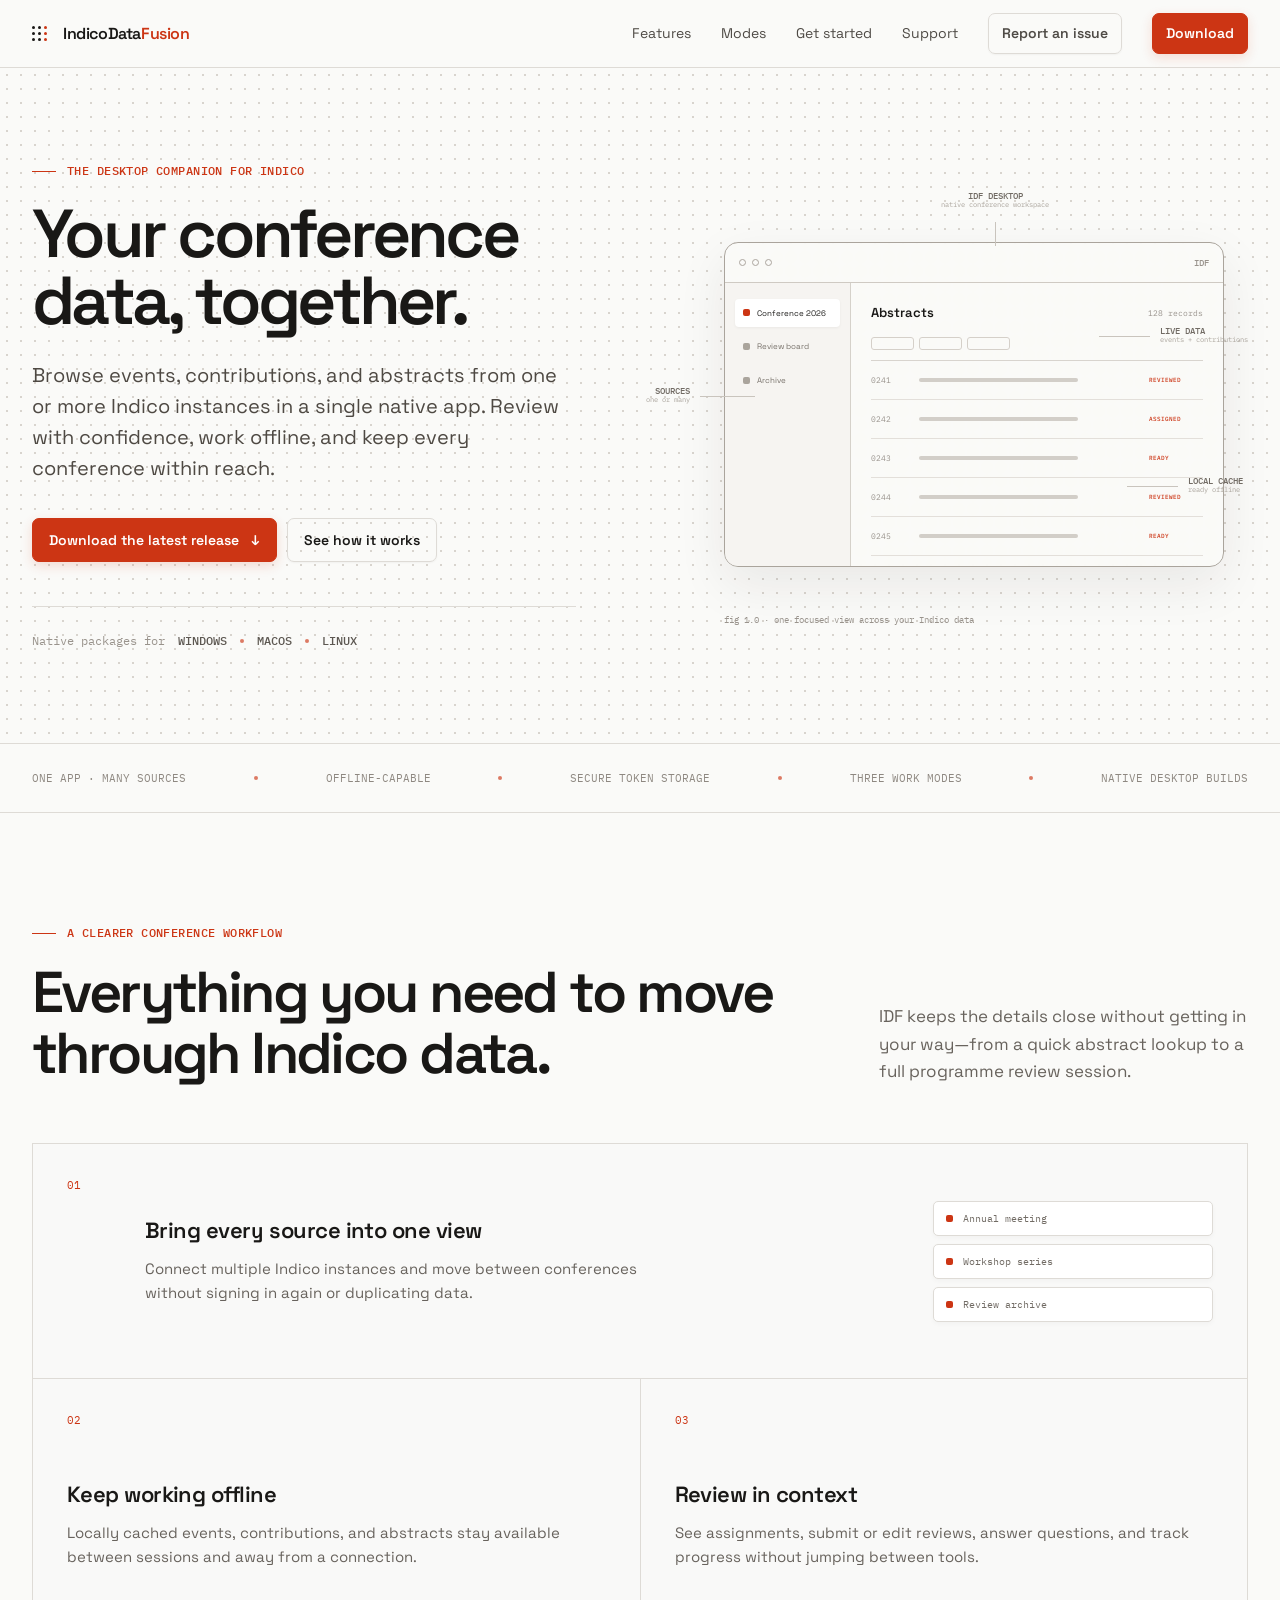
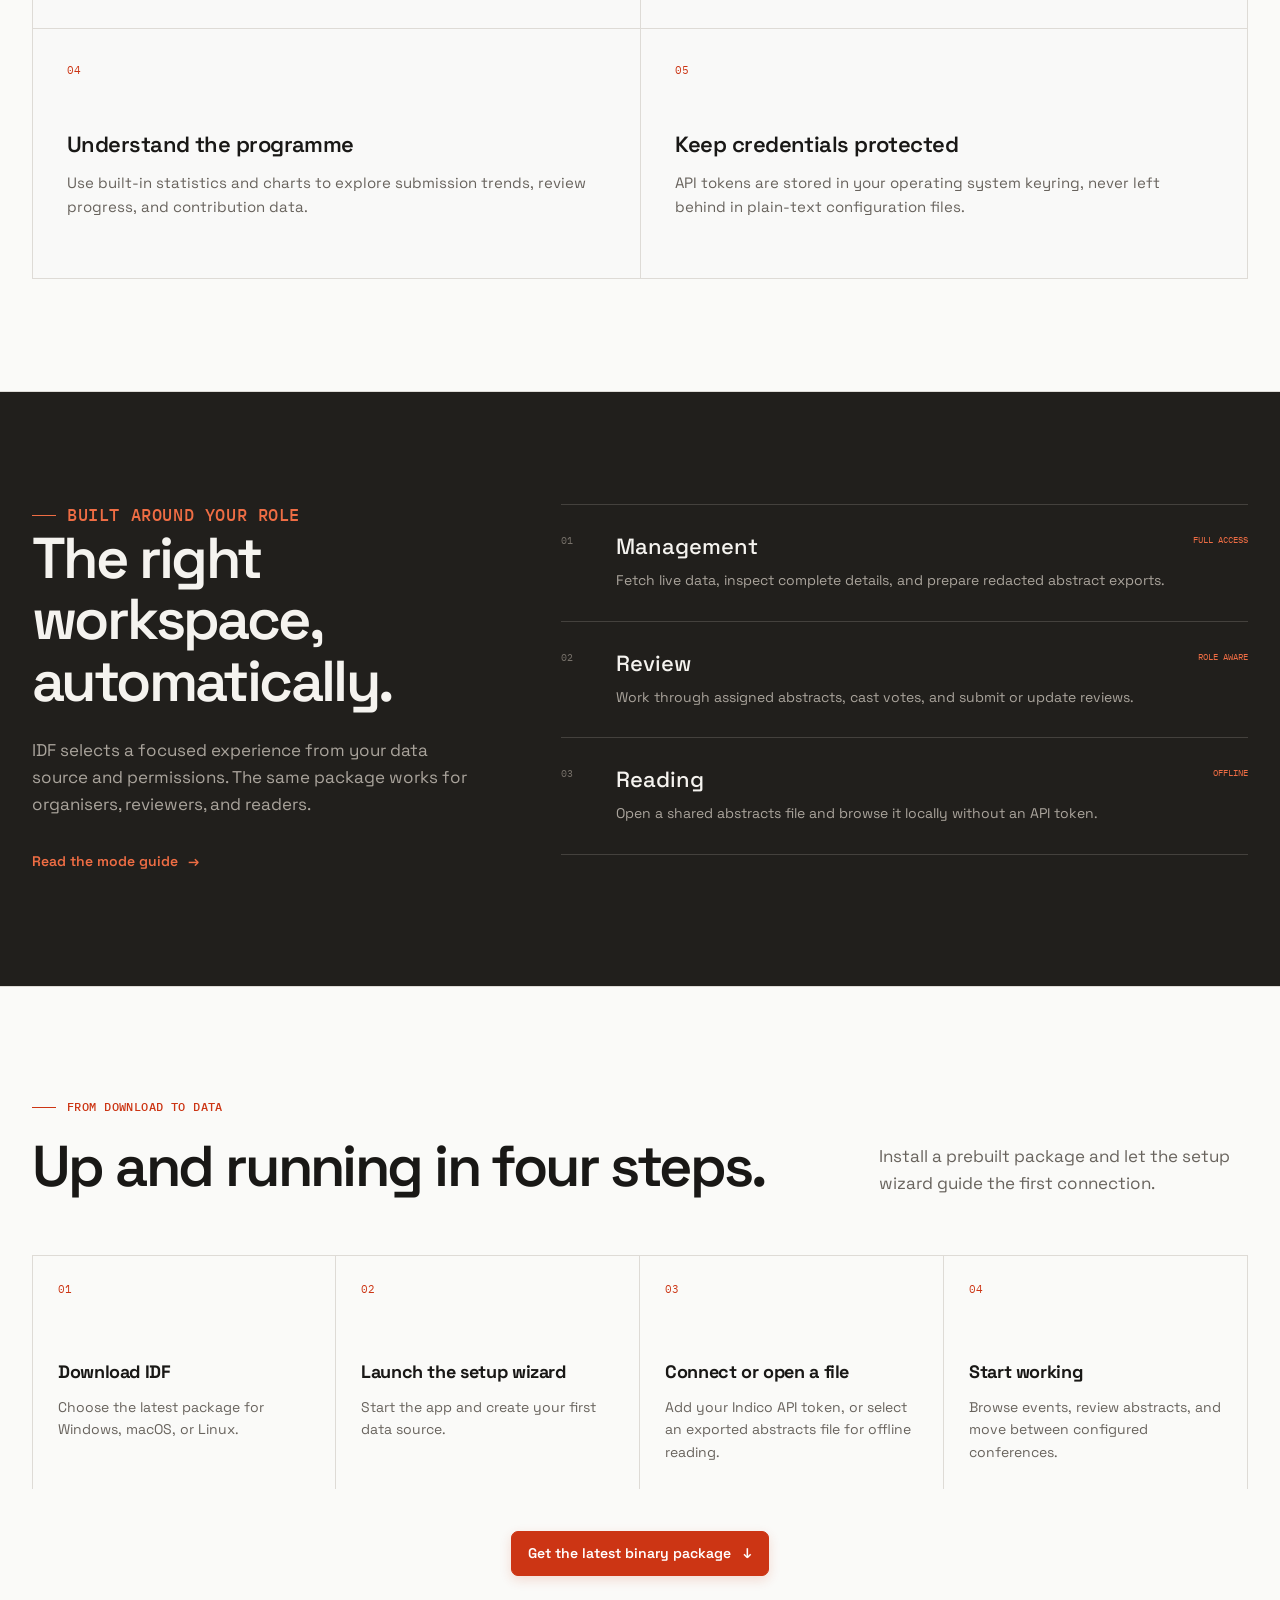
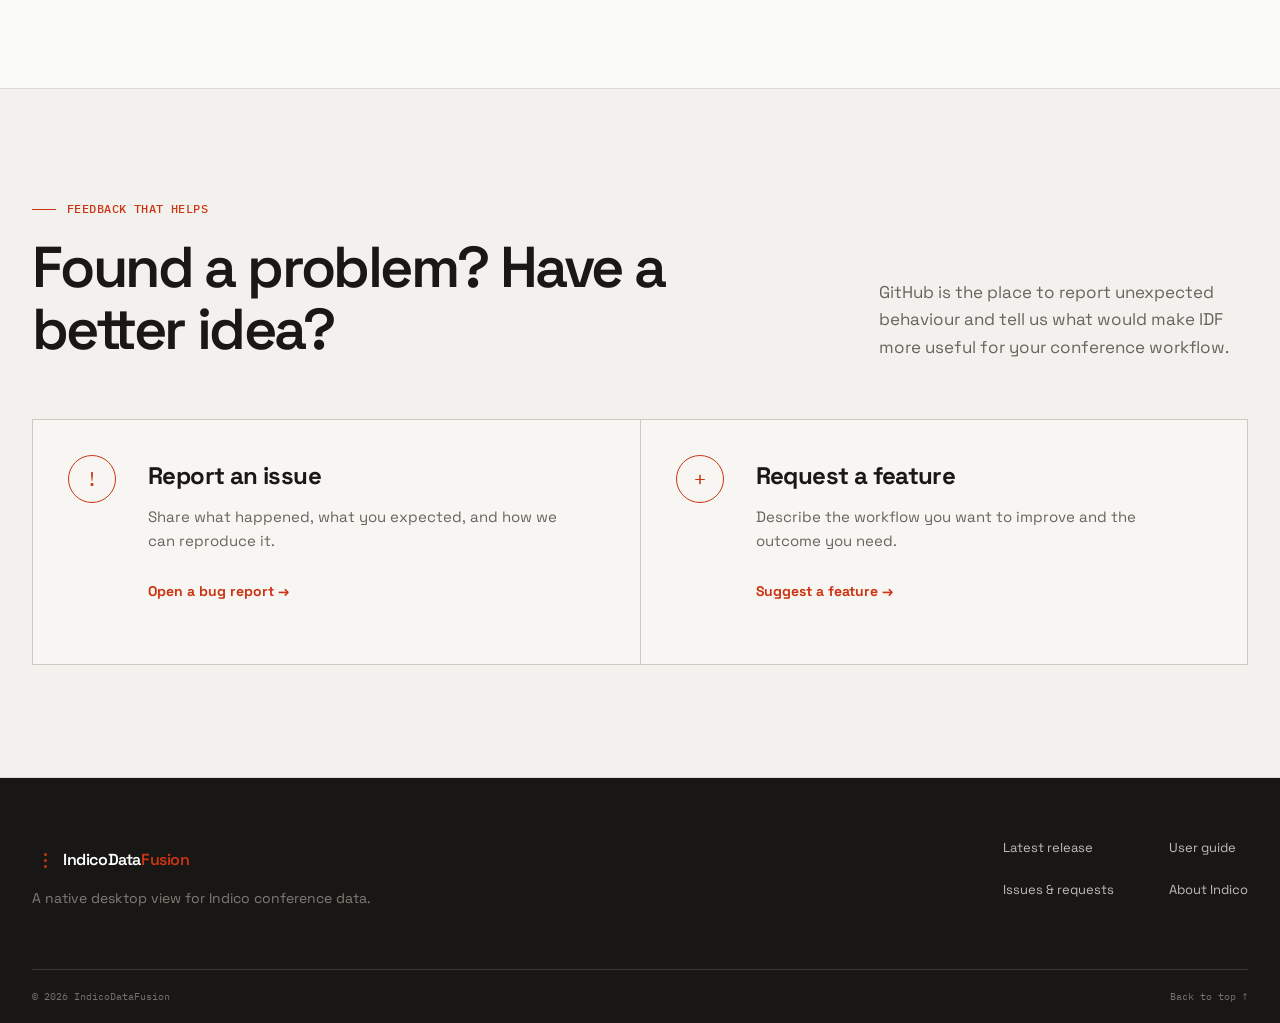
==== docs/index.html @ fdef034b "docs: redesign pages for binary releases" ====
<!doctype html>
<html lang="en">
<head>
  <meta charset="utf-8" />
  <meta name="viewport" content="width=device-width, initial-scale=1" />
  <meta name="theme-color" content="#cc3514" />
  <meta name="description" content="IndicoDataFusion is a native desktop app for browsing, reviewing, and managing conference data from one or more Indico instances." />
  <meta property="og:title" content="IndicoDataFusion · Your conference data, together" />
  <meta property="og:description" content="Download IDF for Windows, macOS, or Linux. Browse Indico conference data online or offline from one focused desktop app." />
  <meta property="og:type" content="website" />
  <title>IndicoDataFusion · Your conference data, together</title>
  <link rel="preconnect" href="https://fonts.googleapis.com" />
  <link rel="preconnect" href="https://fonts.gstatic.com" crossorigin />
  <link href="https://fonts.googleapis.com/css2?family=IBM+Plex+Mono:wght@400;500&family=Space+Grotesk:wght@400;500;600;700&display=swap" rel="stylesheet" />
  <link rel="stylesheet" href="style.css" />
  <link rel="icon" href="data:image/svg+xml,<svg xmlns='http://www.w3.org/2000/svg' viewBox='0 0 32 32'><rect width='32' height='32' rx='4' fill='%23cc3514'/><circle cx='16' cy='16' r='8' fill='none' stroke='white' stroke-width='2'/><circle cx='16' cy='16' r='3' fill='white'/></svg>" />
</head>
<body>
  <header class="site-header" id="top">
    <nav class="nav shell" aria-label="Primary navigation">
      <a class="brand" href="#top" aria-label="IndicoDataFusion home">
        <span class="brand-mark" aria-hidden="true"><i></i><i></i><i></i><i></i><i></i><i></i><i></i><i></i><i></i></span>
        <span>IndicoData<span>Fusion</span></span>
      </a>
      <button class="nav-toggle" id="navToggle" type="button" aria-expanded="false" aria-controls="navMenu" aria-label="Open navigation"><span></span><span></span><span></span></button>
      <div class="nav-menu" id="navMenu">
        <a href="#features">Features</a><a href="#modes">Modes</a><a href="#get-started">Get started</a><a href="#support">Support</a>
        <a class="button button-small button-quiet" href="https://github.com/IndicoDataFusion/IDF-App/issues" target="_blank" rel="noopener">Report an issue</a>
        <a class="button button-small button-primary" href="https://github.com/IndicoDataFusion/IDF-App/releases/latest" target="_blank" rel="noopener">Download</a>
      </div>
    </nav>
  </header>

  <main>
    <section class="hero dot-field" aria-labelledby="hero-title">
      <div class="shell hero-grid">
        <div class="hero-copy">
          <p class="eyebrow"><span></span> The desktop companion for Indico</p>
          <h1 id="hero-title">Your conference data, together.</h1>
          <p class="hero-lede">Browse events, contributions, and abstracts from one or more Indico instances in a single native app. Review with confidence, work offline, and keep every conference within reach.</p>
          <div class="hero-actions">
            <a class="button button-primary" href="https://github.com/IndicoDataFusion/IDF-App/releases/latest" target="_blank" rel="noopener">Download the latest release <span aria-hidden="true">↓</span></a>
            <a class="button button-quiet" href="#get-started">See how it works</a>
          </div>
          <div class="availability" aria-label="Available platforms"><span>Native packages for</span><strong>Windows</strong><i></i><strong>macOS</strong><i></i><strong>Linux</strong></div>
        </div>

        <div class="app-schematic" aria-label="Illustration of the IDF desktop application">
          <div class="schematic-label label-top">IDF DESKTOP <small>native conference workspace</small></div>
          <div class="schematic-label label-left">SOURCES <small>one or many</small></div>
          <div class="schematic-label label-right-top">LIVE DATA <small>events + contributions</small></div>
          <div class="schematic-label label-right-bottom">LOCAL CACHE <small>ready offline</small></div>
          <div class="app-window">
            <div class="window-bar"><span></span><span></span><span></span><b>IDF</b></div>
            <div class="window-body">
              <aside><div class="source active"><i></i><span>Conference 2026</span></div><div class="source"><i></i><span>Review board</span></div><div class="source"><i></i><span>Archive</span></div></aside>
              <div class="workspace">
                <div class="workspace-head"><span>Abstracts</span><b>128 records</b></div><div class="filter-row"><span></span><span></span><span></span></div>
                <div class="data-row"><i>0241</i><span></span><b>REVIEWED</b></div><div class="data-row"><i>0242</i><span></span><b>ASSIGNED</b></div><div class="data-row"><i>0243</i><span></span><b>READY</b></div><div class="data-row"><i>0244</i><span></span><b>REVIEWED</b></div><div class="data-row"><i>0245</i><span></span><b>READY</b></div>
              </div>
            </div>
          </div>
          <p class="figure-caption">fig 1.0 · one focused view across your Indico data</p>
        </div>
      </div>
    </section>

    <div class="signal-strip" aria-label="Product highlights"><div class="signal-track shell"><span>ONE APP · MANY SOURCES</span><i></i><span>OFFLINE-CAPABLE</span><i></i><span>SECURE TOKEN STORAGE</span><i></i><span>THREE WORK MODES</span><i></i><span>NATIVE DESKTOP BUILDS</span></div></div>

    <section class="section" id="features" aria-labelledby="features-title">
      <div class="shell">
        <p class="eyebrow"><span></span> A clearer conference workflow</p>
        <div class="section-intro"><h2 id="features-title">Everything you need to move through Indico data.</h2><p>IDF keeps the details close without getting in your way—from a quick abstract lookup to a full programme review session.</p></div>
        <div class="feature-grid">
          <article class="feature feature-wide"><div class="feature-number">01</div><div><h3>Bring every source into one view</h3><p>Connect multiple Indico instances and move between conferences without signing in again or duplicating data.</p></div><div class="source-stack" aria-hidden="true"><span><i></i>Annual meeting</span><span><i></i>Workshop series</span><span><i></i>Review archive</span></div></article>
          <article class="feature"><div class="feature-number">02</div><h3>Keep working offline</h3><p>Locally cached events, contributions, and abstracts stay available between sessions and away from a connection.</p></article>
          <article class="feature"><div class="feature-number">03</div><h3>Review in context</h3><p>See assignments, submit or edit reviews, answer questions, and track progress without jumping between tools.</p></article>
          <article class="feature"><div class="feature-number">04</div><h3>Understand the programme</h3><p>Use built-in statistics and charts to explore submission trends, review progress, and contribution data.</p></article>
          <article class="feature"><div class="feature-number">05</div><h3>Keep credentials protected</h3><p>API tokens are stored in your operating system keyring, never left behind in plain-text configuration files.</p></article>
        </div>
      </div>
    </section>

    <section class="section modes" id="modes" aria-labelledby="modes-title">
      <div class="shell modes-grid">
        <div class="modes-copy"><p class="eyebrow light"><span></span> Built around your role</p><h2 id="modes-title">The right workspace, automatically.</h2><p>IDF selects a focused experience from your data source and permissions. The same package works for organisers, reviewers, and readers.</p><a class="text-link" href="https://github.com/IndicoDataFusion/IDF-App#operating-modes" target="_blank" rel="noopener">Read the mode guide <span aria-hidden="true">→</span></a></div>
        <div class="mode-list"><article><b>01</b><div><h3>Management</h3><p>Fetch live data, inspect complete details, and prepare redacted abstract exports.</p></div><span>FULL ACCESS</span></article><article><b>02</b><div><h3>Review</h3><p>Work through assigned abstracts, cast votes, and submit or update reviews.</p></div><span>ROLE AWARE</span></article><article><b>03</b><div><h3>Reading</h3><p>Open a shared abstracts file and browse it locally without an API token.</p></div><span>OFFLINE</span></article></div>
      </div>
    </section>

    <section class="section" id="get-started" aria-labelledby="start-title">
      <div class="shell">
        <p class="eyebrow"><span></span> From download to data</p><div class="section-intro"><h2 id="start-title">Up and running in four steps.</h2><p>Install a prebuilt package and let the setup wizard guide the first connection.</p></div>
        <ol class="steps"><li><span>01</span><div><h3>Download IDF</h3><p>Choose the latest package for Windows, macOS, or Linux.</p></div></li><li><span>02</span><div><h3>Launch the setup wizard</h3><p>Start the app and create your first data source.</p></div></li><li><span>03</span><div><h3>Connect or open a file</h3><p>Add your Indico API token, or select an exported abstracts file for offline reading.</p></div></li><li><span>04</span><div><h3>Start working</h3><p>Browse events, review abstracts, and move between configured conferences.</p></div></li></ol>
        <div class="center-action"><a class="button button-primary" href="https://github.com/IndicoDataFusion/IDF-App/releases/latest" target="_blank" rel="noopener">Get the latest binary package <span aria-hidden="true">↓</span></a></div>
      </div>
    </section>

    <section class="section support" id="support" aria-labelledby="support-title">
      <div class="shell">
        <p class="eyebrow"><span></span> Feedback that helps</p><div class="section-intro"><h2 id="support-title">Found a problem? Have a better idea?</h2><p>GitHub is the place to report unexpected behaviour and tell us what would make IDF more useful for your conference workflow.</p></div>
        <div class="support-grid">
          <a class="support-card" href="https://github.com/IndicoDataFusion/IDF-App/issues/new?title=%5BBug%5D%20" target="_blank" rel="noopener"><span class="support-icon" aria-hidden="true">!</span><div><h3>Report an issue</h3><p>Share what happened, what you expected, and how we can reproduce it.</p><strong>Open a bug report →</strong></div></a>
          <a class="support-card" href="https://github.com/IndicoDataFusion/IDF-App/issues/new?title=%5BFeature%20request%5D%20" target="_blank" rel="noopener"><span class="support-icon" aria-hidden="true">+</span><div><h3>Request a feature</h3><p>Describe the workflow you want to improve and the outcome you need.</p><strong>Suggest a feature →</strong></div></a>
        </div>
      </div>
    </section>
  </main>

  <footer class="site-footer">
    <div class="shell footer-main"><div><a class="brand footer-brand" href="#top"><span class="brand-mark" aria-hidden="true"><i></i><i></i><i></i><i></i><i></i><i></i><i></i><i></i><i></i></span><span>IndicoData<span>Fusion</span></span></a><p>A native desktop view for Indico conference data.</p></div><nav aria-label="Footer navigation"><a href="https://github.com/IndicoDataFusion/IDF-App/releases/latest" target="_blank" rel="noopener">Latest release</a><a href="https://github.com/IndicoDataFusion/IDF-App#readme" target="_blank" rel="noopener">User guide</a><a href="https://github.com/IndicoDataFusion/IDF-App/issues" target="_blank" rel="noopener">Issues &amp; requests</a><a href="https://getindico.io/" target="_blank" rel="noopener">About Indico</a></nav></div>
    <div class="shell footer-bottom"><p>© <span id="year"></span> IndicoDataFusion</p><a href="#top">Back to top ↑</a></div>
  </footer>
  <script src="main.js"></script>
</body>
</html>
---- docs/style.css ----
*, *::before, *::after { box-sizing: border-box; }
:root { --paper:#fafaf8; --paper-deep:#f3f1ed; --ink:#191816; --muted:#68635d; --faint:#99938c; --line:#dedbd6; --flame:#cc3514; --flame-dark:#a92a0d; --night:#211f1c; --sans:"Space Grotesk",Inter,ui-sans-serif,system-ui,sans-serif; --mono:"IBM Plex Mono",ui-monospace,monospace; --nav-height:68px; }
html { scroll-behavior:smooth; scroll-padding-top:var(--nav-height); }
body { margin:0; color:var(--ink); background:var(--paper); font-family:var(--sans); line-height:1.6; -webkit-font-smoothing:antialiased; }
a { color:inherit; text-decoration:none; }
a:focus-visible, button:focus-visible { outline:2px solid var(--flame); outline-offset:3px; }
.shell { width:min(1216px, calc(100% - 48px)); margin-inline:auto; }

.site-header { position:sticky; top:0; z-index:20; height:var(--nav-height); background:rgba(250,250,248,.93); border-bottom:1px solid var(--line); backdrop-filter:blur(12px); }
.nav { height:100%; display:flex; align-items:center; justify-content:space-between; gap:32px; }
.brand { display:inline-flex; align-items:center; gap:11px; font-weight:600; letter-spacing:-.025em; }
.brand > span:last-child > span { color:var(--flame); }
.brand-mark { width:20px; display:grid; grid-template-columns:repeat(3,3px); gap:3px; }
.brand-mark i { display:block; width:3px; height:3px; border-radius:50%; background:var(--ink); }
.brand-mark i:nth-child(3), .brand-mark i:nth-child(6), .brand-mark i:nth-child(9) { background:var(--flame); }
.nav-menu { display:flex; align-items:center; gap:30px; font-size:14px; color:#4f4b46; }
.nav-menu > a:not(.button) { transition:color .16s ease; }
.nav-menu > a:not(.button):hover { color:var(--flame); }
.nav-toggle { display:none; width:40px; height:40px; padding:10px; border:1px solid var(--line); border-radius:6px; background:transparent; }
.nav-toggle span { display:block; height:1px; background:var(--ink); margin:5px 0; transition:.2s ease; }

.button { display:inline-flex; align-items:center; justify-content:center; gap:12px; min-height:44px; padding:10px 16px; border:1px solid var(--line); border-radius:7px; background:var(--paper); font-size:14px; font-weight:600; box-shadow:0 1px 2px rgba(25,24,22,.04); transition:transform .16s ease,background .16s ease,border-color .16s ease; }
.button:hover { transform:translateY(-1px); border-color:#beb9b2; }
.button-primary { color:white; background:var(--flame); border-color:var(--flame); box-shadow:0 4px 12px rgba(204,53,20,.16); }
.button-primary:hover { background:var(--flame-dark); border-color:var(--flame-dark); }
.button-small { min-height:38px; padding:8px 13px; }
.button-quiet { background:transparent; }

.hero { min-height:675px; border-bottom:1px solid var(--line); }
.dot-field { background-image:radial-gradient(#d8d4ce 1px,transparent 1.25px); background-size:14px 14px; }
.hero-grid { min-height:675px; display:grid; grid-template-columns:.95fr 1.05fr; align-items:center; gap:70px; padding-block:74px; }
.hero-copy { padding-block:20px; }
.eyebrow { display:flex; align-items:center; gap:11px; margin:0 0 20px; color:var(--flame); font:500 12px/1.4 var(--mono); letter-spacing:.035em; text-transform:uppercase; }
.eyebrow > span { width:24px; height:1px; background:currentColor; }
.hero h1 { max-width:680px; margin:0; font-size:clamp(48px,5.3vw,74px); line-height:.99; letter-spacing:-.055em; font-weight:600; }
.hero-lede { max-width:625px; margin:26px 0 0; color:#4e4943; font-size:clamp(17px,1.65vw,20px); line-height:1.55; }
.hero-actions { display:flex; flex-wrap:wrap; gap:10px; margin-top:34px; }
.availability { display:flex; flex-wrap:wrap; align-items:center; gap:13px; margin-top:44px; padding-top:26px; border-top:1px solid var(--line); color:var(--faint); font:12px var(--mono); }
.availability strong { color:#5c5751; font-weight:500; text-transform:uppercase; }
.availability i, .signal-track i { width:4px; height:4px; border-radius:50%; background:var(--flame); opacity:.65; }

.app-schematic { position:relative; min-height:500px; }
.app-window { position:absolute; top:86px; left:78px; width:min(500px,calc(100% - 80px)); height:325px; overflow:hidden; border:1px solid #aaa49c; border-radius:14px; background:rgba(250,250,248,.88); box-shadow:0 18px 50px rgba(35,31,26,.08); backdrop-filter:blur(3px); }
.window-bar { height:40px; display:flex; align-items:center; gap:6px; padding:0 14px; border-bottom:1px solid #cfcac3; }
.window-bar span { width:7px; height:7px; border:1px solid #aaa49c; border-radius:50%; }
.window-bar b { margin-left:auto; color:var(--faint); font:500 9px var(--mono); }
.window-body { height:calc(100% - 40px); display:grid; grid-template-columns:126px 1fr; }
.window-body aside { padding:16px 10px; border-right:1px solid #d5d1ca; background:rgba(243,241,237,.6); }
.source { display:flex; align-items:center; gap:7px; margin-bottom:5px; padding:8px; color:#77716a; font-size:8px; border-radius:4px; }
.source.active { color:var(--ink); background:white; box-shadow:0 1px 3px rgba(0,0,0,.05); }
.source i { width:7px; height:7px; border-radius:2px; background:#aaa49c; }
.source.active i { background:var(--flame); }
.workspace { padding:20px; }
.workspace-head { display:flex; justify-content:space-between; align-items:center; font-size:13px; font-weight:600; }
.workspace-head b { color:var(--faint); font:8px var(--mono); }
.filter-row { display:flex; gap:5px; padding:14px 0 10px; border-bottom:1px solid #d8d4ce; }
.filter-row span { width:43px; height:13px; border:1px solid #d5d0c9; border-radius:3px; }
.data-row { height:39px; display:grid; grid-template-columns:38px 1fr 54px; align-items:center; gap:10px; border-bottom:1px solid #e3dfda; }
.data-row i { color:#99938c; font:normal 8px var(--mono); }
.data-row > span { width:72%; height:4px; background:#d2cec8; border-radius:4px; }
.data-row b { color:var(--flame); font:500 6px var(--mono); }
.schematic-label { position:absolute; z-index:2; color:#716b64; font:500 9px/1.2 var(--mono); text-transform:uppercase; }
.schematic-label small { display:block; color:#aaa49c; font-size:7px; text-transform:none; font-weight:400; }
.schematic-label::after { content:""; position:absolute; height:1px; background:#c9c4bd; }
.label-top { top:35px; left:49%; text-align:center; }
.label-top::after { top:31px; left:50%; width:1px; height:24px; }
.label-left { left:0; top:230px; text-align:right; }
.label-left::after { left:calc(100% + 10px); top:10px; width:55px; }
.label-right-top { right:0; top:170px; }
.label-right-top::after, .label-right-bottom::after { right:calc(100% + 10px); top:10px; width:51px; }
.label-right-bottom { right:5px; top:320px; }
.figure-caption { position:absolute; left:78px; bottom:31px; margin:0; color:#99938c; font:9px var(--mono); }

.signal-strip { overflow:hidden; border-bottom:1px solid var(--line); background:rgba(250,250,248,.96); }
.signal-track { min-height:68px; display:flex; align-items:center; justify-content:space-between; gap:25px; color:#8e8881; white-space:nowrap; font:11px var(--mono); }
.section { padding-block:112px; border-bottom:1px solid var(--line); }
.section-intro { display:grid; grid-template-columns:minmax(0,1.35fr) minmax(280px,.65fr); gap:80px; align-items:end; margin-bottom:58px; }
.section h2 { max-width:780px; margin:0; font-size:clamp(36px,4.5vw,58px); line-height:1.07; letter-spacing:-.045em; font-weight:600; }
.section-intro > p, .modes-copy > p { margin:0; color:var(--muted); font-size:17px; }
.feature-grid { display:grid; grid-template-columns:repeat(2,1fr); border-top:1px solid var(--line); border-left:1px solid var(--line); }
.feature { position:relative; min-height:250px; padding:34px; border-right:1px solid var(--line); border-bottom:1px solid var(--line); background:rgba(250,250,248,.86); }
.feature-wide { grid-column:1/-1; min-height:235px; display:grid; grid-template-columns:50px 1fr 280px; gap:28px; align-items:center; }
.feature-number { margin-bottom:54px; color:var(--flame); font:11px var(--mono); }
.feature-wide .feature-number { align-self:start; margin:0; }
.feature h3 { margin:0 0 12px; font-size:22px; line-height:1.25; letter-spacing:-.025em; font-weight:600; }
.feature p { max-width:520px; margin:0; color:var(--muted); font-size:15px; }
.source-stack { display:flex; flex-direction:column; gap:8px; }
.source-stack span { display:flex; align-items:center; gap:10px; padding:10px 12px; border:1px solid var(--line); border-radius:5px; color:#716b64; background:white; font:10px var(--mono); box-shadow:0 2px 5px rgba(25,24,22,.03); }
.source-stack i { width:7px; height:7px; border-radius:2px; background:var(--flame); }

.modes { color:#f5f3ef; background:var(--night); }
.modes-grid { display:grid; grid-template-columns:.78fr 1.22fr; gap:90px; }
.eyebrow.light { color:#ef6d44; }
.modes-copy h2 { margin-bottom:24px; }
.modes-copy > p { color:#aaa49c; }
.text-link { display:inline-flex; gap:10px; margin-top:32px; color:#ef6d44; font-weight:600; font-size:14px; }
.mode-list { border-top:1px solid #44413d; }
.mode-list article { display:grid; grid-template-columns:35px 1fr auto; gap:20px; align-items:start; padding:29px 0; border-bottom:1px solid #44413d; }
.mode-list article > b { color:#77716a; font:10px var(--mono); }
.mode-list h3 { margin:-5px 0 5px; font-size:22px; font-weight:500; }
.mode-list p { margin:0; color:#aaa49c; font-size:14px; }
.mode-list article > span { color:#ef6d44; font:9px var(--mono); }

.steps { list-style:none; margin:0; padding:0; display:grid; grid-template-columns:repeat(4,1fr); border-top:1px solid var(--line); }
.steps li { min-height:230px; padding:26px 25px; border-right:1px solid var(--line); }
.steps li:first-child { border-left:1px solid var(--line); }
.steps li > span { display:block; margin-bottom:62px; color:var(--flame); font:11px var(--mono); }
.steps h3 { margin:0 0 9px; font-size:18px; letter-spacing:-.02em; }
.steps p { margin:0; color:var(--muted); font-size:14px; }
.center-action { display:flex; justify-content:center; margin-top:42px; }

.support { background:var(--paper-deep); }
.support-grid { display:grid; grid-template-columns:repeat(2,1fr); border-top:1px solid #cec9c2; border-left:1px solid #cec9c2; }
.support-card { min-height:245px; display:grid; grid-template-columns:54px 1fr; gap:26px; padding:35px; border-right:1px solid #cec9c2; border-bottom:1px solid #cec9c2; background:rgba(250,250,248,.45); transition:background .16s ease; }
.support-card:hover { background:var(--paper); }
.support-icon { width:48px; height:48px; display:grid; place-items:center; border:1px solid var(--flame); border-radius:50%; color:var(--flame); font:20px var(--mono); }
.support-card h3 { margin:2px 0 10px; font-size:24px; letter-spacing:-.025em; }
.support-card p { max-width:430px; margin:0 0 25px; color:var(--muted); font-size:15px; }
.support-card strong { color:var(--flame); font-size:14px; }

.site-footer { color:#c1bcb5; background:#181715; }
.footer-main { display:flex; justify-content:space-between; gap:60px; padding-block:60px; }
.footer-brand { color:white; }
.footer-main > div > p { margin:14px 0 0; color:#827c75; font-size:14px; }
.footer-main nav { display:grid; grid-template-columns:repeat(2,auto); gap:12px 55px; font-size:13px; }
.footer-main nav a:hover, .footer-bottom a:hover { color:white; }
.footer-bottom { display:flex; justify-content:space-between; padding-block:20px; border-top:1px solid #393632; color:#77716a; font:10px var(--mono); }
.footer-bottom p { margin:0; }

@media (max-width:1040px) {
  .nav-menu { gap:19px; }
  .hero-grid { grid-template-columns:1fr; padding-top:92px; }
  .app-schematic { max-width:680px; width:100%; margin-inline:auto; }
  .hero, .hero-grid { min-height:auto; }
  .modes-grid { grid-template-columns:1fr; gap:55px; }
  .steps { grid-template-columns:repeat(2,1fr); }
  .steps li:nth-child(3) { border-left:1px solid var(--line); }
  .steps li { border-bottom:1px solid var(--line); }
}
@media (max-width:820px) {
  .shell { width:min(100% - 32px,720px); }
  .nav-toggle { display:block; }
  .nav-menu { position:fixed; top:var(--nav-height); left:0; right:0; display:none; align-items:stretch; padding:22px 16px 28px; border-bottom:1px solid var(--line); background:var(--paper); box-shadow:0 12px 25px rgba(25,24,22,.08); }
  .nav-menu.open { display:grid; gap:4px; }
  .nav-menu > a:not(.button) { padding:12px; }
  .nav-toggle[aria-expanded="true"] span:nth-child(1) { transform:translateY(6px) rotate(45deg); }
  .nav-toggle[aria-expanded="true"] span:nth-child(2) { opacity:0; }
  .nav-toggle[aria-expanded="true"] span:nth-child(3) { transform:translateY(-6px) rotate(-45deg); }
  .section { padding-block:82px; }
  .section-intro { grid-template-columns:1fr; gap:24px; }
  .signal-track { justify-content:flex-start; overflow:hidden; }
  .feature-wide { grid-template-columns:40px 1fr; }
  .source-stack { grid-column:2; }
  .support-grid { grid-template-columns:1fr; }
}
@media (max-width:600px) {
  .shell { width:min(100% - 24px,520px); }
  .hero-grid { gap:35px; padding-block:65px; }
  .hero h1 { font-size:46px; }
  .hero-actions { align-items:stretch; flex-direction:column; }
  .availability { gap:9px; }
  .availability > span { flex-basis:100%; }
  .app-schematic { min-height:390px; }
  .app-window { top:62px; left:34px; width:calc(100% - 68px); height:265px; }
  .window-body { grid-template-columns:86px 1fr; }
  .window-body aside { padding:10px 6px; }
  .source { padding:6px 3px; }
  .source span { overflow:hidden; white-space:nowrap; }
  .workspace { padding:12px; }
  .data-row { grid-template-columns:31px 1fr; }
  .data-row b { display:none; }
  .label-left { display:none; }
  .label-right-top, .label-right-bottom { right:-3px; }
  .label-right-top::after, .label-right-bottom::after { width:23px; }
  .figure-caption { left:34px; bottom:15px; }
  .feature-grid { grid-template-columns:1fr; }
  .feature-wide { grid-column:auto; display:block; }
  .feature-wide .feature-number { margin-bottom:54px; }
  .source-stack { margin-top:28px; }
  .mode-list article { grid-template-columns:27px 1fr; }
  .mode-list article > span { grid-column:2; }
  .steps { grid-template-columns:1fr; }
  .steps li, .steps li:nth-child(3) { min-height:200px; border-left:1px solid var(--line); }
  .steps li > span { margin-bottom:42px; }
  .support-card { grid-template-columns:1fr; }
  .footer-main { flex-direction:column; }
  .footer-main nav { grid-template-columns:1fr; }
}
@media (prefers-reduced-motion:reduce) { html { scroll-behavior:auto; } *, *::before, *::after { transition-duration:.01ms !important; } }
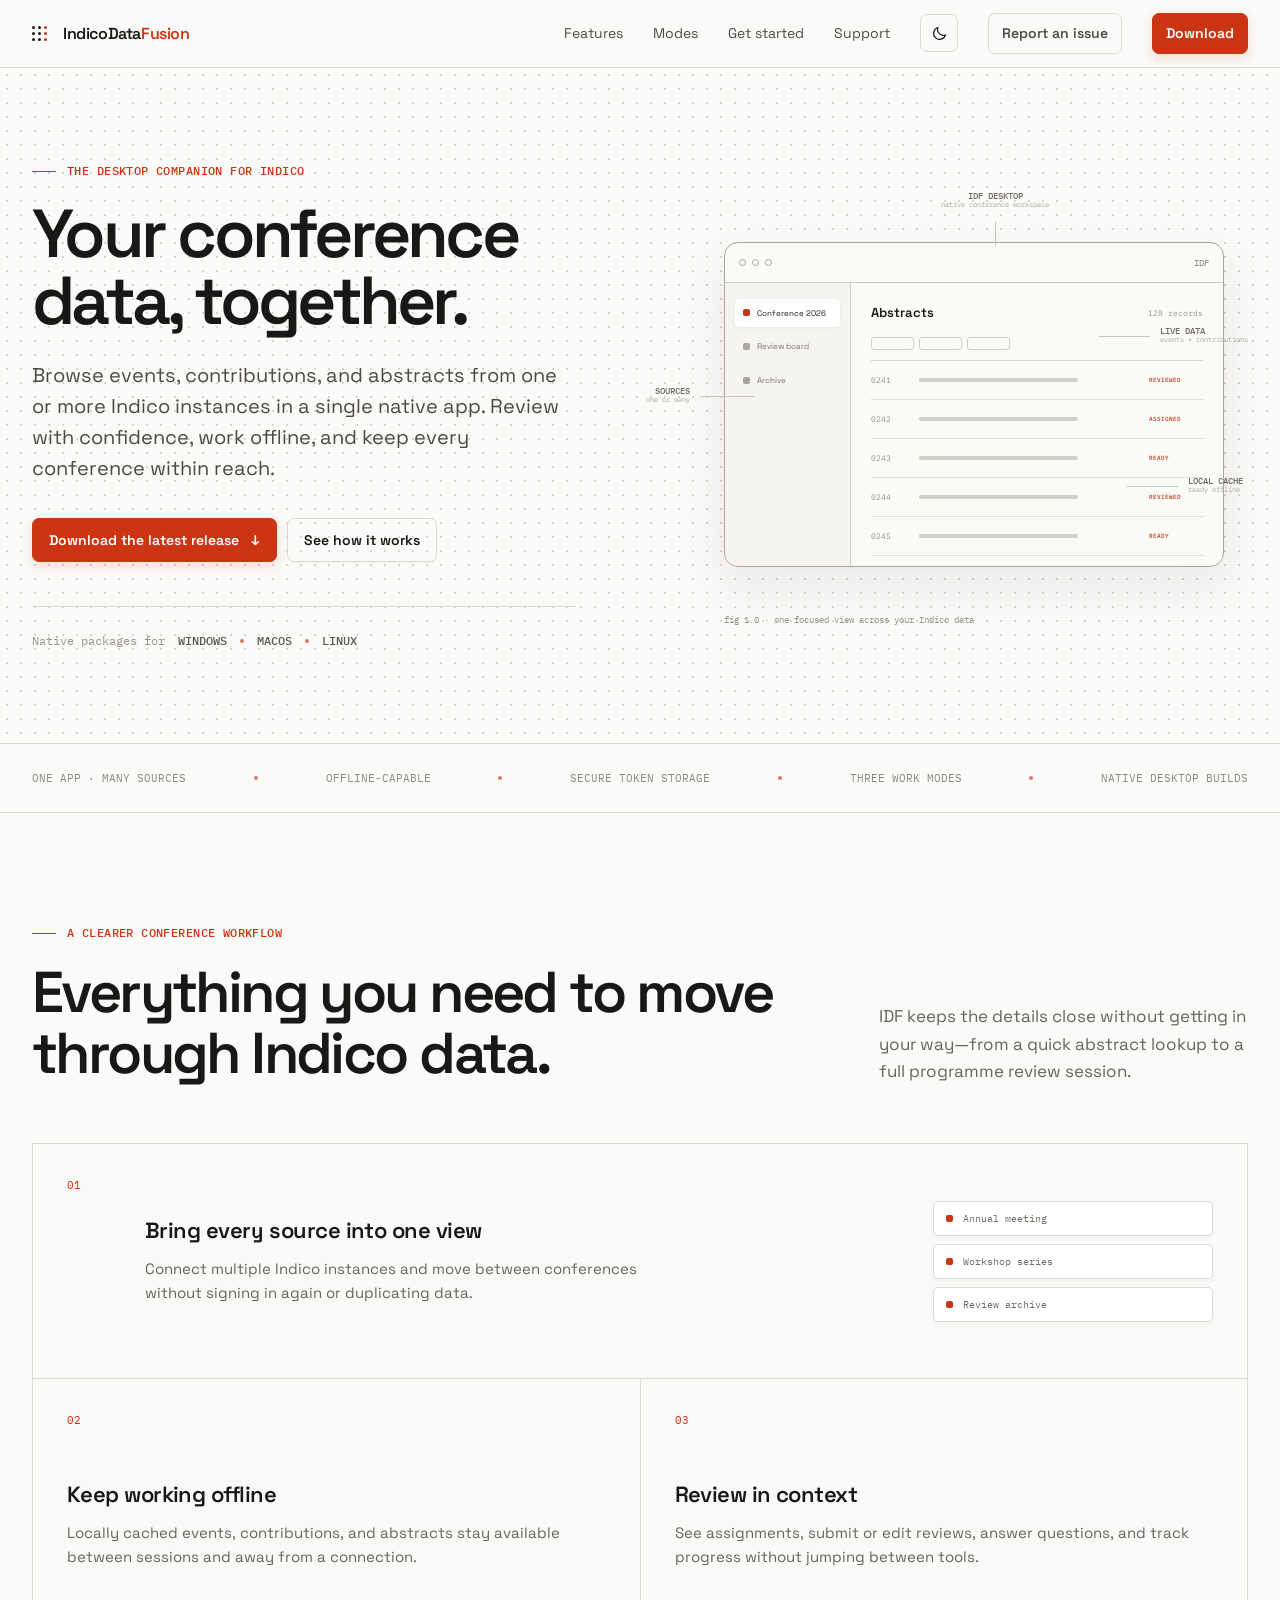
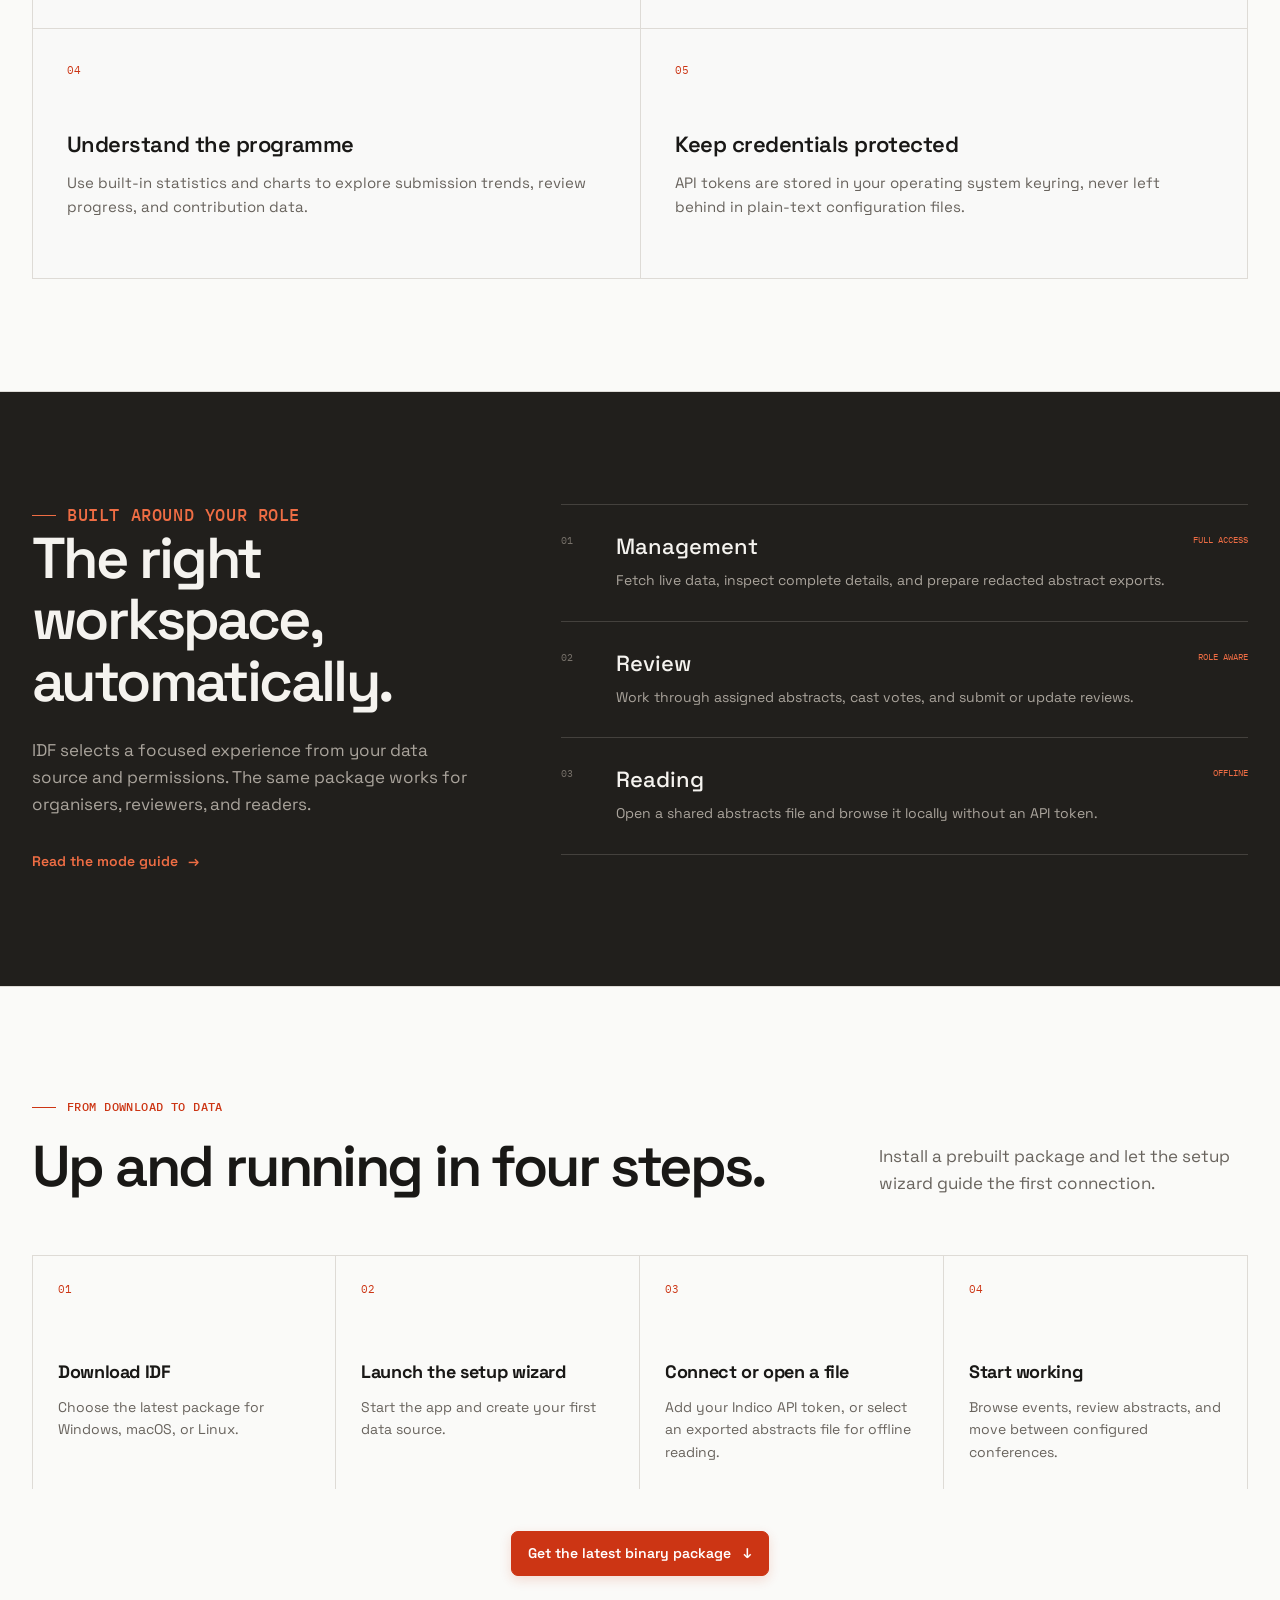
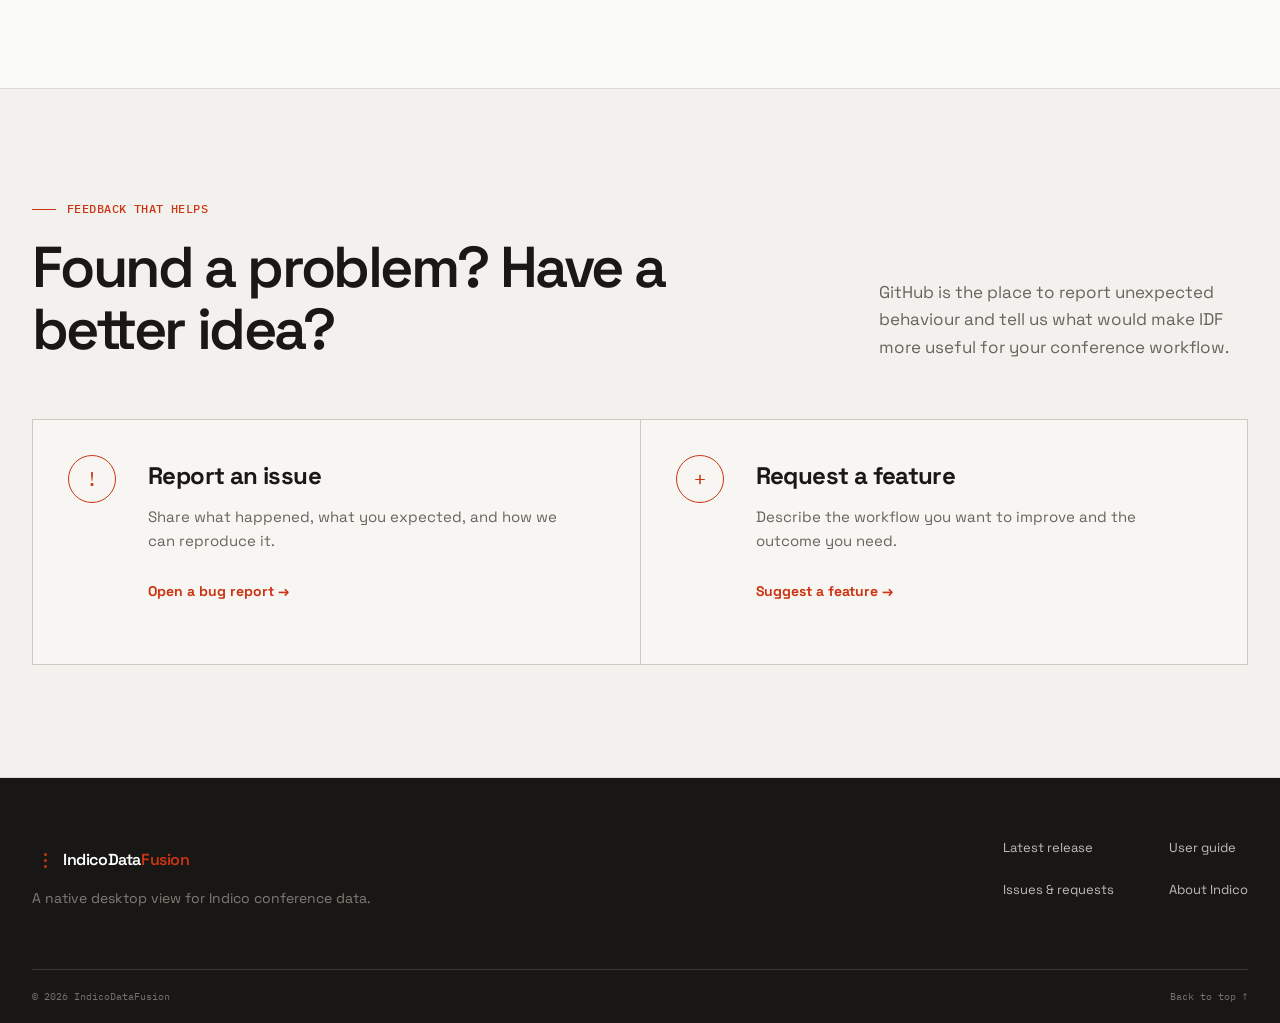
==== commit a79a4700: "feat(docs): add theme toggle and favicon" ====
--- a/docs/index.html
+++ b/docs/index.html
@@ -9,11 +9,18 @@
   <meta property="og:description" content="Download IDF for Windows, macOS, or Linux. Browse Indico conference data online or offline from one focused desktop app." />
   <meta property="og:type" content="website" />
   <title>IndicoDataFusion · Your conference data, together</title>
+  <script>
+    try {
+      const savedTheme = localStorage.getItem("idf-theme");
+      const theme = savedTheme || (matchMedia("(prefers-color-scheme: dark)").matches ? "dark" : "light");
+      document.documentElement.dataset.theme = theme;
+    } catch (_) {}
+  </script>
   <link rel="preconnect" href="https://fonts.googleapis.com" />
   <link rel="preconnect" href="https://fonts.gstatic.com" crossorigin />
   <link href="https://fonts.googleapis.com/css2?family=IBM+Plex+Mono:wght@400;500&family=Space+Grotesk:wght@400;500;600;700&display=swap" rel="stylesheet" />
   <link rel="stylesheet" href="style.css" />
-  <link rel="icon" href="data:image/svg+xml,<svg xmlns='http://www.w3.org/2000/svg' viewBox='0 0 32 32'><rect width='32' height='32' rx='4' fill='%23cc3514'/><circle cx='16' cy='16' r='8' fill='none' stroke='white' stroke-width='2'/><circle cx='16' cy='16' r='3' fill='white'/></svg>" />
+  <link rel="icon" type="image/svg+xml" href="icon.svg" />
 </head>
 <body>
   <header class="site-header" id="top">
@@ -25,6 +32,10 @@
       <button class="nav-toggle" id="navToggle" type="button" aria-expanded="false" aria-controls="navMenu" aria-label="Open navigation"><span></span><span></span><span></span></button>
       <div class="nav-menu" id="navMenu">
         <a href="#features">Features</a><a href="#modes">Modes</a><a href="#get-started">Get started</a><a href="#support">Support</a>
+        <button class="theme-toggle" id="themeToggle" type="button" aria-label="Switch to dark mode" title="Switch to dark mode">
+          <svg class="sun-icon" viewBox="0 0 24 24" aria-hidden="true"><circle cx="12" cy="12" r="3.5"></circle><path d="M12 2v2M12 20v2M4.93 4.93l1.42 1.42M17.65 17.65l1.42 1.42M2 12h2M20 12h2M4.93 19.07l1.42-1.42M17.65 6.35l1.42-1.42"></path></svg>
+          <svg class="moon-icon" viewBox="0 0 24 24" aria-hidden="true"><path d="M20.5 14.3A8.6 8.6 0 0 1 9.7 3.5 8.6 8.6 0 1 0 20.5 14.3Z"></path></svg>
+        </button>
         <a class="button button-small button-quiet" href="https://github.com/IndicoDataFusion/IDF-App/issues" target="_blank" rel="noopener">Report an issue</a>
         <a class="button button-small button-primary" href="https://github.com/IndicoDataFusion/IDF-App/releases/latest" target="_blank" rel="noopener">Download</a>
       </div>
--- a/docs/style.css
+++ b/docs/style.css
@@ -1,6 +1,7 @@
 *, *::before, *::after { box-sizing: border-box; }
-:root { --paper:#fafaf8; --paper-deep:#f3f1ed; --ink:#191816; --muted:#68635d; --faint:#99938c; --line:#dedbd6; --flame:#cc3514; --flame-dark:#a92a0d; --night:#211f1c; --sans:"Space Grotesk",Inter,ui-sans-serif,system-ui,sans-serif; --mono:"IBM Plex Mono",ui-monospace,monospace; --nav-height:68px; }
-html { scroll-behavior:smooth; scroll-padding-top:var(--nav-height); }
+:root { color-scheme:light; --paper:#fafaf8; --paper-deep:#f3f1ed; --ink:#191816; --muted:#68635d; --faint:#99938c; --line:#dedbd6; --flame:#cc3514; --flame-dark:#a92a0d; --night:#211f1c; --sans:"Space Grotesk",Inter,ui-sans-serif,system-ui,sans-serif; --mono:"IBM Plex Mono",ui-monospace,monospace; --nav-height:68px; }
+:root[data-theme="dark"] { color-scheme:dark; --paper:#161513; --paper-deep:#1c1a18; --ink:#f5f3ef; --muted:#aaa49c; --faint:#817b74; --line:#393632; --flame:#ef6d44; --flame-dark:#f07b57; --night:#0e0e0d; }
+html { scroll-behavior:smooth; scroll-padding-top:var(--nav-height); background:var(--paper); }
 body { margin:0; color:var(--ink); background:var(--paper); font-family:var(--sans); line-height:1.6; -webkit-font-smoothing:antialiased; }
 a { color:inherit; text-decoration:none; }
 a:focus-visible, button:focus-visible { outline:2px solid var(--flame); outline-offset:3px; }
@@ -16,6 +17,13 @@
 .nav-menu { display:flex; align-items:center; gap:30px; font-size:14px; color:#4f4b46; }
 .nav-menu > a:not(.button) { transition:color .16s ease; }
 .nav-menu > a:not(.button):hover { color:var(--flame); }
+.theme-toggle { width:38px; height:38px; flex:0 0 auto; display:grid; place-items:center; padding:0; color:var(--ink); border:1px solid var(--line); border-radius:7px; background:transparent; cursor:pointer; transition:background .16s ease,border-color .16s ease,transform .16s ease; }
+.theme-toggle:hover { transform:translateY(-1px); border-color:#9f9992; background:var(--paper-deep); }
+.theme-toggle svg { grid-area:1/1; width:17px; height:17px; fill:none; stroke:currentColor; stroke-width:1.7; stroke-linecap:round; stroke-linejoin:round; transition:opacity .16s ease,transform .2s ease; }
+.theme-toggle .sun-icon { opacity:0; transform:rotate(25deg) scale(.7); }
+.theme-toggle .moon-icon { opacity:1; transform:rotate(0) scale(1); }
+[data-theme="dark"] .theme-toggle .sun-icon { opacity:1; transform:rotate(0) scale(1); }
+[data-theme="dark"] .theme-toggle .moon-icon { opacity:0; transform:rotate(-25deg) scale(.7); }
 .nav-toggle { display:none; width:40px; height:40px; padding:10px; border:1px solid var(--line); border-radius:6px; background:transparent; }
 .nav-toggle span { display:block; height:1px; background:var(--ink); margin:5px 0; transition:.2s ease; }
 
@@ -127,8 +135,36 @@
 .footer-bottom { display:flex; justify-content:space-between; padding-block:20px; border-top:1px solid #393632; color:#77716a; font:10px var(--mono); }
 .footer-bottom p { margin:0; }
 
-@media (max-width:1040px) {
-  .nav-menu { gap:19px; }
+[data-theme="dark"] .site-header { background:rgba(22,21,19,.92); }
+[data-theme="dark"] .nav-menu { color:#c1bcb5; }
+[data-theme="dark"] .button { box-shadow:none; }
+[data-theme="dark"] .button-primary { color:#fff; background:#c83b19; border-color:#c83b19; box-shadow:0 4px 18px rgba(0,0,0,.2); }
+[data-theme="dark"] .button-primary:hover { background:#df4d28; border-color:#df4d28; }
+[data-theme="dark"] .dot-field { background-image:radial-gradient(#3d3934 1px,transparent 1.25px); }
+[data-theme="dark"] .hero-lede { color:#c1bcb5; }
+[data-theme="dark"] .availability strong { color:#d4d0ca; }
+[data-theme="dark"] .app-window { border-color:#68625b; background:rgba(27,25,22,.9); box-shadow:0 18px 55px rgba(0,0,0,.25); }
+[data-theme="dark"] .window-bar { border-color:#4a4641; }
+[data-theme="dark"] .window-bar span { border-color:#77716a; }
+[data-theme="dark"] .window-body aside { border-color:#45413c; background:rgba(10,10,9,.25); }
+[data-theme="dark"] .source { color:#8f8981; }
+[data-theme="dark"] .source.active { color:var(--ink); background:#2b2925; box-shadow:none; }
+[data-theme="dark"] .filter-row, [data-theme="dark"] .data-row { border-color:#45413c; }
+[data-theme="dark"] .filter-row span { border-color:#5b554e; }
+[data-theme="dark"] .data-row > span { background:#514c46; }
+[data-theme="dark"] .schematic-label { color:#a8a199; }
+[data-theme="dark"] .schematic-label::after { background:#5a554e; }
+[data-theme="dark"] .signal-strip { background:rgba(22,21,19,.96); }
+[data-theme="dark"] .feature { background:rgba(22,21,19,.86); }
+[data-theme="dark"] .source-stack span { color:#b1aba3; background:#211f1c; box-shadow:none; }
+[data-theme="dark"] .support-grid, [data-theme="dark"] .support-card { border-color:#45413c; }
+[data-theme="dark"] .support-card { background:rgba(31,29,26,.45); }
+[data-theme="dark"] .support-card:hover { background:#26231f; }
+[data-theme="dark"] .modes { background:#0d0c0b; }
+[data-theme="dark"] .site-footer { background:#090908; }
+
+@media (max-width:1100px) {
+  .nav-menu { gap:12px; font-size:13px; }
   .hero-grid { grid-template-columns:1fr; padding-top:92px; }
   .app-schematic { max-width:680px; width:100%; margin-inline:auto; }
   .hero, .hero-grid { min-height:auto; }
@@ -143,6 +179,7 @@
   .nav-menu { position:fixed; top:var(--nav-height); left:0; right:0; display:none; align-items:stretch; padding:22px 16px 28px; border-bottom:1px solid var(--line); background:var(--paper); box-shadow:0 12px 25px rgba(25,24,22,.08); }
   .nav-menu.open { display:grid; gap:4px; }
   .nav-menu > a:not(.button) { padding:12px; }
+  .theme-toggle { position:absolute; top:18px; right:18px; }
   .nav-toggle[aria-expanded="true"] span:nth-child(1) { transform:translateY(6px) rotate(45deg); }
   .nav-toggle[aria-expanded="true"] span:nth-child(2) { opacity:0; }
   .nav-toggle[aria-expanded="true"] span:nth-child(3) { transform:translateY(-6px) rotate(-45deg); }
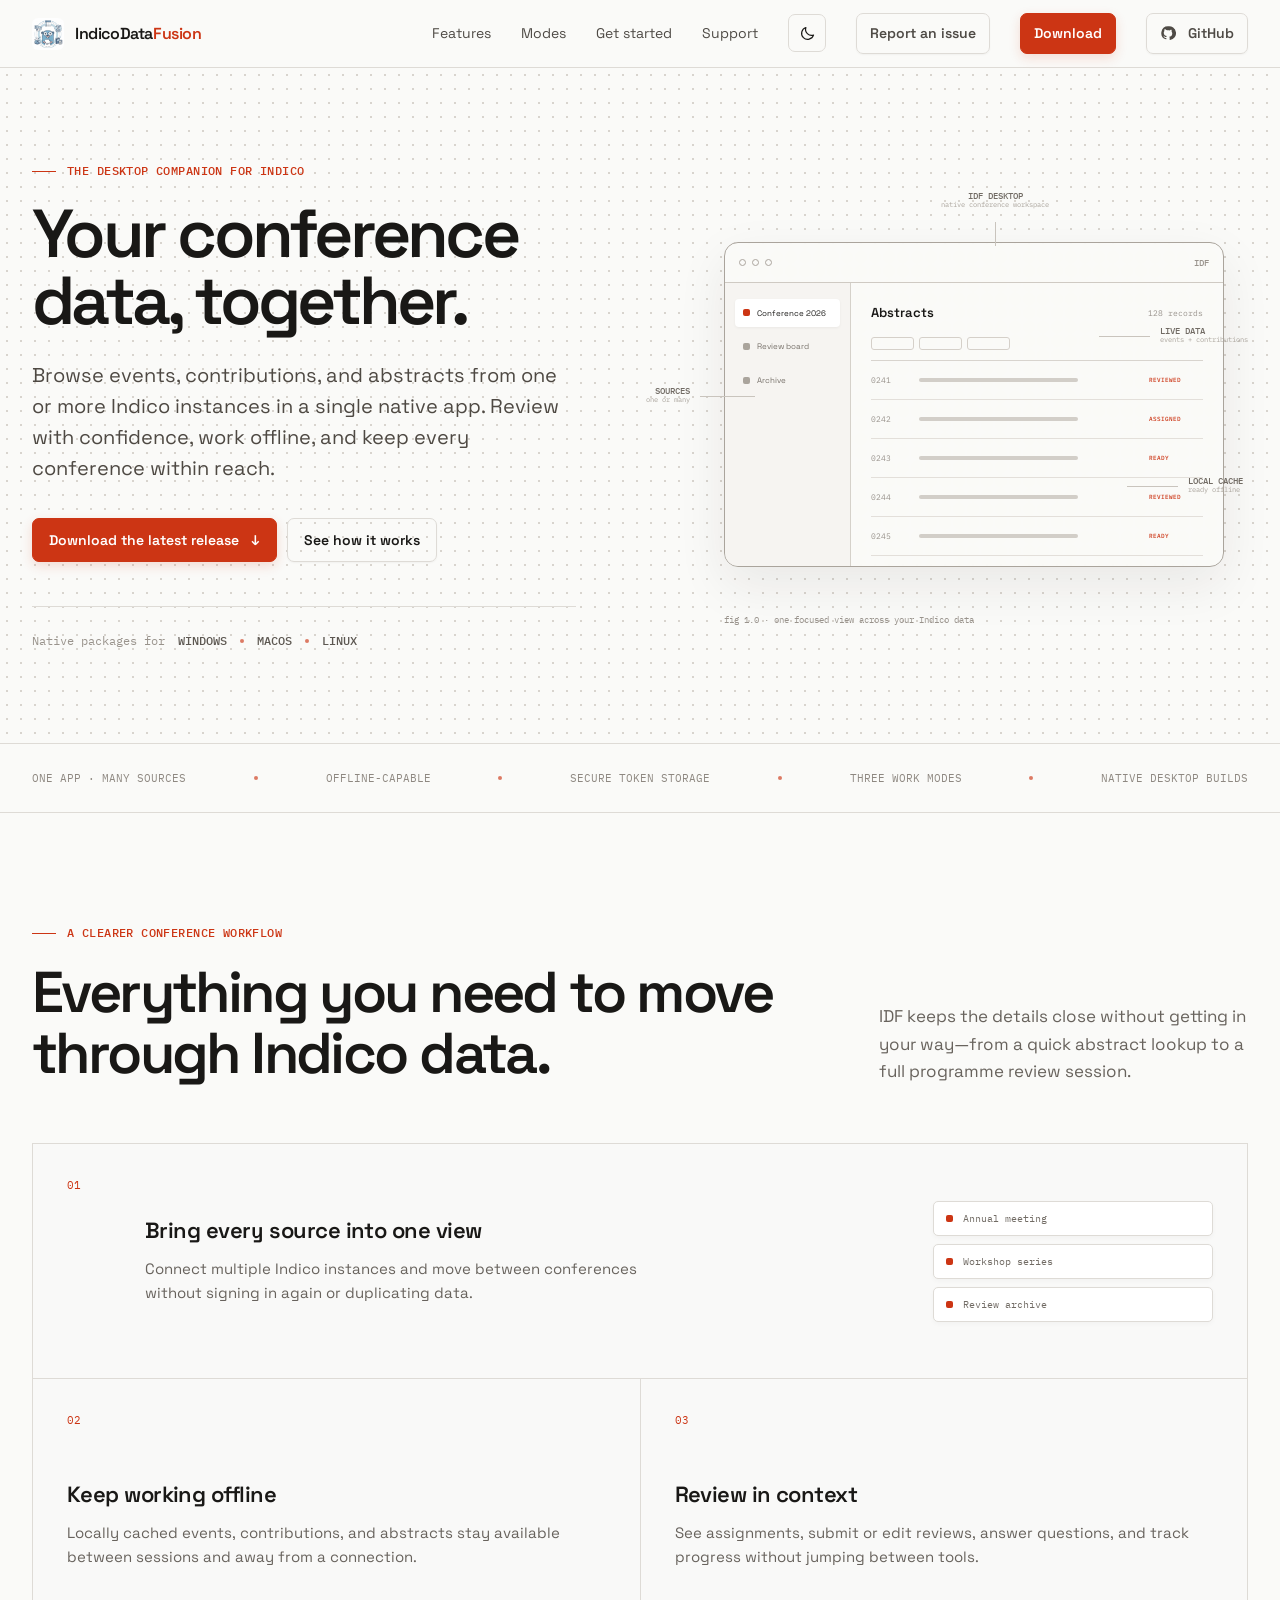
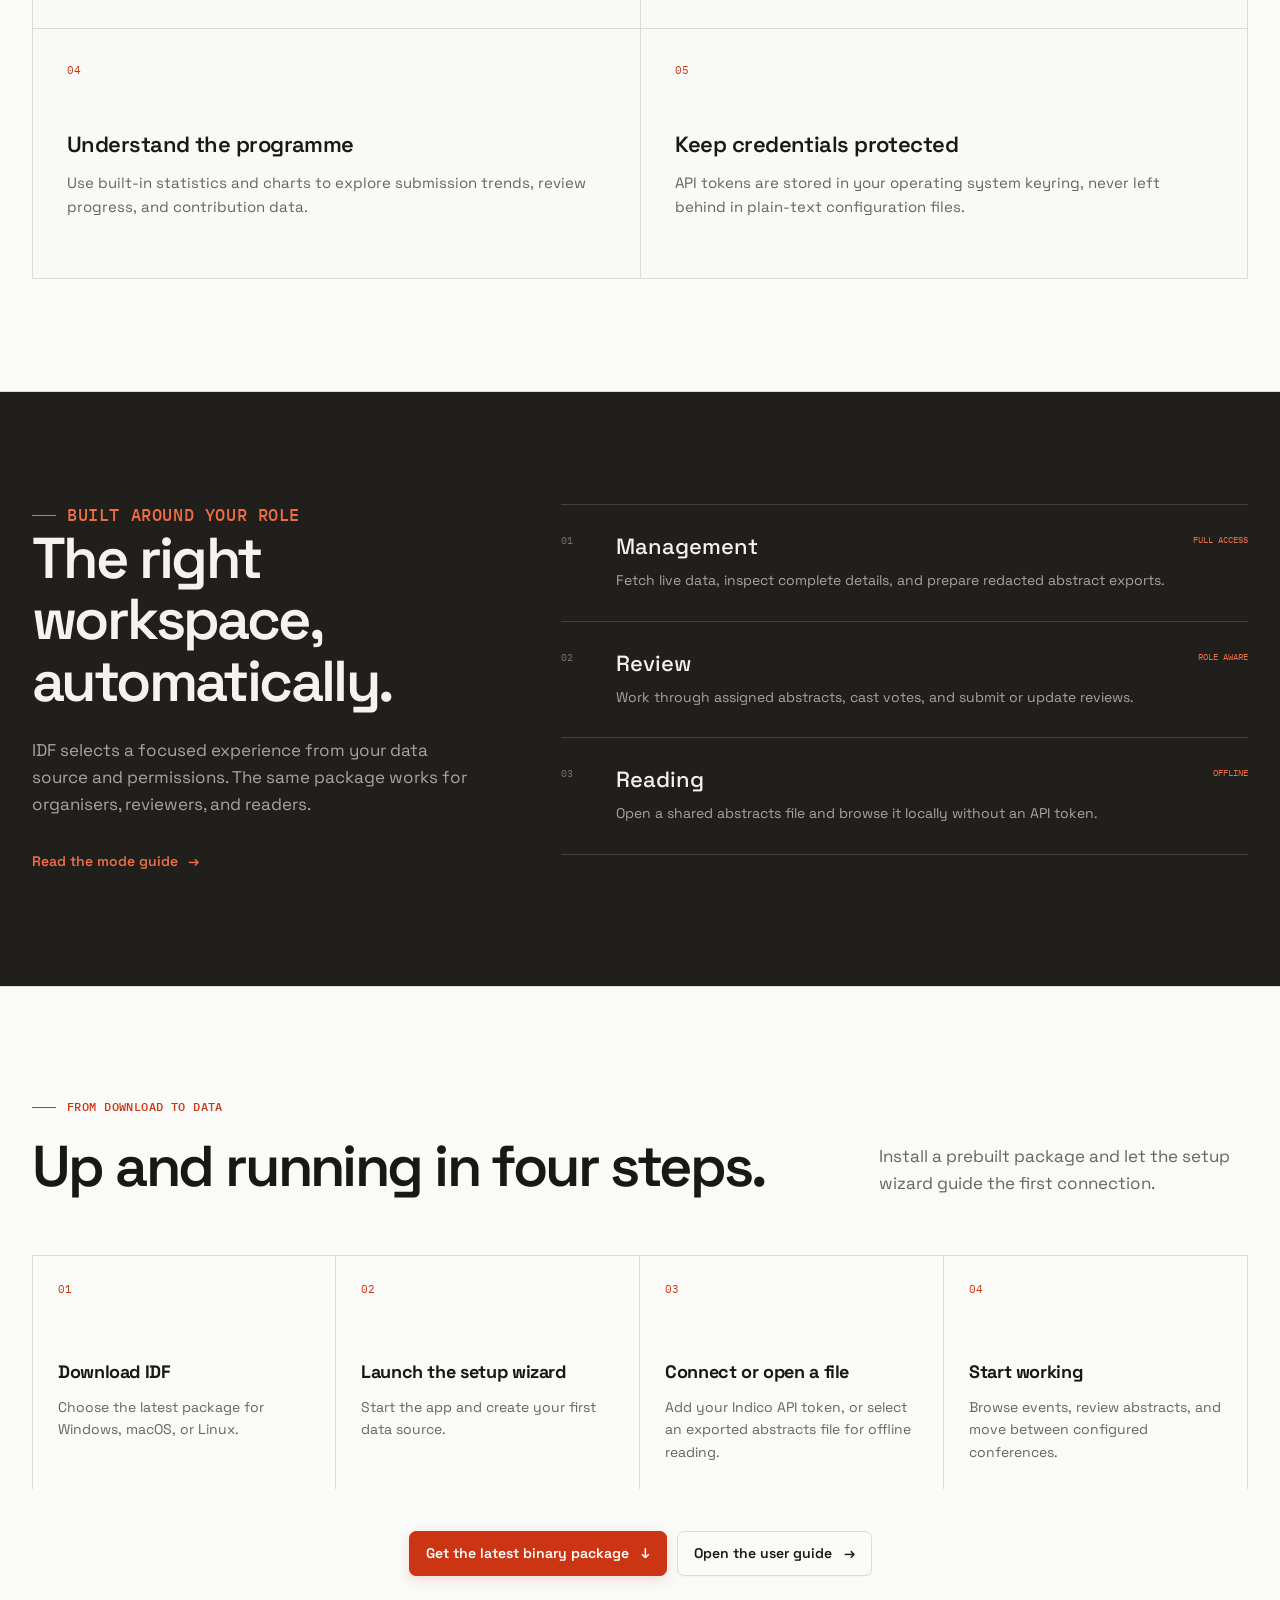
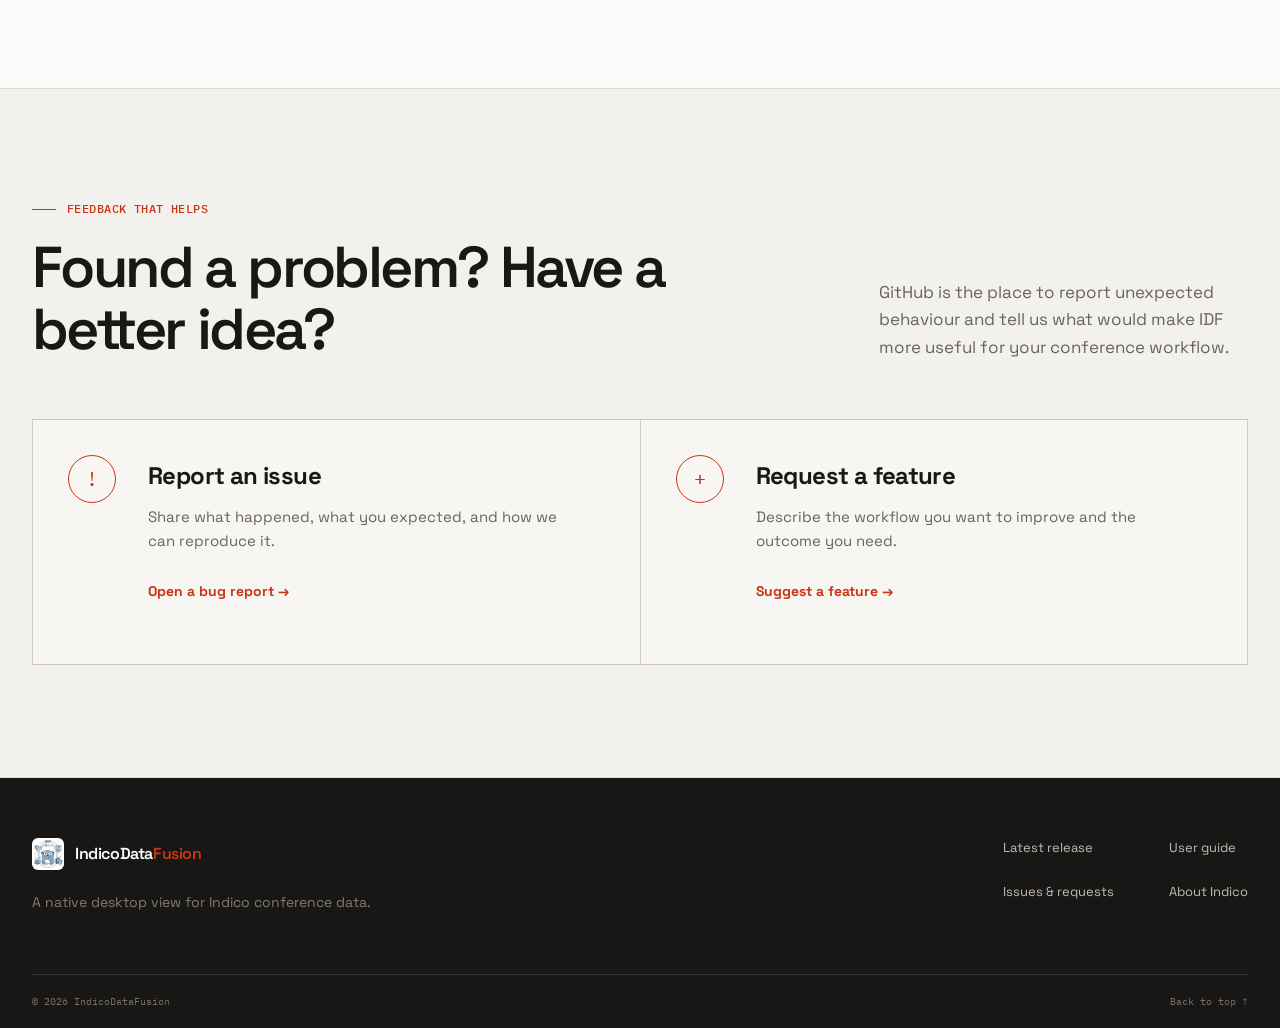
==== commit 5f84c099: "feat(docs): improve branding and resource links" ====
--- a/docs/index.html
+++ b/docs/index.html
@@ -26,7 +26,7 @@
   <header class="site-header" id="top">
     <nav class="nav shell" aria-label="Primary navigation">
       <a class="brand" href="#top" aria-label="IndicoDataFusion home">
-        <span class="brand-mark" aria-hidden="true"><i></i><i></i><i></i><i></i><i></i><i></i><i></i><i></i><i></i></span>
+        <img class="brand-icon" src="icon.svg" alt="" aria-hidden="true" />
         <span>IndicoData<span>Fusion</span></span>
       </a>
       <button class="nav-toggle" id="navToggle" type="button" aria-expanded="false" aria-controls="navMenu" aria-label="Open navigation"><span></span><span></span><span></span></button>
@@ -38,6 +38,7 @@
         </button>
         <a class="button button-small button-quiet" href="https://github.com/IndicoDataFusion/IDF-App/issues" target="_blank" rel="noopener">Report an issue</a>
         <a class="button button-small button-primary" href="https://github.com/IndicoDataFusion/IDF-App/releases/latest" target="_blank" rel="noopener">Download</a>
+        <a class="button button-small button-quiet github-button" href="https://github.com/IndicoDataFusion/IDF-App" target="_blank" rel="noopener"><svg viewBox="0 0 24 24" aria-hidden="true"><path d="M12 2a10 10 0 0 0-3.16 19.49c.5.09.68-.22.68-.48v-1.69c-2.78.6-3.37-1.18-3.37-1.18-.45-1.16-1.11-1.47-1.11-1.47-.91-.62.07-.61.07-.61 1 .07 1.53 1.03 1.53 1.03.9 1.53 2.35 1.09 2.92.83.09-.65.35-1.09.64-1.34-2.22-.25-4.56-1.11-4.56-4.94 0-1.09.39-1.98 1.03-2.68-.1-.25-.45-1.27.1-2.64 0 0 .84-.27 2.75 1.02A9.6 9.6 0 0 1 12 8c.85 0 1.71.11 2.51.34 1.91-1.29 2.75-1.02 2.75-1.02.55 1.37.2 2.39.1 2.64.64.7 1.03 1.59 1.03 2.68 0 3.84-2.34 4.68-4.57 4.93.36.31.68.92.68 1.85v2.75c0 .27.18.58.69.48A10 10 0 0 0 12 2Z" fill="currentColor"></path></svg>GitHub</a>
       </div>
     </nav>
   </header>
@@ -103,7 +104,7 @@
       <div class="shell">
         <p class="eyebrow"><span></span> From download to data</p><div class="section-intro"><h2 id="start-title">Up and running in four steps.</h2><p>Install a prebuilt package and let the setup wizard guide the first connection.</p></div>
         <ol class="steps"><li><span>01</span><div><h3>Download IDF</h3><p>Choose the latest package for Windows, macOS, or Linux.</p></div></li><li><span>02</span><div><h3>Launch the setup wizard</h3><p>Start the app and create your first data source.</p></div></li><li><span>03</span><div><h3>Connect or open a file</h3><p>Add your Indico API token, or select an exported abstracts file for offline reading.</p></div></li><li><span>04</span><div><h3>Start working</h3><p>Browse events, review abstracts, and move between configured conferences.</p></div></li></ol>
-        <div class="center-action"><a class="button button-primary" href="https://github.com/IndicoDataFusion/IDF-App/releases/latest" target="_blank" rel="noopener">Get the latest binary package <span aria-hidden="true">↓</span></a></div>
+        <div class="center-action"><a class="button button-primary" href="https://github.com/IndicoDataFusion/IDF-App/releases/latest" target="_blank" rel="noopener">Get the latest binary package <span aria-hidden="true">↓</span></a><a class="button button-quiet" href="https://github.com/IndicoDataFusion/IDF-App#readme" target="_blank" rel="noopener">Open the user guide <span aria-hidden="true">→</span></a></div>
       </div>
     </section>
 
@@ -119,7 +120,7 @@
   </main>
 
   <footer class="site-footer">
-    <div class="shell footer-main"><div><a class="brand footer-brand" href="#top"><span class="brand-mark" aria-hidden="true"><i></i><i></i><i></i><i></i><i></i><i></i><i></i><i></i><i></i></span><span>IndicoData<span>Fusion</span></span></a><p>A native desktop view for Indico conference data.</p></div><nav aria-label="Footer navigation"><a href="https://github.com/IndicoDataFusion/IDF-App/releases/latest" target="_blank" rel="noopener">Latest release</a><a href="https://github.com/IndicoDataFusion/IDF-App#readme" target="_blank" rel="noopener">User guide</a><a href="https://github.com/IndicoDataFusion/IDF-App/issues" target="_blank" rel="noopener">Issues &amp; requests</a><a href="https://getindico.io/" target="_blank" rel="noopener">About Indico</a></nav></div>
+    <div class="shell footer-main"><div><a class="brand footer-brand" href="#top"><img class="brand-icon" src="icon.svg" alt="" aria-hidden="true" /><span>IndicoData<span>Fusion</span></span></a><p>A native desktop view for Indico conference data.</p></div><nav aria-label="Footer navigation"><a href="https://github.com/IndicoDataFusion/IDF-App/releases/latest" target="_blank" rel="noopener">Latest release</a><a href="https://github.com/IndicoDataFusion/IDF-App#readme" target="_blank" rel="noopener">User guide</a><a href="https://github.com/IndicoDataFusion/IDF-App/issues" target="_blank" rel="noopener">Issues &amp; requests</a><a href="https://getindico.io/" target="_blank" rel="noopener">About Indico</a></nav></div>
     <div class="shell footer-bottom"><p>© <span id="year"></span> IndicoDataFusion</p><a href="#top">Back to top ↑</a></div>
   </footer>
   <script src="main.js"></script>
--- a/docs/style.css
+++ b/docs/style.css
@@ -11,9 +11,7 @@
 .nav { height:100%; display:flex; align-items:center; justify-content:space-between; gap:32px; }
 .brand { display:inline-flex; align-items:center; gap:11px; font-weight:600; letter-spacing:-.025em; }
 .brand > span:last-child > span { color:var(--flame); }
-.brand-mark { width:20px; display:grid; grid-template-columns:repeat(3,3px); gap:3px; }
-.brand-mark i { display:block; width:3px; height:3px; border-radius:50%; background:var(--ink); }
-.brand-mark i:nth-child(3), .brand-mark i:nth-child(6), .brand-mark i:nth-child(9) { background:var(--flame); }
+.brand-icon { width:32px; height:32px; flex:0 0 auto; object-fit:contain; border-radius:6px; }
 .nav-menu { display:flex; align-items:center; gap:30px; font-size:14px; color:#4f4b46; }
 .nav-menu > a:not(.button) { transition:color .16s ease; }
 .nav-menu > a:not(.button):hover { color:var(--flame); }
@@ -33,6 +31,7 @@
 .button-primary:hover { background:var(--flame-dark); border-color:var(--flame-dark); }
 .button-small { min-height:38px; padding:8px 13px; }
 .button-quiet { background:transparent; }
+.github-button svg { width:16px; height:16px; }
 
 .hero { min-height:675px; border-bottom:1px solid var(--line); }
 .dot-field { background-image:radial-gradient(#d8d4ce 1px,transparent 1.25px); background-size:14px 14px; }
@@ -115,7 +114,7 @@
 .steps li > span { display:block; margin-bottom:62px; color:var(--flame); font:11px var(--mono); }
 .steps h3 { margin:0 0 9px; font-size:18px; letter-spacing:-.02em; }
 .steps p { margin:0; color:var(--muted); font-size:14px; }
-.center-action { display:flex; justify-content:center; margin-top:42px; }
+.center-action { display:flex; flex-wrap:wrap; justify-content:center; gap:10px; margin-top:42px; }
 
 .support { background:var(--paper-deep); }
 .support-grid { display:grid; grid-template-columns:repeat(2,1fr); border-top:1px solid #cec9c2; border-left:1px solid #cec9c2; }
@@ -195,6 +194,7 @@
   .hero-grid { gap:35px; padding-block:65px; }
   .hero h1 { font-size:46px; }
   .hero-actions { align-items:stretch; flex-direction:column; }
+  .center-action { align-items:stretch; flex-direction:column; }
   .availability { gap:9px; }
   .availability > span { flex-basis:100%; }
   .app-schematic { min-height:390px; }
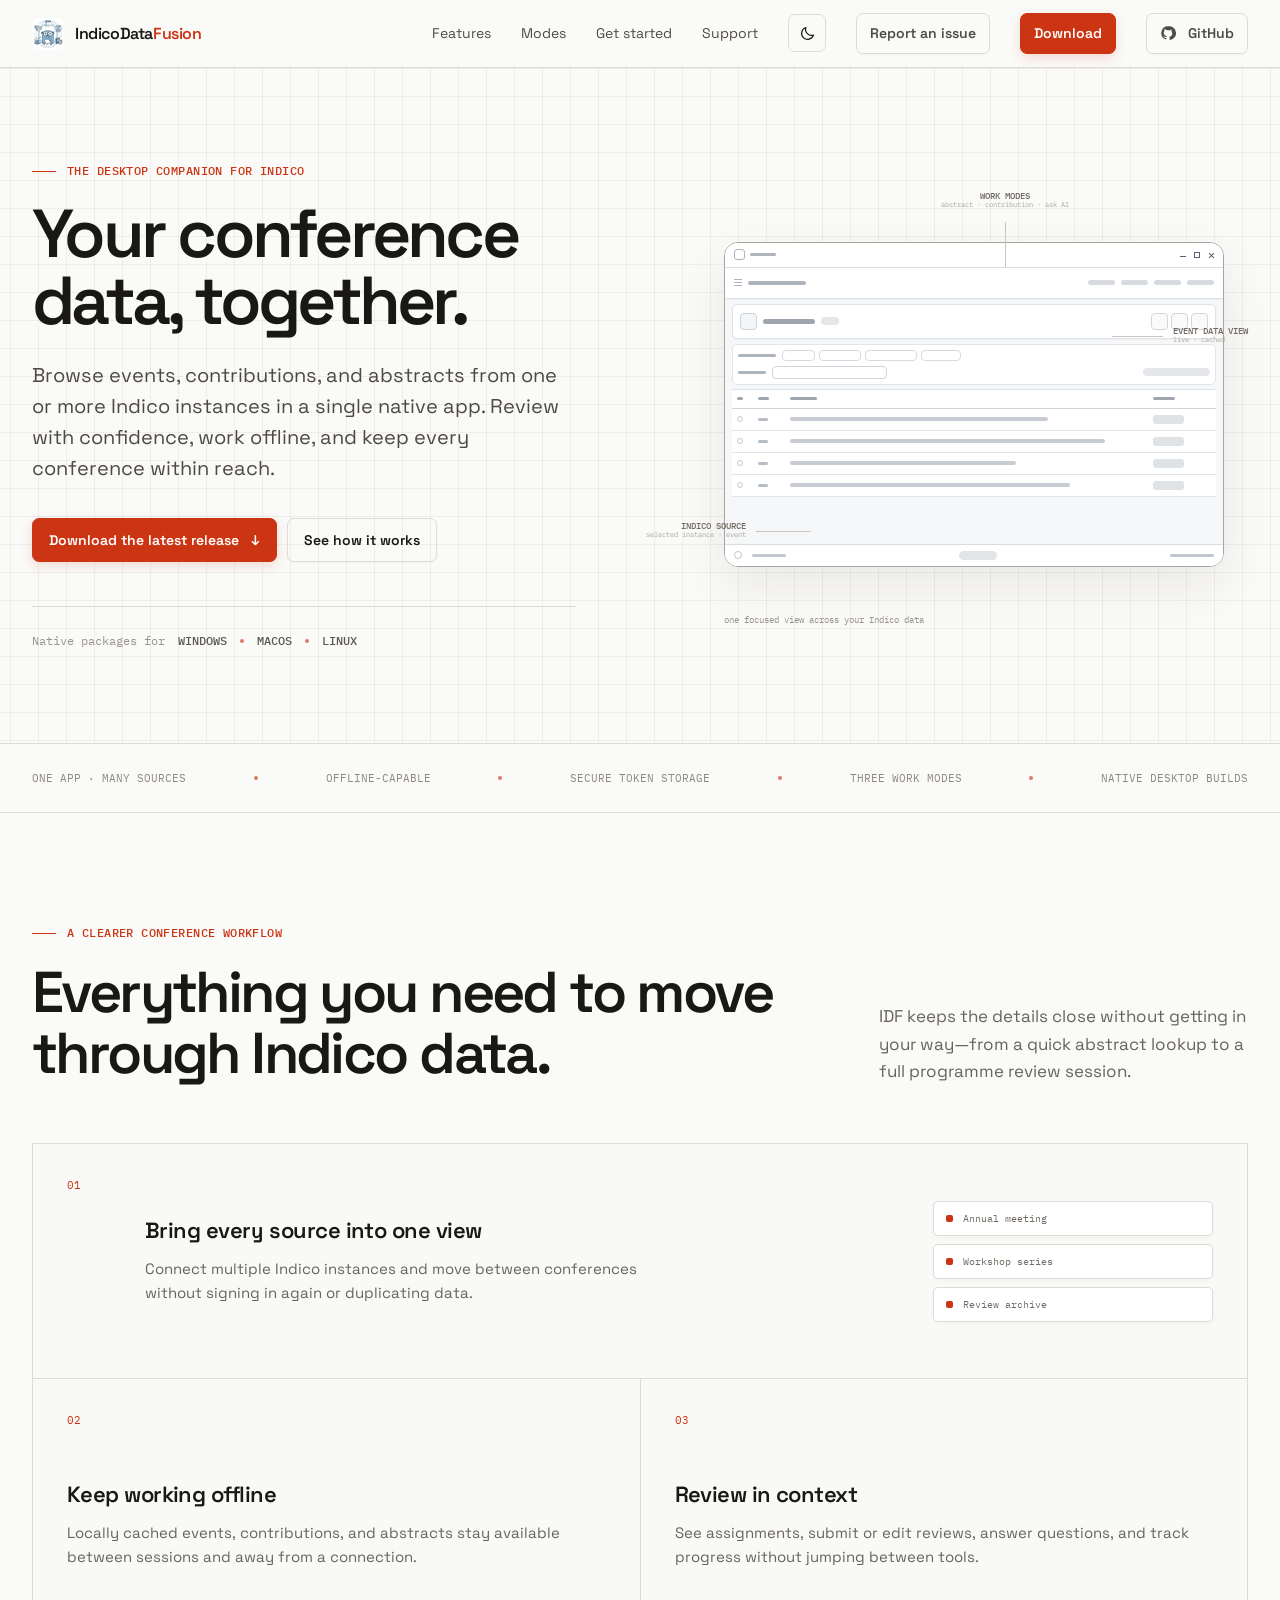
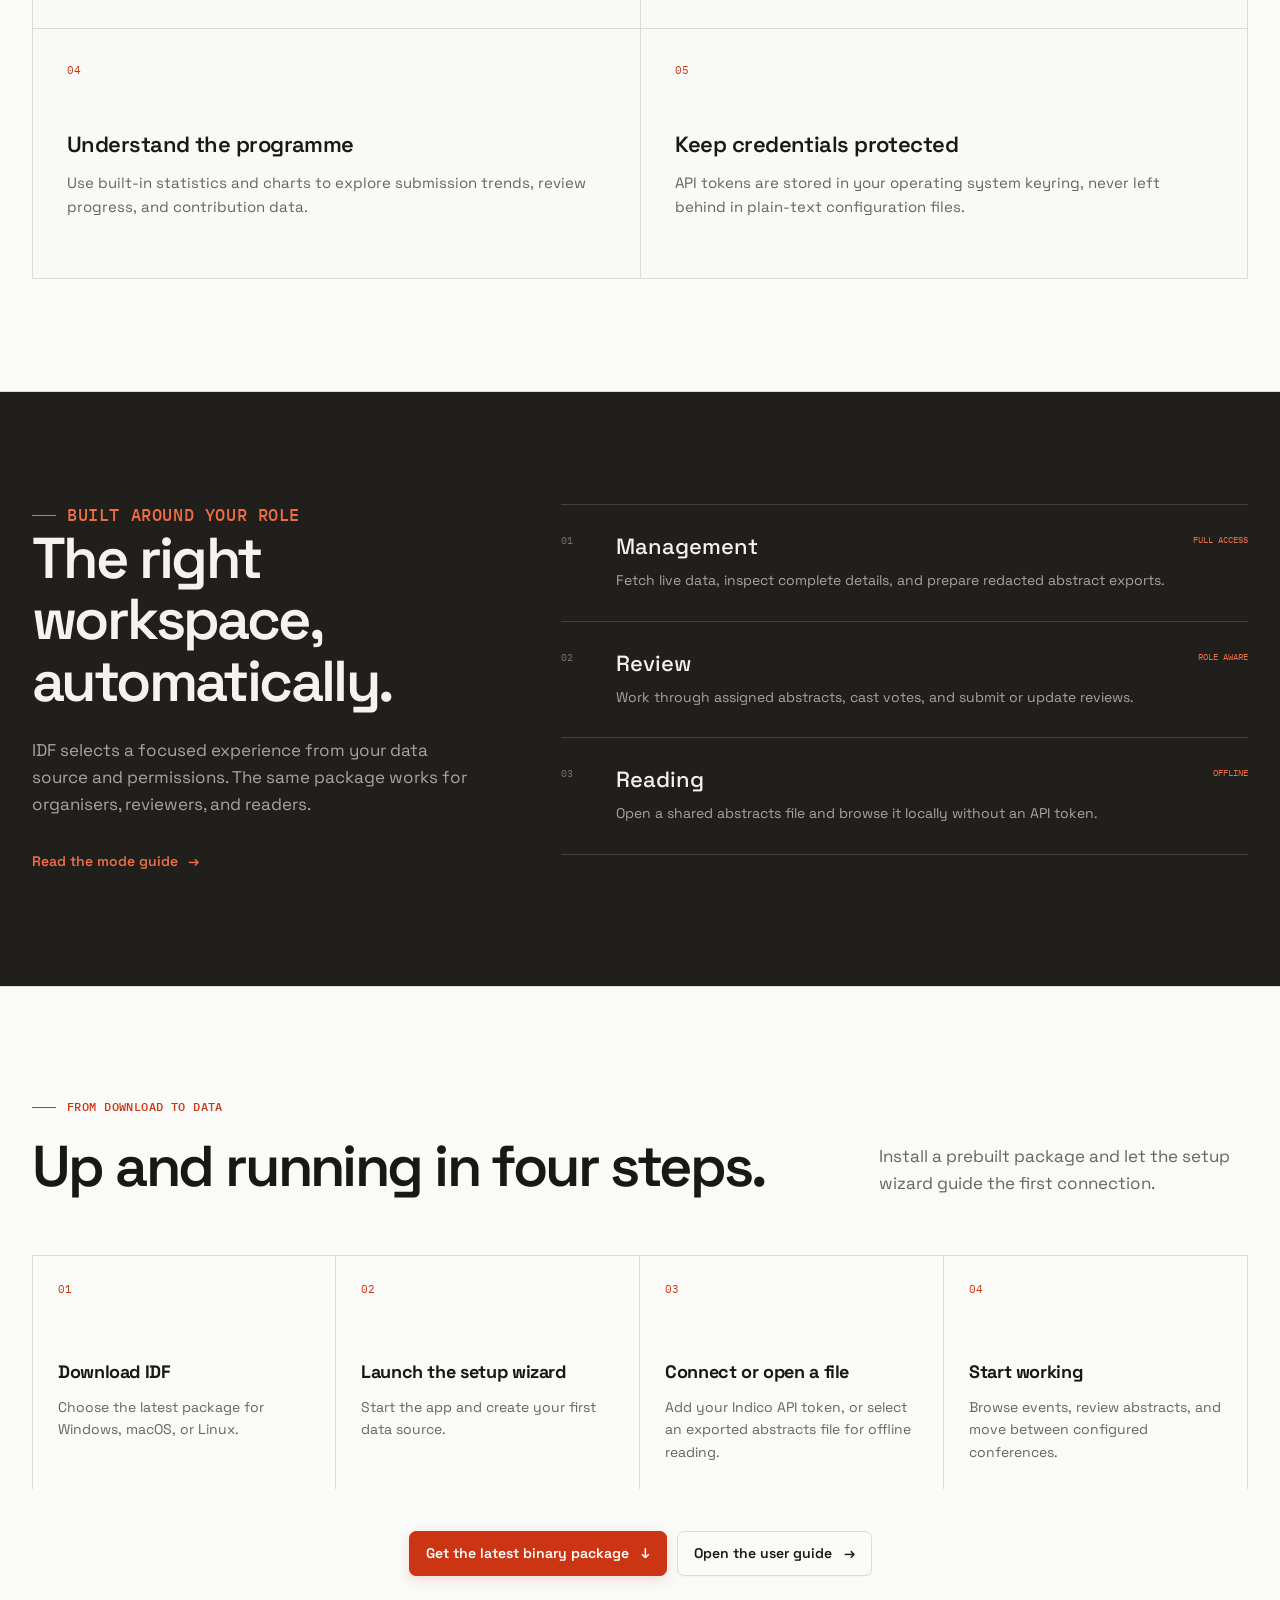
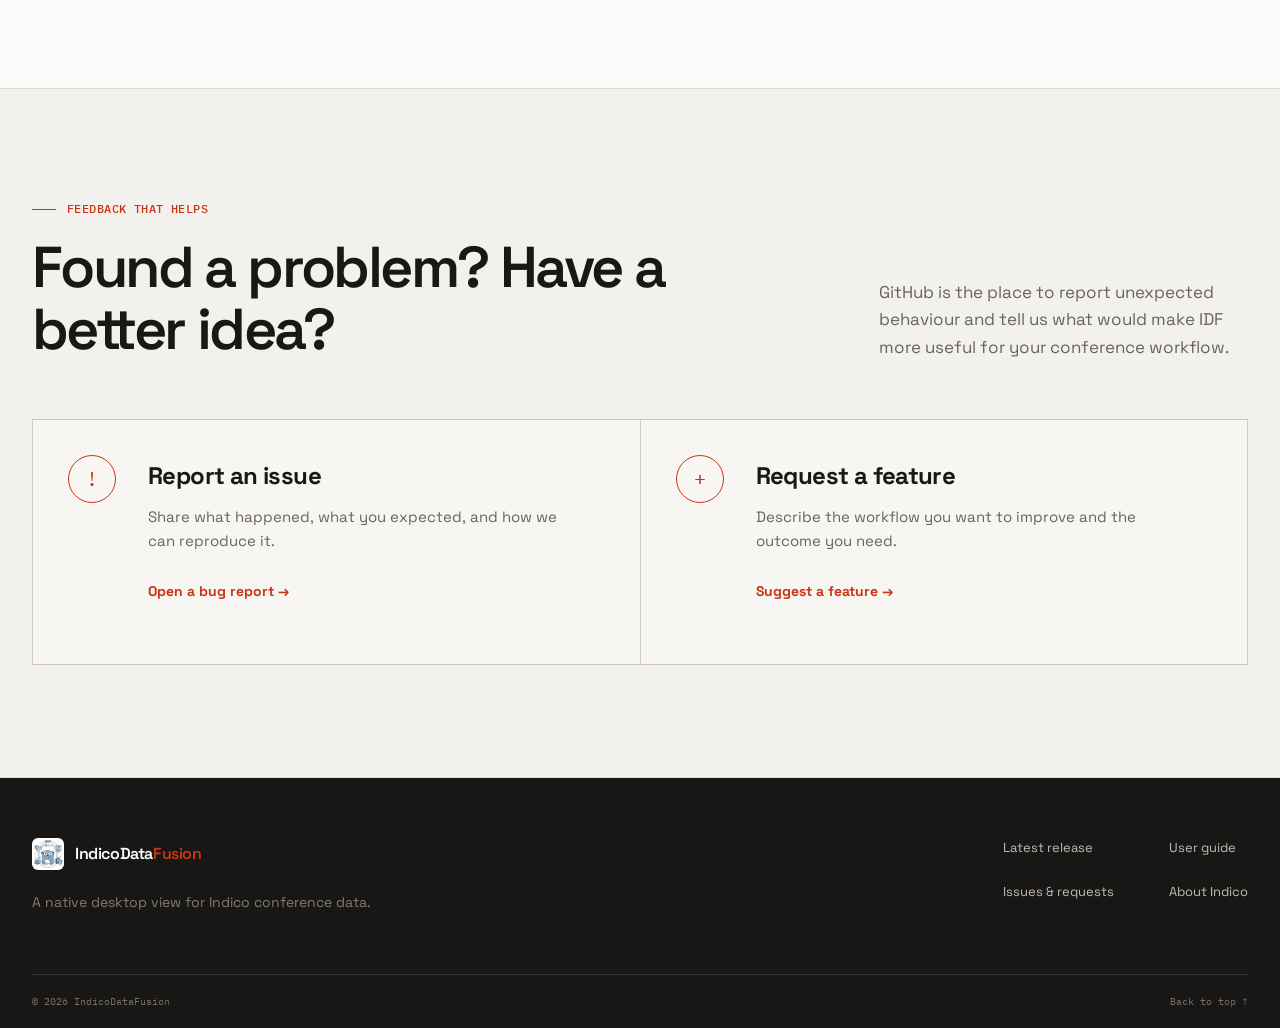
==== commit 2d700b1e: "feat(docs): refine hero application sketch" ====
--- a/docs/index.html
+++ b/docs/index.html
@@ -44,7 +44,7 @@
   </header>
 
   <main>
-    <section class="hero dot-field" aria-labelledby="hero-title">
+    <section class="hero grid-field" aria-labelledby="hero-title">
       <div class="shell hero-grid">
         <div class="hero-copy">
           <p class="eyebrow"><span></span> The desktop companion for Indico</p>
@@ -58,21 +58,23 @@
         </div>
 
         <div class="app-schematic" aria-label="Illustration of the IDF desktop application">
-          <div class="schematic-label label-top">IDF DESKTOP <small>native conference workspace</small></div>
-          <div class="schematic-label label-left">SOURCES <small>one or many</small></div>
-          <div class="schematic-label label-right-top">LIVE DATA <small>events + contributions</small></div>
-          <div class="schematic-label label-right-bottom">LOCAL CACHE <small>ready offline</small></div>
+          <div class="schematic-label label-top">WORK MODES <small>abstract · contribution · ask AI</small></div>
+          <div class="schematic-label label-left">INDICO SOURCE <small>selected instance · event</small></div>
+          <div class="schematic-label label-right-top">EVENT DATA VIEW <small>live · cached</small></div>
           <div class="app-window">
-            <div class="window-bar"><span></span><span></span><span></span><b>IDF</b></div>
+            <div class="window-bar"><span class="window-title"><i></i><b></b></span><span class="window-controls" aria-hidden="true"><i></i><i></i><i></i></span></div>
             <div class="window-body">
-              <aside><div class="source active"><i></i><span>Conference 2026</span></div><div class="source"><i></i><span>Review board</span></div><div class="source"><i></i><span>Archive</span></div></aside>
+              <div class="app-nav"><strong><i></i><b></b></strong><div><span></span><span></span><span></span><span></span></div></div>
               <div class="workspace">
-                <div class="workspace-head"><span>Abstracts</span><b>128 records</b></div><div class="filter-row"><span></span><span></span><span></span></div>
-                <div class="data-row"><i>0241</i><span></span><b>REVIEWED</b></div><div class="data-row"><i>0242</i><span></span><b>ASSIGNED</b></div><div class="data-row"><i>0243</i><span></span><b>READY</b></div><div class="data-row"><i>0244</i><span></span><b>REVIEWED</b></div><div class="data-row"><i>0245</i><span></span><b>READY</b></div>
+                <div class="workspace-head"><strong><i></i><b></b><em></em></strong><div><span></span><span></span><span></span></div></div>
+                <div class="filter-panel"><div class="saved-views"><b></b><span></span><span></span><span></span><span></span></div><div class="filter-row"><b></b><span></span><em></em></div></div>
+                <div class="data-table"><div class="table-head"><i></i><b></b><strong></strong><em></em></div><div class="data-row"><i></i><b></b><span></span><em></em></div><div class="data-row"><i></i><b></b><span></span><em></em></div><div class="data-row"><i></i><b></b><span></span><em></em></div><div class="data-row"><i></i><b></b><span></span><em></em></div>
+                </div>
               </div>
             </div>
+            <div class="app-statusbar"><i></i><span></span><b></b><span></span></div>
           </div>
-          <p class="figure-caption">fig 1.0 · one focused view across your Indico data</p>
+          <p class="figure-caption">one focused view across your Indico data</p>
         </div>
       </div>
     </section>
--- a/docs/style.css
+++ b/docs/style.css
@@ -33,9 +33,9 @@
 .button-quiet { background:transparent; }
 .github-button svg { width:16px; height:16px; }
 
-.hero { min-height:675px; border-bottom:1px solid var(--line); }
-.dot-field { background-image:radial-gradient(#d8d4ce 1px,transparent 1.25px); background-size:14px 14px; }
-.hero-grid { min-height:675px; display:grid; grid-template-columns:.95fr 1.05fr; align-items:center; gap:70px; padding-block:74px; }
+.hero { position:relative; min-height:675px; overflow:hidden; border-bottom:1px solid var(--line); }
+.grid-field { background-image:linear-gradient(rgba(125,119,111,.09) 1px,transparent 1px),linear-gradient(90deg,rgba(125,119,111,.09) 1px,transparent 1px); background-size:28px 28px; background-position:center top; }
+.hero-grid { position:relative; z-index:1; min-height:675px; display:grid; grid-template-columns:.95fr 1.05fr; align-items:center; gap:70px; padding-block:74px; }
 .hero-copy { padding-block:20px; }
 .eyebrow { display:flex; align-items:center; gap:11px; margin:0 0 20px; color:var(--flame); font:500 12px/1.4 var(--mono); letter-spacing:.035em; text-transform:uppercase; }
 .eyebrow > span { width:24px; height:1px; background:currentColor; }
@@ -48,34 +48,71 @@
 
 .app-schematic { position:relative; min-height:500px; }
 .app-window { position:absolute; top:86px; left:78px; width:min(500px,calc(100% - 80px)); height:325px; overflow:hidden; border:1px solid #aaa49c; border-radius:14px; background:rgba(250,250,248,.88); box-shadow:0 18px 50px rgba(35,31,26,.08); backdrop-filter:blur(3px); }
-.window-bar { height:40px; display:flex; align-items:center; gap:6px; padding:0 14px; border-bottom:1px solid #cfcac3; }
-.window-bar span { width:7px; height:7px; border:1px solid #aaa49c; border-radius:50%; }
-.window-bar b { margin-left:auto; color:var(--faint); font:500 9px var(--mono); }
-.window-body { height:calc(100% - 40px); display:grid; grid-template-columns:126px 1fr; }
-.window-body aside { padding:16px 10px; border-right:1px solid #d5d1ca; background:rgba(243,241,237,.6); }
-.source { display:flex; align-items:center; gap:7px; margin-bottom:5px; padding:8px; color:#77716a; font-size:8px; border-radius:4px; }
-.source.active { color:var(--ink); background:white; box-shadow:0 1px 3px rgba(0,0,0,.05); }
-.source i { width:7px; height:7px; border-radius:2px; background:#aaa49c; }
-.source.active i { background:var(--flame); }
-.workspace { padding:20px; }
-.workspace-head { display:flex; justify-content:space-between; align-items:center; font-size:13px; font-weight:600; }
-.workspace-head b { color:var(--faint); font:8px var(--mono); }
-.filter-row { display:flex; gap:5px; padding:14px 0 10px; border-bottom:1px solid #d8d4ce; }
-.filter-row span { width:43px; height:13px; border:1px solid #d5d0c9; border-radius:3px; }
-.data-row { height:39px; display:grid; grid-template-columns:38px 1fr 54px; align-items:center; gap:10px; border-bottom:1px solid #e3dfda; }
-.data-row i { color:#99938c; font:normal 8px var(--mono); }
-.data-row > span { width:72%; height:4px; background:#d2cec8; border-radius:4px; }
-.data-row b { color:var(--flame); font:500 6px var(--mono); }
+.window-bar { height:25px; display:flex; align-items:center; justify-content:space-between; padding:0 9px; border-bottom:1px solid #d8dce3; background:#fff; }
+.window-title { display:flex; align-items:center; gap:5px; }
+.window-title i { width:11px; height:11px; border:1px solid #aeb4bc; border-radius:3px; }
+.window-title b { width:26px; height:3px; border-radius:2px; background:#aeb4bc; }
+.window-controls { display:flex; gap:8px; }
+.window-controls i { position:relative; display:block; width:6px; height:6px; }
+.window-controls i:first-child::after { content:""; position:absolute; inset:auto 0 1px; height:1px; background:#566174; }
+.window-controls i:nth-child(2) { border:1px solid #566174; }
+.window-controls i:last-child::before, .window-controls i:last-child::after { content:""; position:absolute; top:3px; width:7px; height:1px; background:#566174; transform:rotate(45deg); }
+.window-controls i:last-child::after { transform:rotate(-45deg); }
+.window-body { height:calc(100% - 25px); background:#f6f7f8; }
+.app-nav { height:31px; display:flex; align-items:center; justify-content:space-between; padding:0 9px; border-bottom:1px solid #dce0e4; background:#fff; box-shadow:0 1px 2px rgba(25,35,50,.03); }
+.app-nav strong { display:flex; align-items:center; gap:6px; }
+.app-nav strong i { width:8px; height:1px; background:#aeb4bc; box-shadow:0 -3px #aeb4bc,0 3px #aeb4bc; }
+.app-nav strong b { width:58px; height:4px; border-radius:2px; background:#aeb4bc; }
+.app-nav > div { display:flex; align-items:center; height:100%; gap:6px; }
+.app-nav > div span { display:block; width:27px; height:5px; border-radius:3px; background:#d7dbe0; }
+.workspace { padding:5px 7px 7px; }
+.workspace-head { height:35px; display:flex; justify-content:space-between; align-items:center; padding:0 7px; border:1px solid #dfe3e9; border-radius:5px; background:#fff; box-shadow:0 1px 2px rgba(25,35,50,.04); }
+.workspace-head strong { display:flex; align-items:center; gap:6px; }
+.workspace-head strong > i { width:17px; height:17px; border:1px solid #cdd2d9; border-radius:4px; background:#f4f5f6; }
+.workspace-head strong > b { width:52px; height:5px; border-radius:3px; background:#9fa6af; }
+.workspace-head em { width:18px; height:8px; border-radius:4px; background:#e4e6e9; }
+.workspace-head > div { display:flex; gap:3px; }
+.workspace-head > div span { width:17px; height:17px; border:1px solid #d2d6dc; border-radius:4px; background:#fafafa; }
+.filter-panel { margin-top:5px; padding:5px; border:1px solid #e1e4e9; border-radius:5px; background:#fff; }
+.saved-views { display:flex; align-items:center; gap:4px; }
+.saved-views b { width:38px; height:3px; margin-right:2px; border-radius:2px; background:#aeb4bc; }
+.saved-views span { width:33px; height:11px; border:1px solid #d7dbe0; border-radius:4px; }
+.saved-views span:nth-of-type(2) { width:42px; }
+.saved-views span:nth-of-type(3) { width:52px; }
+.saved-views span:nth-of-type(4) { width:40px; }
+.filter-row { display:flex; align-items:center; gap:6px; margin-top:5px; }
+.filter-row b { width:28px; height:3px; border-radius:2px; background:#aeb4bc; }
+.filter-row span { width:115px; height:13px; border:1px solid #cfd4da; border-radius:4px; }
+.filter-row em { width:67px; height:8px; margin-left:auto; border-radius:5px; background:#e5e7ea; }
+.data-table { margin-top:4px; overflow:hidden; border-top:1px solid #dfe3e8; background:#fff; }
+.table-head, .data-row { display:grid; grid-template-columns:16px 27px 1fr 58px; align-items:center; gap:5px; padding-inline:5px; }
+.table-head { height:19px; border-bottom:1px solid #cfd4dc; }
+.table-head i, .table-head b, .table-head strong, .table-head em { height:3px; border-radius:2px; background:#9fa6af; }
+.table-head i { width:6px; }
+.table-head b { width:11px; }
+.table-head strong { width:27px; }
+.table-head em { width:22px; }
+.data-row { height:22px; border-bottom:1px solid #e1e5ea; }
+.data-row i { width:6px; height:6px; border:1px solid #c4cad1; border-radius:50%; }
+.data-row b { width:10px; height:3px; border-radius:2px; background:#b7bdc5; }
+.data-row > span { width:72%; height:4px; border-radius:2px; background:#c8cdd3; }
+.data-row:nth-child(3) > span { width:88%; }
+.data-row:nth-child(4) > span { width:63%; }
+.data-row:nth-child(5) > span { width:78%; }
+.data-row em { width:31px; height:9px; border-radius:3px; background:#e0e3e6; }
+.app-statusbar { position:absolute; inset:auto 0 0; height:22px; display:grid; grid-template-columns:12px 34px 1fr 44px; align-items:center; gap:6px; padding:0 9px; border-top:1px solid #d9dde2; background:#fff; }
+.app-statusbar i { width:8px; height:8px; border:1px solid #bfc5cc; border-radius:50%; }
+.app-statusbar span { height:3px; border-radius:2px; background:#c3c8ce; }
+.app-statusbar b { justify-self:center; width:38px; height:9px; border-radius:5px; background:#e2e5e8; }
 .schematic-label { position:absolute; z-index:2; color:#716b64; font:500 9px/1.2 var(--mono); text-transform:uppercase; }
 .schematic-label small { display:block; color:#aaa49c; font-size:7px; text-transform:none; font-weight:400; }
 .schematic-label::after { content:""; position:absolute; height:1px; background:#c9c4bd; }
 .label-top { top:35px; left:49%; text-align:center; }
-.label-top::after { top:31px; left:50%; width:1px; height:24px; }
-.label-left { left:0; top:230px; text-align:right; }
+.label-top::after { top:31px; left:50%; width:1px; height:45px; }
+.label-left { left:0; top:365px; text-align:right; }
 .label-left::after { left:calc(100% + 10px); top:10px; width:55px; }
 .label-right-top { right:0; top:170px; }
-.label-right-top::after, .label-right-bottom::after { right:calc(100% + 10px); top:10px; width:51px; }
-.label-right-bottom { right:5px; top:320px; }
+.label-right-top::after { right:calc(100% + 10px); top:10px; width:51px; }
 .figure-caption { position:absolute; left:78px; bottom:31px; margin:0; color:#99938c; font:9px var(--mono); }
 
 .signal-strip { overflow:hidden; border-bottom:1px solid var(--line); background:rgba(250,250,248,.96); }
@@ -139,18 +176,24 @@
 [data-theme="dark"] .button { box-shadow:none; }
 [data-theme="dark"] .button-primary { color:#fff; background:#c83b19; border-color:#c83b19; box-shadow:0 4px 18px rgba(0,0,0,.2); }
 [data-theme="dark"] .button-primary:hover { background:#df4d28; border-color:#df4d28; }
-[data-theme="dark"] .dot-field { background-image:radial-gradient(#3d3934 1px,transparent 1.25px); }
+[data-theme="dark"] .grid-field { background-image:linear-gradient(rgba(193,188,181,.07) 1px,transparent 1px),linear-gradient(90deg,rgba(193,188,181,.07) 1px,transparent 1px); }
 [data-theme="dark"] .hero-lede { color:#c1bcb5; }
 [data-theme="dark"] .availability strong { color:#d4d0ca; }
 [data-theme="dark"] .app-window { border-color:#68625b; background:rgba(27,25,22,.9); box-shadow:0 18px 55px rgba(0,0,0,.25); }
-[data-theme="dark"] .window-bar { border-color:#4a4641; }
-[data-theme="dark"] .window-bar span { border-color:#77716a; }
-[data-theme="dark"] .window-body aside { border-color:#45413c; background:rgba(10,10,9,.25); }
-[data-theme="dark"] .source { color:#8f8981; }
-[data-theme="dark"] .source.active { color:var(--ink); background:#2b2925; box-shadow:none; }
-[data-theme="dark"] .filter-row, [data-theme="dark"] .data-row { border-color:#45413c; }
-[data-theme="dark"] .filter-row span { border-color:#5b554e; }
-[data-theme="dark"] .data-row > span { background:#514c46; }
+[data-theme="dark"] .window-bar, [data-theme="dark"] .app-nav, [data-theme="dark"] .workspace-head, [data-theme="dark"] .filter-panel, [data-theme="dark"] .data-table, [data-theme="dark"] .app-statusbar { color:#e8eaf0; border-color:#3b3e46; background:#202126; }
+[data-theme="dark"] .window-title i, [data-theme="dark"] .workspace-head strong > i, [data-theme="dark"] .workspace-head > div span, [data-theme="dark"] .saved-views span, [data-theme="dark"] .filter-row span { border-color:#4a4d54; background:#292a2e; }
+[data-theme="dark"] .window-title b, [data-theme="dark"] .app-nav strong i, [data-theme="dark"] .app-nav strong b, [data-theme="dark"] .workspace-head strong > b, [data-theme="dark"] .saved-views b, [data-theme="dark"] .filter-row b, [data-theme="dark"] .table-head i, [data-theme="dark"] .table-head b, [data-theme="dark"] .table-head strong, [data-theme="dark"] .table-head em { background:#73777e; }
+[data-theme="dark"] .app-nav strong i { box-shadow:0 -3px #73777e,0 3px #73777e; }
+[data-theme="dark"] .app-nav > div span, [data-theme="dark"] .data-row em, [data-theme="dark"] .workspace-head em, [data-theme="dark"] .filter-row em { background:#35363b; }
+[data-theme="dark"] .window-controls i:first-child::after, [data-theme="dark"] .window-controls i:last-child::before, [data-theme="dark"] .window-controls i:last-child::after { background:#aeb4c0; }
+[data-theme="dark"] .window-controls i:nth-child(2) { border-color:#aeb4c0; }
+[data-theme="dark"] .window-body { color:#e8eaf0; background:#15161a; }
+[data-theme="dark"] .data-table, [data-theme="dark"] .table-head, [data-theme="dark"] .data-row { border-color:#373941; }
+[data-theme="dark"] .data-row i { border-color:#555962; }
+[data-theme="dark"] .data-row b, [data-theme="dark"] .data-row > span { background:#5f636b; }
+[data-theme="dark"] .app-statusbar i { border-color:#555962; }
+[data-theme="dark"] .app-statusbar span { background:#5f636b; }
+[data-theme="dark"] .app-statusbar b { background:#35363b; }
 [data-theme="dark"] .schematic-label { color:#a8a199; }
 [data-theme="dark"] .schematic-label::after { background:#5a554e; }
 [data-theme="dark"] .signal-strip { background:rgba(22,21,19,.96); }
@@ -199,16 +242,17 @@
   .availability > span { flex-basis:100%; }
   .app-schematic { min-height:390px; }
   .app-window { top:62px; left:34px; width:calc(100% - 68px); height:265px; }
-  .window-body { grid-template-columns:86px 1fr; }
-  .window-body aside { padding:10px 6px; }
-  .source { padding:6px 3px; }
-  .source span { overflow:hidden; white-space:nowrap; }
-  .workspace { padding:12px; }
-  .data-row { grid-template-columns:31px 1fr; }
-  .data-row b { display:none; }
+  .workspace { padding:4px; }
+  .app-nav { padding-inline:5px; }
+  .app-nav > div span { padding-inline:4px; }
+  .app-nav > div span:last-child { display:none; }
+  .saved-views span:nth-last-child(-n+2) { display:none; }
+  .filter-row span { width:92px; }
+  .filter-row em { display:none; }
+  .table-head, .data-row { grid-template-columns:12px 22px 1fr 46px; gap:3px; padding-inline:3px; }
   .label-left { display:none; }
-  .label-right-top, .label-right-bottom { right:-3px; }
-  .label-right-top::after, .label-right-bottom::after { width:23px; }
+  .label-right-top { right:-3px; }
+  .label-right-top::after { width:23px; }
   .figure-caption { left:34px; bottom:15px; }
   .feature-grid { grid-template-columns:1fr; }
   .feature-wide { grid-column:auto; display:block; }
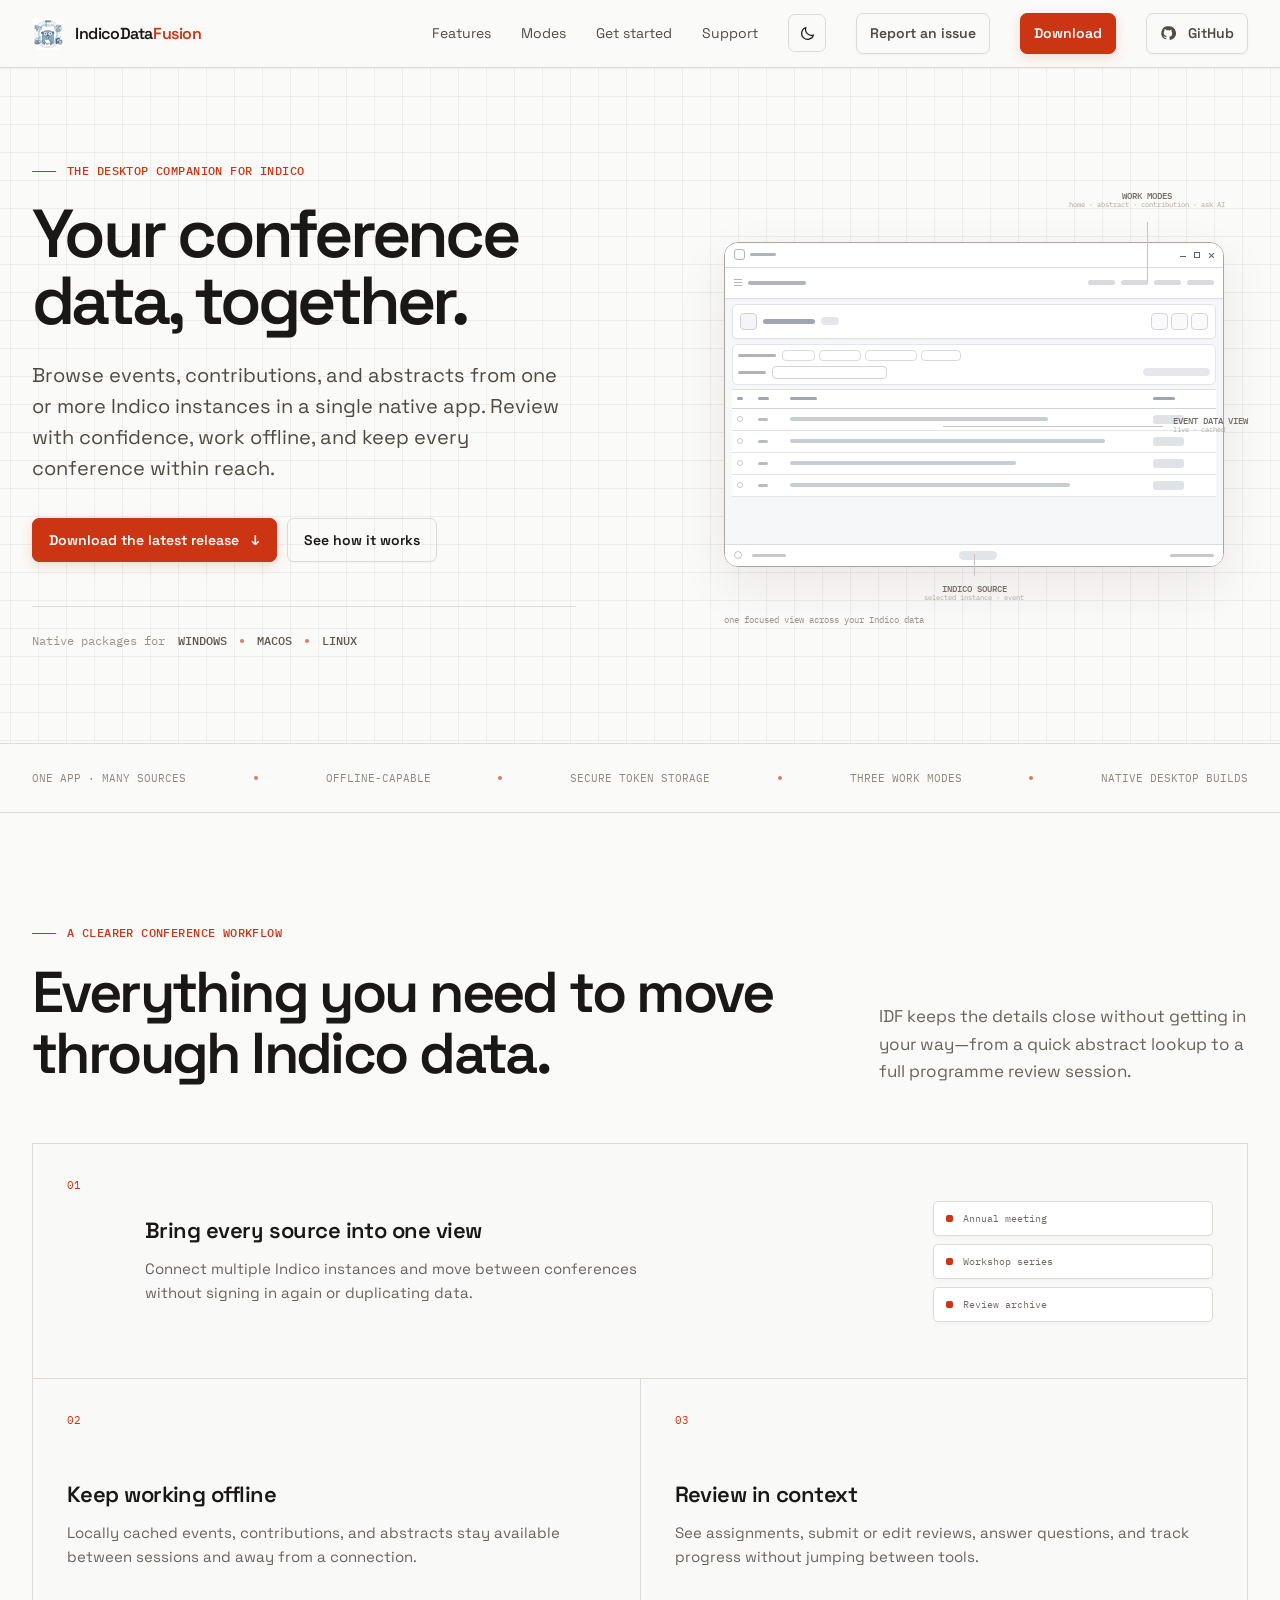
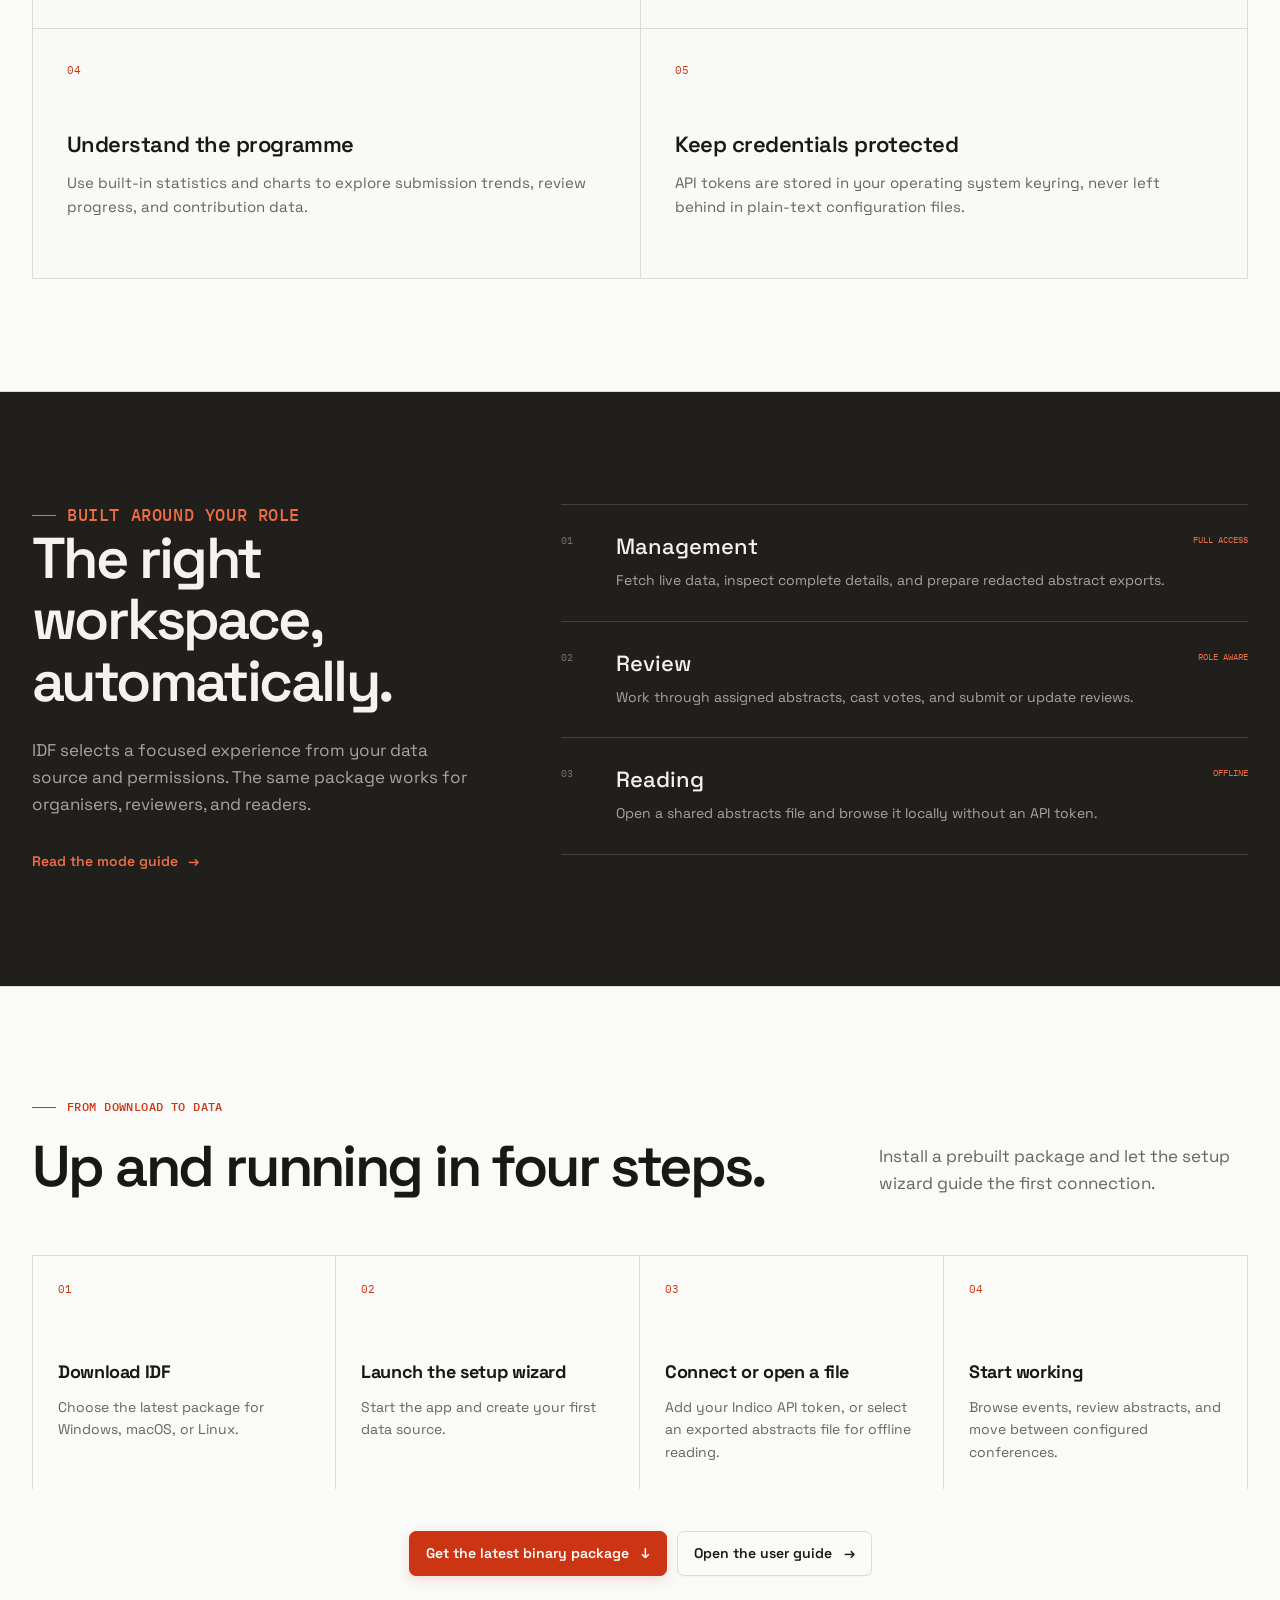
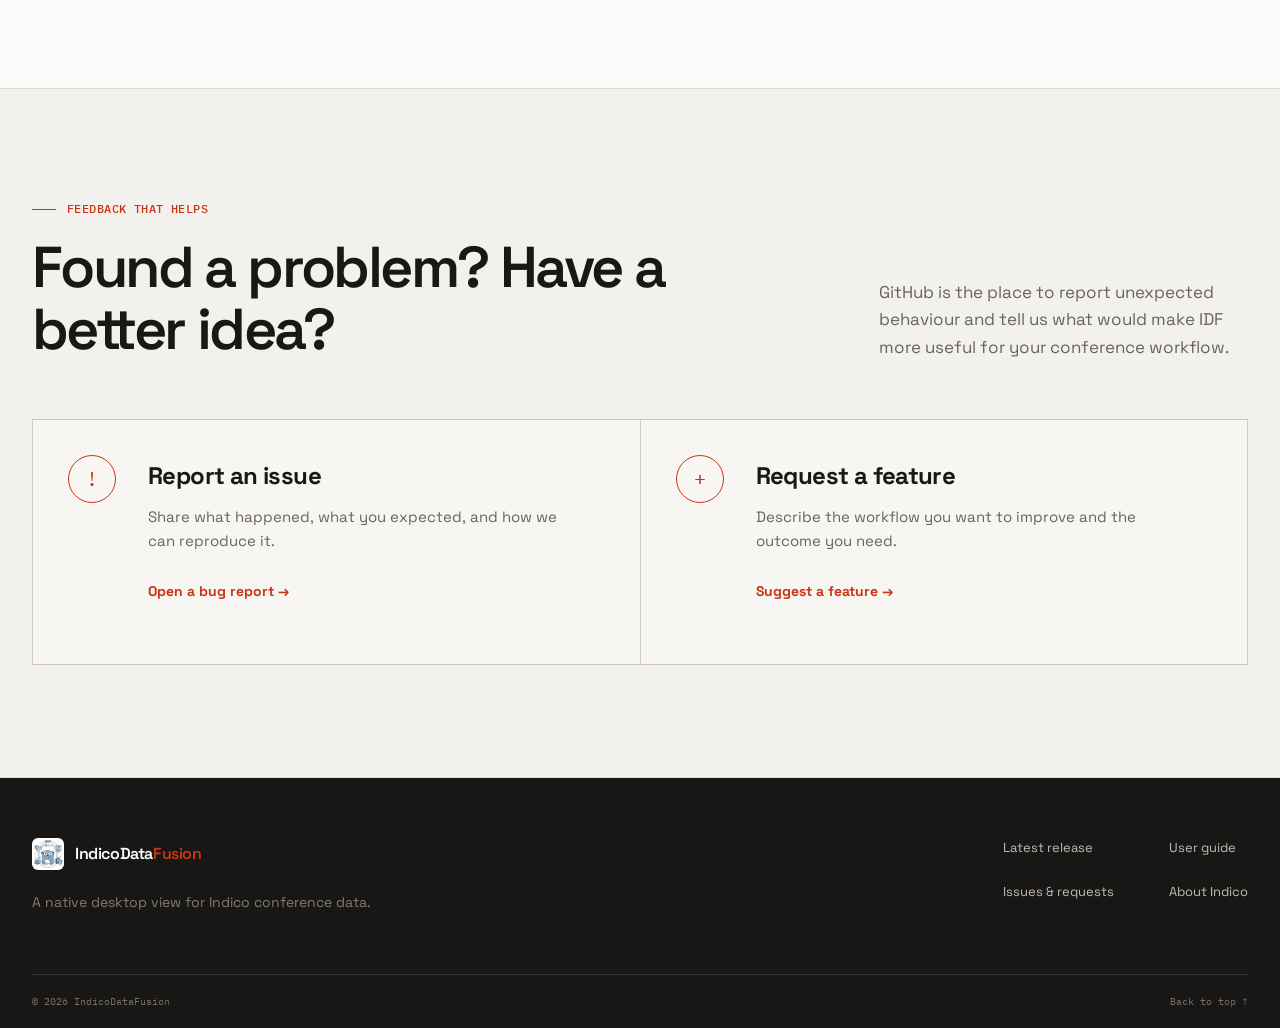
==== commit 95c54271: "fix(docs): align sketch callouts with targets" ====
--- a/docs/index.html
+++ b/docs/index.html
@@ -58,7 +58,7 @@
         </div>
 
         <div class="app-schematic" aria-label="Illustration of the IDF desktop application">
-          <div class="schematic-label label-top">WORK MODES <small>abstract · contribution · ask AI</small></div>
+          <div class="schematic-label label-top">WORK MODES <small>home · abstract · contribution · ask AI</small></div>
           <div class="schematic-label label-left">INDICO SOURCE <small>selected instance · event</small></div>
           <div class="schematic-label label-right-top">EVENT DATA VIEW <small>live · cached</small></div>
           <div class="app-window">
--- a/docs/style.css
+++ b/docs/style.css
@@ -107,12 +107,12 @@
 .schematic-label { position:absolute; z-index:2; color:#716b64; font:500 9px/1.2 var(--mono); text-transform:uppercase; }
 .schematic-label small { display:block; color:#aaa49c; font-size:7px; text-transform:none; font-weight:400; }
 .schematic-label::after { content:""; position:absolute; height:1px; background:#c9c4bd; }
-.label-top { top:35px; left:49%; text-align:center; }
-.label-top::after { top:31px; left:50%; width:1px; height:45px; }
-.label-left { left:0; top:365px; text-align:right; }
-.label-left::after { left:calc(100% + 10px); top:10px; width:55px; }
-.label-right-top { right:0; top:170px; }
-.label-right-top::after { right:calc(100% + 10px); top:10px; width:51px; }
+.label-top { top:35px; right:8px; width:185px; text-align:center; }
+.label-top::after { top:31px; left:50%; width:1px; height:60px; }
+.label-left { left:238px; top:428px; width:180px; text-align:center; }
+.label-left::after { bottom:calc(100% + 8px); left:50%; width:1px; height:22px; }
+.label-right-top { right:0; top:260px; }
+.label-right-top::after { right:calc(100% + 10px); top:10px; width:220px; }
 .figure-caption { position:absolute; left:78px; bottom:31px; margin:0; color:#99938c; font:9px var(--mono); }
 
 .signal-strip { overflow:hidden; border-bottom:1px solid var(--line); background:rgba(250,250,248,.96); }
@@ -251,8 +251,10 @@
   .filter-row em { display:none; }
   .table-head, .data-row { grid-template-columns:12px 22px 1fr 46px; gap:3px; padding-inline:3px; }
   .label-left { display:none; }
-  .label-right-top { right:-3px; }
-  .label-right-top::after { width:23px; }
+  .label-top { right:-2px; width:155px; }
+  .label-top::after { height:48px; }
+  .label-right-top { right:-3px; top:228px; }
+  .label-right-top::after { width:72px; }
   .figure-caption { left:34px; bottom:15px; }
   .feature-grid { grid-template-columns:1fr; }
   .feature-wide { grid-column:auto; display:block; }
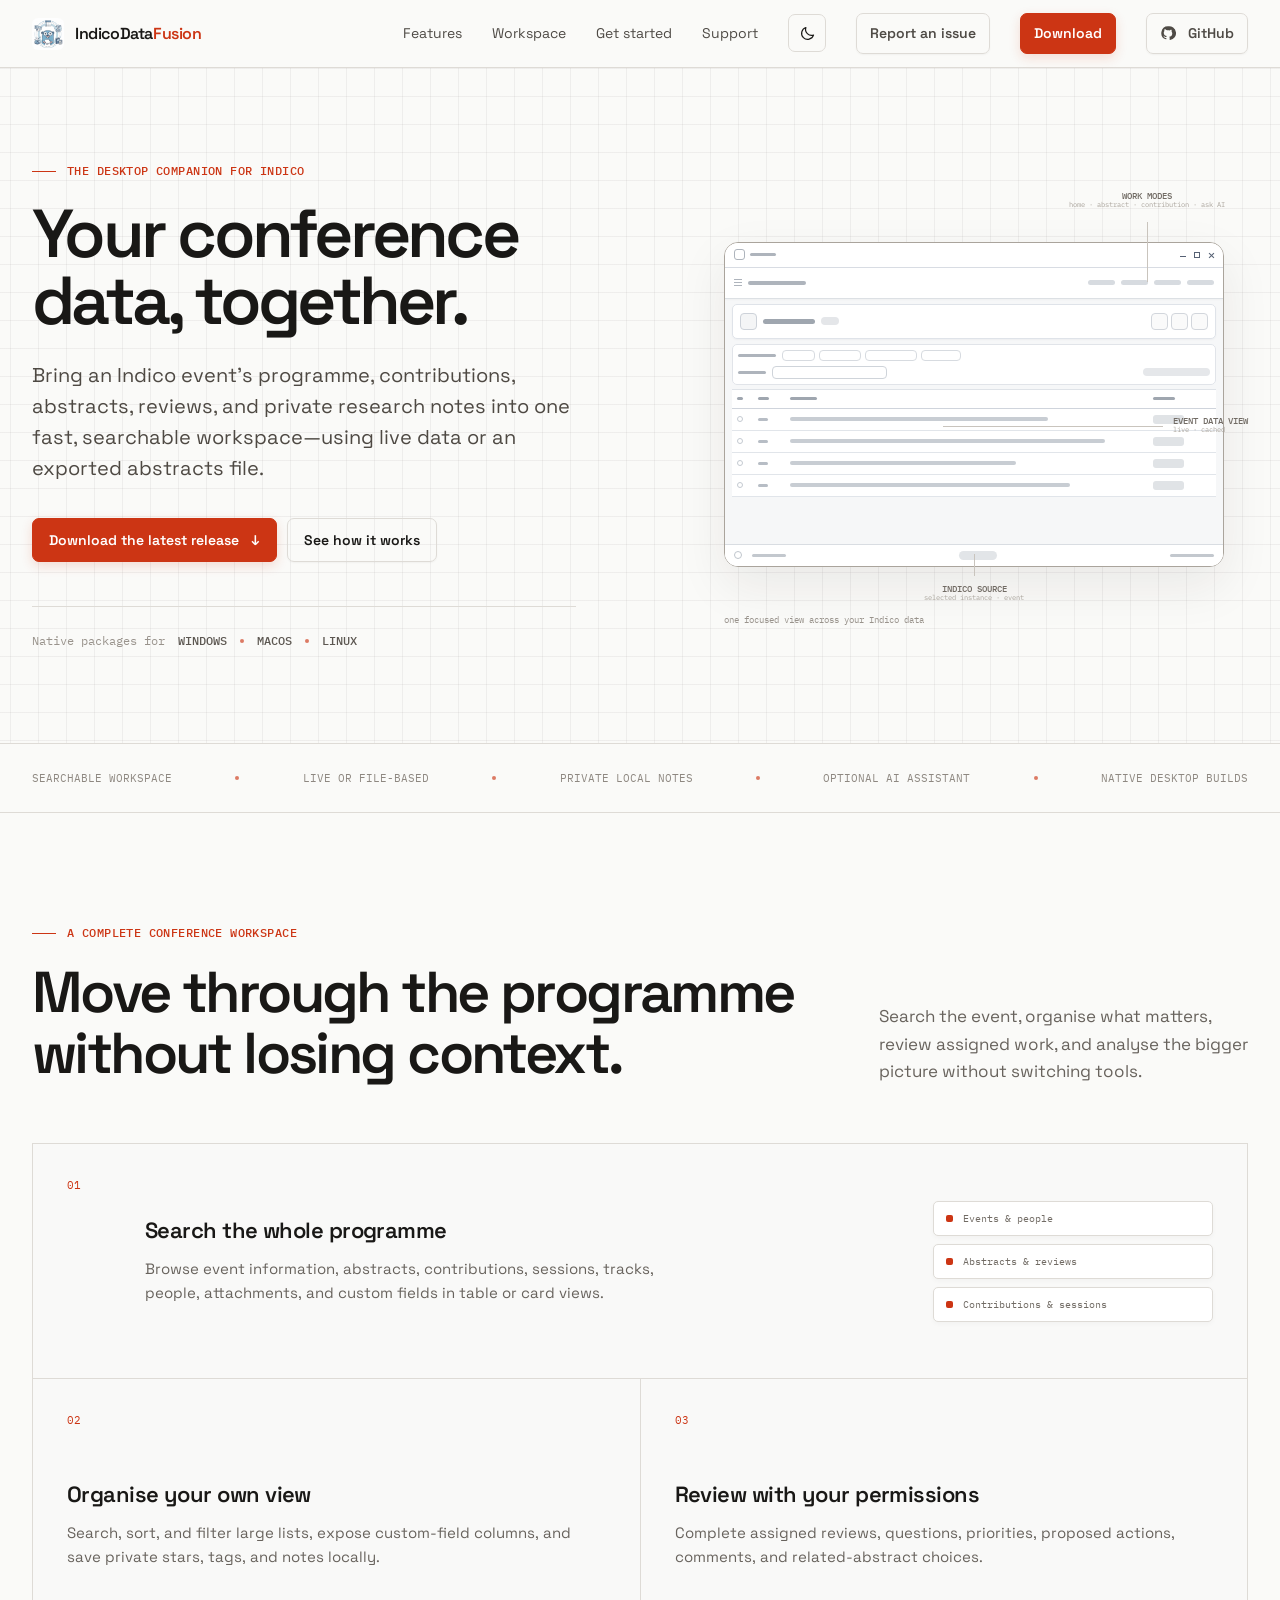
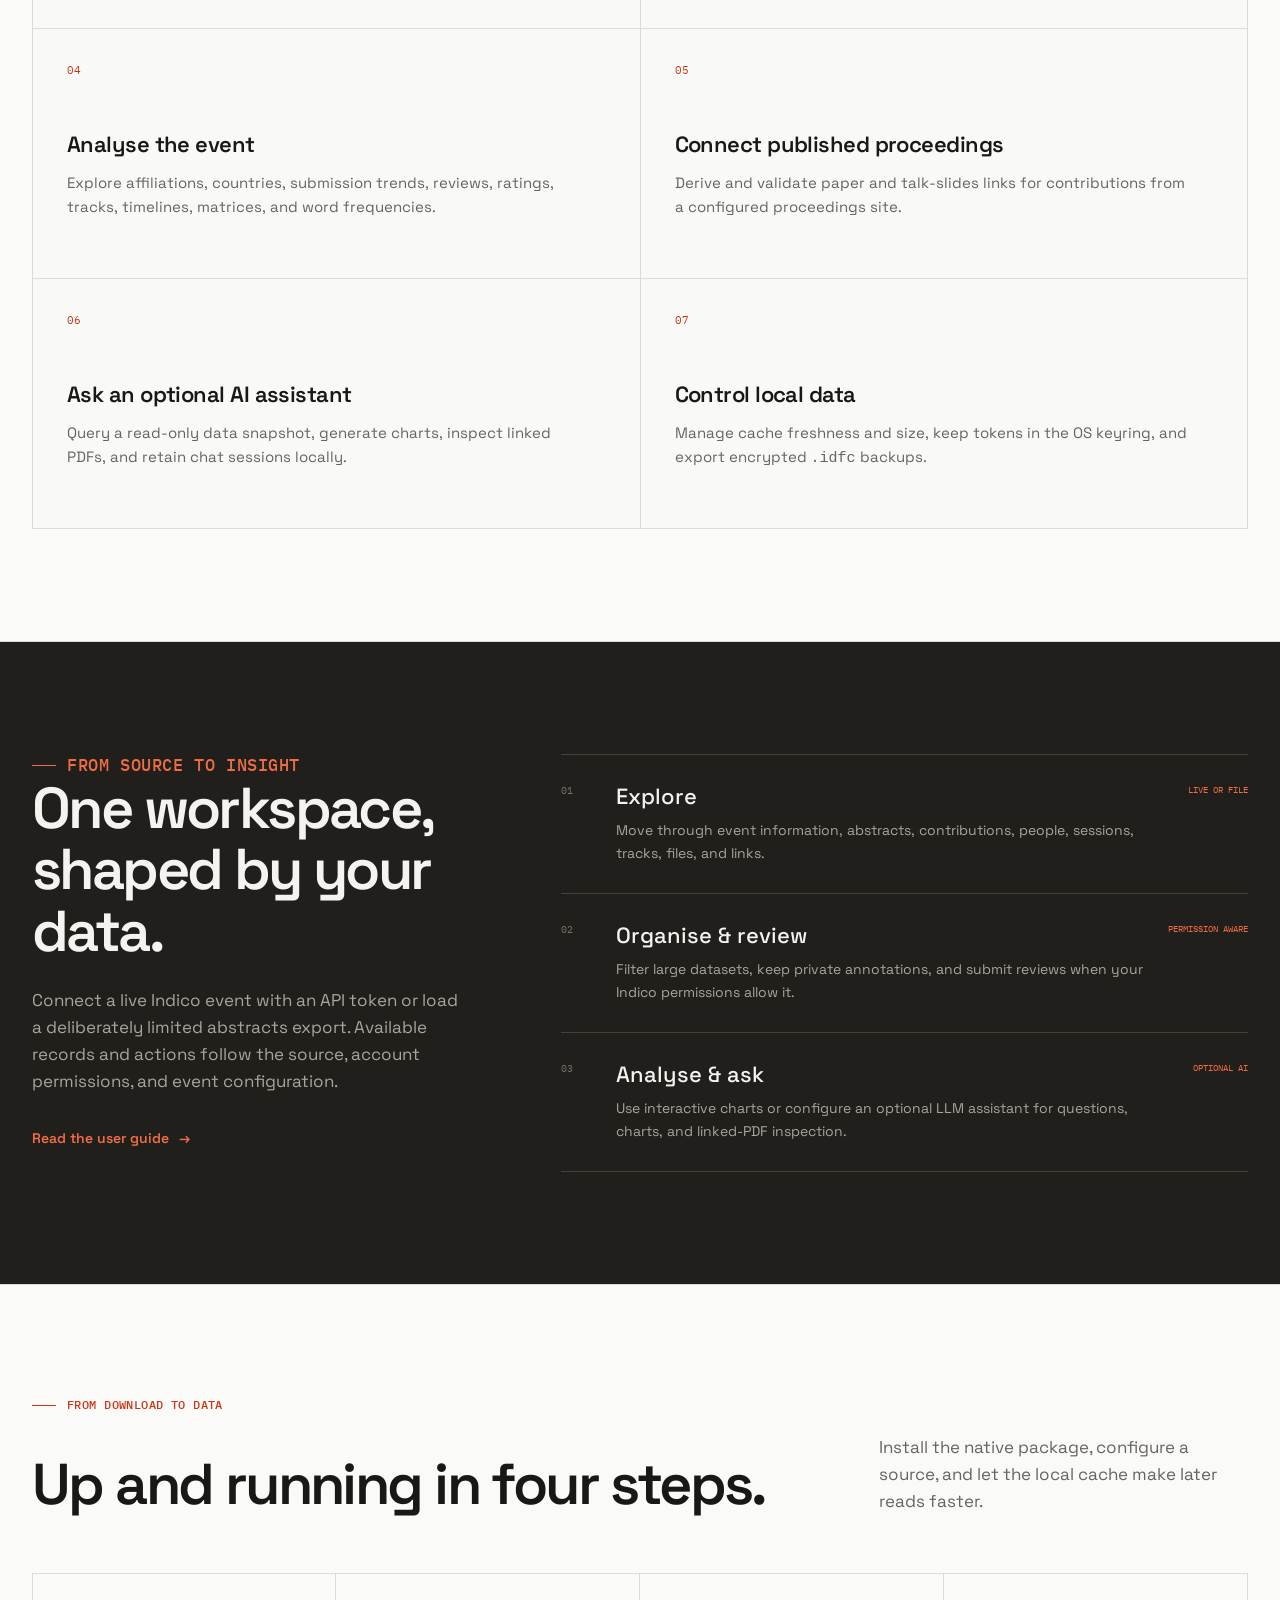
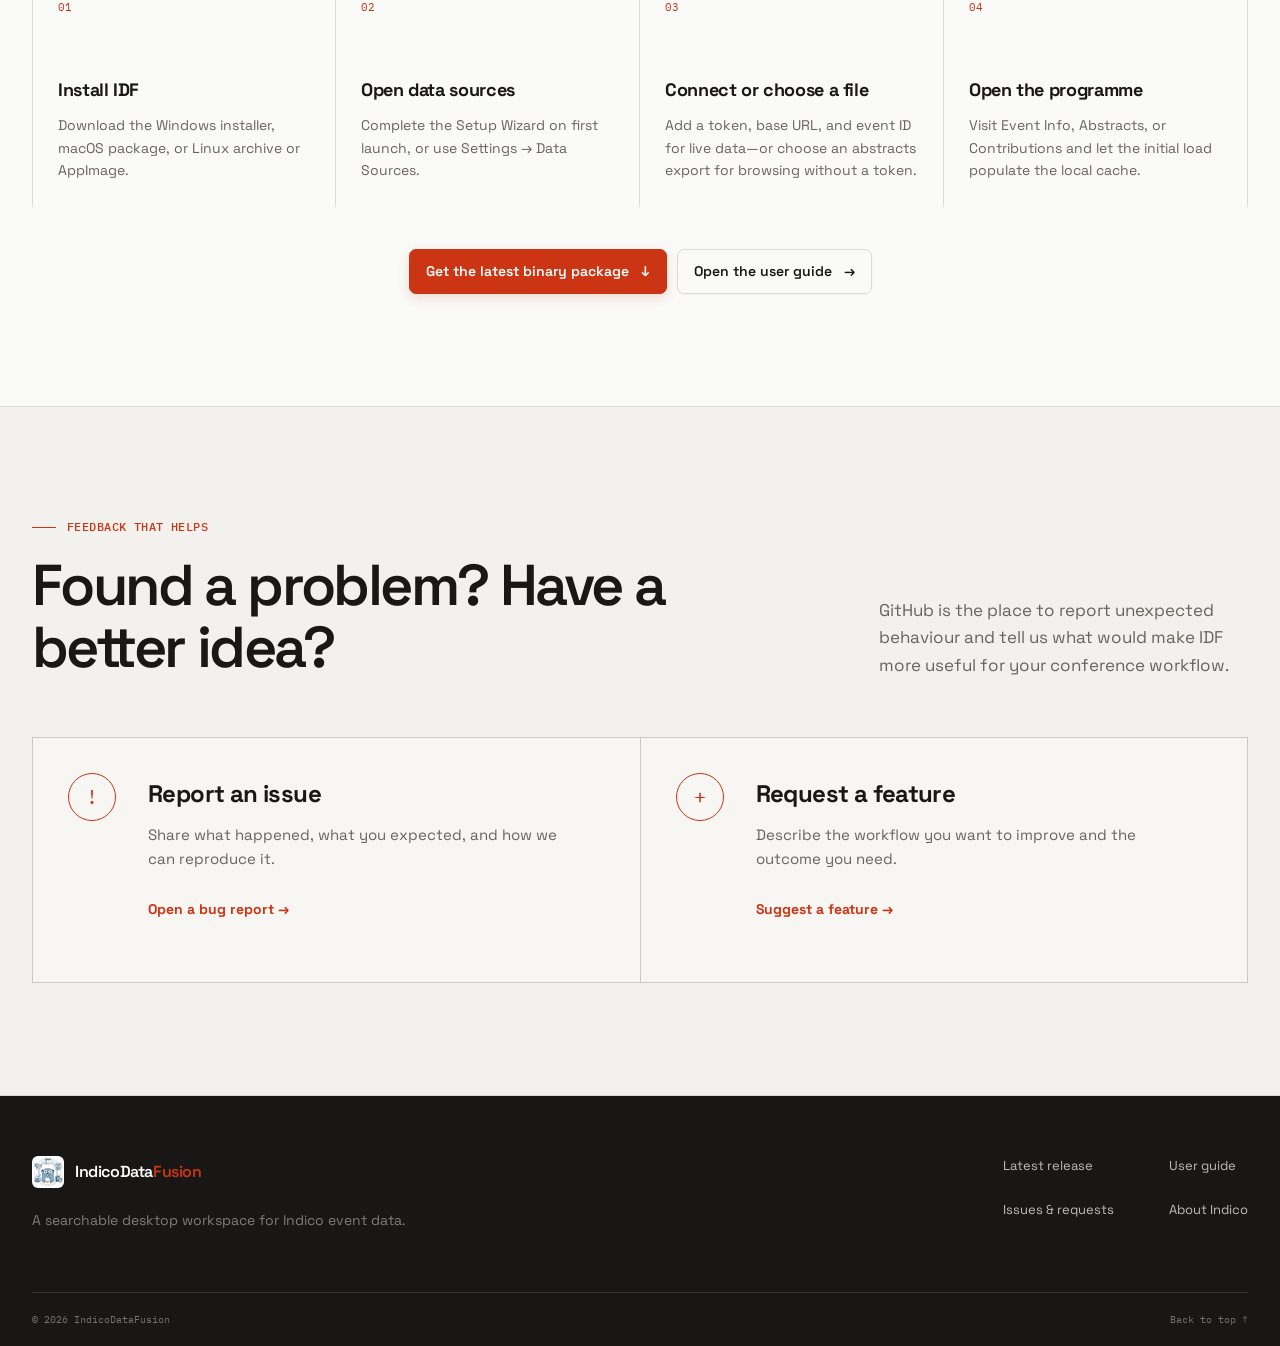
==== commit 3e771a90: "docs: align website content with readme" ====
--- a/docs/index.html
+++ b/docs/index.html
@@ -4,9 +4,9 @@
   <meta charset="utf-8" />
   <meta name="viewport" content="width=device-width, initial-scale=1" />
   <meta name="theme-color" content="#cc3514" />
-  <meta name="description" content="IndicoDataFusion is a native desktop app for browsing, reviewing, and managing conference data from one or more Indico instances." />
+  <meta name="description" content="IndicoDataFusion is a native desktop workspace for searching Indico programmes, abstracts, contributions, reviews, and private local notes." />
   <meta property="og:title" content="IndicoDataFusion · Your conference data, together" />
-  <meta property="og:description" content="Download IDF for Windows, macOS, or Linux. Browse Indico conference data online or offline from one focused desktop app." />
+  <meta property="og:description" content="Search, organise, review, and analyse live or exported Indico event data from one focused desktop app." />
   <meta property="og:type" content="website" />
   <title>IndicoDataFusion · Your conference data, together</title>
   <script>
@@ -31,7 +31,7 @@
       </a>
       <button class="nav-toggle" id="navToggle" type="button" aria-expanded="false" aria-controls="navMenu" aria-label="Open navigation"><span></span><span></span><span></span></button>
       <div class="nav-menu" id="navMenu">
-        <a href="#features">Features</a><a href="#modes">Modes</a><a href="#get-started">Get started</a><a href="#support">Support</a>
+        <a href="#features">Features</a><a href="#workspace">Workspace</a><a href="#get-started">Get started</a><a href="#support">Support</a>
         <button class="theme-toggle" id="themeToggle" type="button" aria-label="Switch to dark mode" title="Switch to dark mode">
           <svg class="sun-icon" viewBox="0 0 24 24" aria-hidden="true"><circle cx="12" cy="12" r="3.5"></circle><path d="M12 2v2M12 20v2M4.93 4.93l1.42 1.42M17.65 17.65l1.42 1.42M2 12h2M20 12h2M4.93 19.07l1.42-1.42M17.65 6.35l1.42-1.42"></path></svg>
           <svg class="moon-icon" viewBox="0 0 24 24" aria-hidden="true"><path d="M20.5 14.3A8.6 8.6 0 0 1 9.7 3.5 8.6 8.6 0 1 0 20.5 14.3Z"></path></svg>
@@ -49,7 +49,7 @@
         <div class="hero-copy">
           <p class="eyebrow"><span></span> The desktop companion for Indico</p>
           <h1 id="hero-title">Your conference data, together.</h1>
-          <p class="hero-lede">Browse events, contributions, and abstracts from one or more Indico instances in a single native app. Review with confidence, work offline, and keep every conference within reach.</p>
+          <p class="hero-lede">Bring an Indico event's programme, contributions, abstracts, reviews, and private research notes into one fast, searchable workspace—using live data or an exported abstracts file.</p>
           <div class="hero-actions">
             <a class="button button-primary" href="https://github.com/IndicoDataFusion/IDF-App/releases/latest" target="_blank" rel="noopener">Download the latest release <span aria-hidden="true">↓</span></a>
             <a class="button button-quiet" href="#get-started">See how it works</a>
@@ -79,34 +79,36 @@
       </div>
     </section>
 
-    <div class="signal-strip" aria-label="Product highlights"><div class="signal-track shell"><span>ONE APP · MANY SOURCES</span><i></i><span>OFFLINE-CAPABLE</span><i></i><span>SECURE TOKEN STORAGE</span><i></i><span>THREE WORK MODES</span><i></i><span>NATIVE DESKTOP BUILDS</span></div></div>
+    <div class="signal-strip" aria-label="Product highlights"><div class="signal-track shell"><span>SEARCHABLE WORKSPACE</span><i></i><span>LIVE OR FILE-BASED</span><i></i><span>PRIVATE LOCAL NOTES</span><i></i><span>OPTIONAL AI ASSISTANT</span><i></i><span>NATIVE DESKTOP BUILDS</span></div></div>
 
     <section class="section" id="features" aria-labelledby="features-title">
       <div class="shell">
-        <p class="eyebrow"><span></span> A clearer conference workflow</p>
-        <div class="section-intro"><h2 id="features-title">Everything you need to move through Indico data.</h2><p>IDF keeps the details close without getting in your way—from a quick abstract lookup to a full programme review session.</p></div>
+        <p class="eyebrow"><span></span> A complete conference workspace</p>
+        <div class="section-intro"><h2 id="features-title">Move through the programme without losing context.</h2><p>Search the event, organise what matters, review assigned work, and analyse the bigger picture without switching tools.</p></div>
         <div class="feature-grid">
-          <article class="feature feature-wide"><div class="feature-number">01</div><div><h3>Bring every source into one view</h3><p>Connect multiple Indico instances and move between conferences without signing in again or duplicating data.</p></div><div class="source-stack" aria-hidden="true"><span><i></i>Annual meeting</span><span><i></i>Workshop series</span><span><i></i>Review archive</span></div></article>
-          <article class="feature"><div class="feature-number">02</div><h3>Keep working offline</h3><p>Locally cached events, contributions, and abstracts stay available between sessions and away from a connection.</p></article>
-          <article class="feature"><div class="feature-number">03</div><h3>Review in context</h3><p>See assignments, submit or edit reviews, answer questions, and track progress without jumping between tools.</p></article>
-          <article class="feature"><div class="feature-number">04</div><h3>Understand the programme</h3><p>Use built-in statistics and charts to explore submission trends, review progress, and contribution data.</p></article>
-          <article class="feature"><div class="feature-number">05</div><h3>Keep credentials protected</h3><p>API tokens are stored in your operating system keyring, never left behind in plain-text configuration files.</p></article>
+          <article class="feature feature-wide"><div class="feature-number">01</div><div><h3>Search the whole programme</h3><p>Browse event information, abstracts, contributions, sessions, tracks, people, attachments, and custom fields in table or card views.</p></div><div class="source-stack" aria-hidden="true"><span><i></i>Events &amp; people</span><span><i></i>Abstracts &amp; reviews</span><span><i></i>Contributions &amp; sessions</span></div></article>
+          <article class="feature"><div class="feature-number">02</div><h3>Organise your own view</h3><p>Search, sort, and filter large lists, expose custom-field columns, and save private stars, tags, and notes locally.</p></article>
+          <article class="feature"><div class="feature-number">03</div><h3>Review with your permissions</h3><p>Complete assigned reviews, questions, priorities, proposed actions, comments, and related-abstract choices.</p></article>
+          <article class="feature"><div class="feature-number">04</div><h3>Analyse the event</h3><p>Explore affiliations, countries, submission trends, reviews, ratings, tracks, timelines, matrices, and word frequencies.</p></article>
+          <article class="feature"><div class="feature-number">05</div><h3>Connect published proceedings</h3><p>Derive and validate paper and talk-slides links for contributions from a configured proceedings site.</p></article>
+          <article class="feature"><div class="feature-number">06</div><h3>Ask an optional AI assistant</h3><p>Query a read-only data snapshot, generate charts, inspect linked PDFs, and retain chat sessions locally.</p></article>
+          <article class="feature"><div class="feature-number">07</div><h3>Control local data</h3><p>Manage cache freshness and size, keep tokens in the OS keyring, and export encrypted <code>.idfc</code> backups.</p></article>
         </div>
       </div>
     </section>
 
-    <section class="section modes" id="modes" aria-labelledby="modes-title">
+    <section class="section modes" id="workspace" aria-labelledby="workspace-title">
       <div class="shell modes-grid">
-        <div class="modes-copy"><p class="eyebrow light"><span></span> Built around your role</p><h2 id="modes-title">The right workspace, automatically.</h2><p>IDF selects a focused experience from your data source and permissions. The same package works for organisers, reviewers, and readers.</p><a class="text-link" href="https://github.com/IndicoDataFusion/IDF-App#operating-modes" target="_blank" rel="noopener">Read the mode guide <span aria-hidden="true">→</span></a></div>
-        <div class="mode-list"><article><b>01</b><div><h3>Management</h3><p>Fetch live data, inspect complete details, and prepare redacted abstract exports.</p></div><span>FULL ACCESS</span></article><article><b>02</b><div><h3>Review</h3><p>Work through assigned abstracts, cast votes, and submit or update reviews.</p></div><span>ROLE AWARE</span></article><article><b>03</b><div><h3>Reading</h3><p>Open a shared abstracts file and browse it locally without an API token.</p></div><span>OFFLINE</span></article></div>
+        <div class="modes-copy"><p class="eyebrow light"><span></span> From source to insight</p><h2 id="workspace-title">One workspace, shaped by your data.</h2><p>Connect a live Indico event with an API token or load a deliberately limited abstracts export. Available records and actions follow the source, account permissions, and event configuration.</p><a class="text-link" href="https://github.com/IndicoDataFusion/IDF-App#user-guide" target="_blank" rel="noopener">Read the user guide <span aria-hidden="true">→</span></a></div>
+        <div class="mode-list"><article><b>01</b><div><h3>Explore</h3><p>Move through event information, abstracts, contributions, people, sessions, tracks, files, and links.</p></div><span>LIVE OR FILE</span></article><article><b>02</b><div><h3>Organise &amp; review</h3><p>Filter large datasets, keep private annotations, and submit reviews when your Indico permissions allow it.</p></div><span>PERMISSION AWARE</span></article><article><b>03</b><div><h3>Analyse &amp; ask</h3><p>Use interactive charts or configure an optional LLM assistant for questions, charts, and linked-PDF inspection.</p></div><span>OPTIONAL AI</span></article></div>
       </div>
     </section>
 
     <section class="section" id="get-started" aria-labelledby="start-title">
       <div class="shell">
-        <p class="eyebrow"><span></span> From download to data</p><div class="section-intro"><h2 id="start-title">Up and running in four steps.</h2><p>Install a prebuilt package and let the setup wizard guide the first connection.</p></div>
-        <ol class="steps"><li><span>01</span><div><h3>Download IDF</h3><p>Choose the latest package for Windows, macOS, or Linux.</p></div></li><li><span>02</span><div><h3>Launch the setup wizard</h3><p>Start the app and create your first data source.</p></div></li><li><span>03</span><div><h3>Connect or open a file</h3><p>Add your Indico API token, or select an exported abstracts file for offline reading.</p></div></li><li><span>04</span><div><h3>Start working</h3><p>Browse events, review abstracts, and move between configured conferences.</p></div></li></ol>
-        <div class="center-action"><a class="button button-primary" href="https://github.com/IndicoDataFusion/IDF-App/releases/latest" target="_blank" rel="noopener">Get the latest binary package <span aria-hidden="true">↓</span></a><a class="button button-quiet" href="https://github.com/IndicoDataFusion/IDF-App#readme" target="_blank" rel="noopener">Open the user guide <span aria-hidden="true">→</span></a></div>
+        <p class="eyebrow"><span></span> From download to data</p><div class="section-intro"><h2 id="start-title">Up and running in four steps.</h2><p>Install the native package, configure a source, and let the local cache make later reads faster.</p></div>
+        <ol class="steps"><li><span>01</span><div><h3>Install IDF</h3><p>Download the Windows installer, macOS package, or Linux archive or AppImage.</p></div></li><li><span>02</span><div><h3>Open data sources</h3><p>Complete the Setup Wizard on first launch, or use Settings → Data Sources.</p></div></li><li><span>03</span><div><h3>Connect or choose a file</h3><p>Add a token, base URL, and event ID for live data—or choose an abstracts export for browsing without a token.</p></div></li><li><span>04</span><div><h3>Open the programme</h3><p>Visit Event Info, Abstracts, or Contributions and let the initial load populate the local cache.</p></div></li></ol>
+        <div class="center-action"><a class="button button-primary" href="https://github.com/IndicoDataFusion/IDF-App/releases/latest" target="_blank" rel="noopener">Get the latest binary package <span aria-hidden="true">↓</span></a><a class="button button-quiet" href="https://github.com/IndicoDataFusion/IDF-App#user-guide" target="_blank" rel="noopener">Open the user guide <span aria-hidden="true">→</span></a></div>
       </div>
     </section>
 
@@ -122,7 +124,7 @@
   </main>
 
   <footer class="site-footer">
-    <div class="shell footer-main"><div><a class="brand footer-brand" href="#top"><img class="brand-icon" src="icon.svg" alt="" aria-hidden="true" /><span>IndicoData<span>Fusion</span></span></a><p>A native desktop view for Indico conference data.</p></div><nav aria-label="Footer navigation"><a href="https://github.com/IndicoDataFusion/IDF-App/releases/latest" target="_blank" rel="noopener">Latest release</a><a href="https://github.com/IndicoDataFusion/IDF-App#readme" target="_blank" rel="noopener">User guide</a><a href="https://github.com/IndicoDataFusion/IDF-App/issues" target="_blank" rel="noopener">Issues &amp; requests</a><a href="https://getindico.io/" target="_blank" rel="noopener">About Indico</a></nav></div>
+    <div class="shell footer-main"><div><a class="brand footer-brand" href="#top"><img class="brand-icon" src="icon.svg" alt="" aria-hidden="true" /><span>IndicoData<span>Fusion</span></span></a><p>A searchable desktop workspace for Indico event data.</p></div><nav aria-label="Footer navigation"><a href="https://github.com/IndicoDataFusion/IDF-App/releases/latest" target="_blank" rel="noopener">Latest release</a><a href="https://github.com/IndicoDataFusion/IDF-App#user-guide" target="_blank" rel="noopener">User guide</a><a href="https://github.com/IndicoDataFusion/IDF-App/issues" target="_blank" rel="noopener">Issues &amp; requests</a><a href="https://getindico.io/" target="_blank" rel="noopener">About Indico</a></nav></div>
     <div class="shell footer-bottom"><p>© <span id="year"></span> IndicoDataFusion</p><a href="#top">Back to top ↑</a></div>
   </footer>
   <script src="main.js"></script>
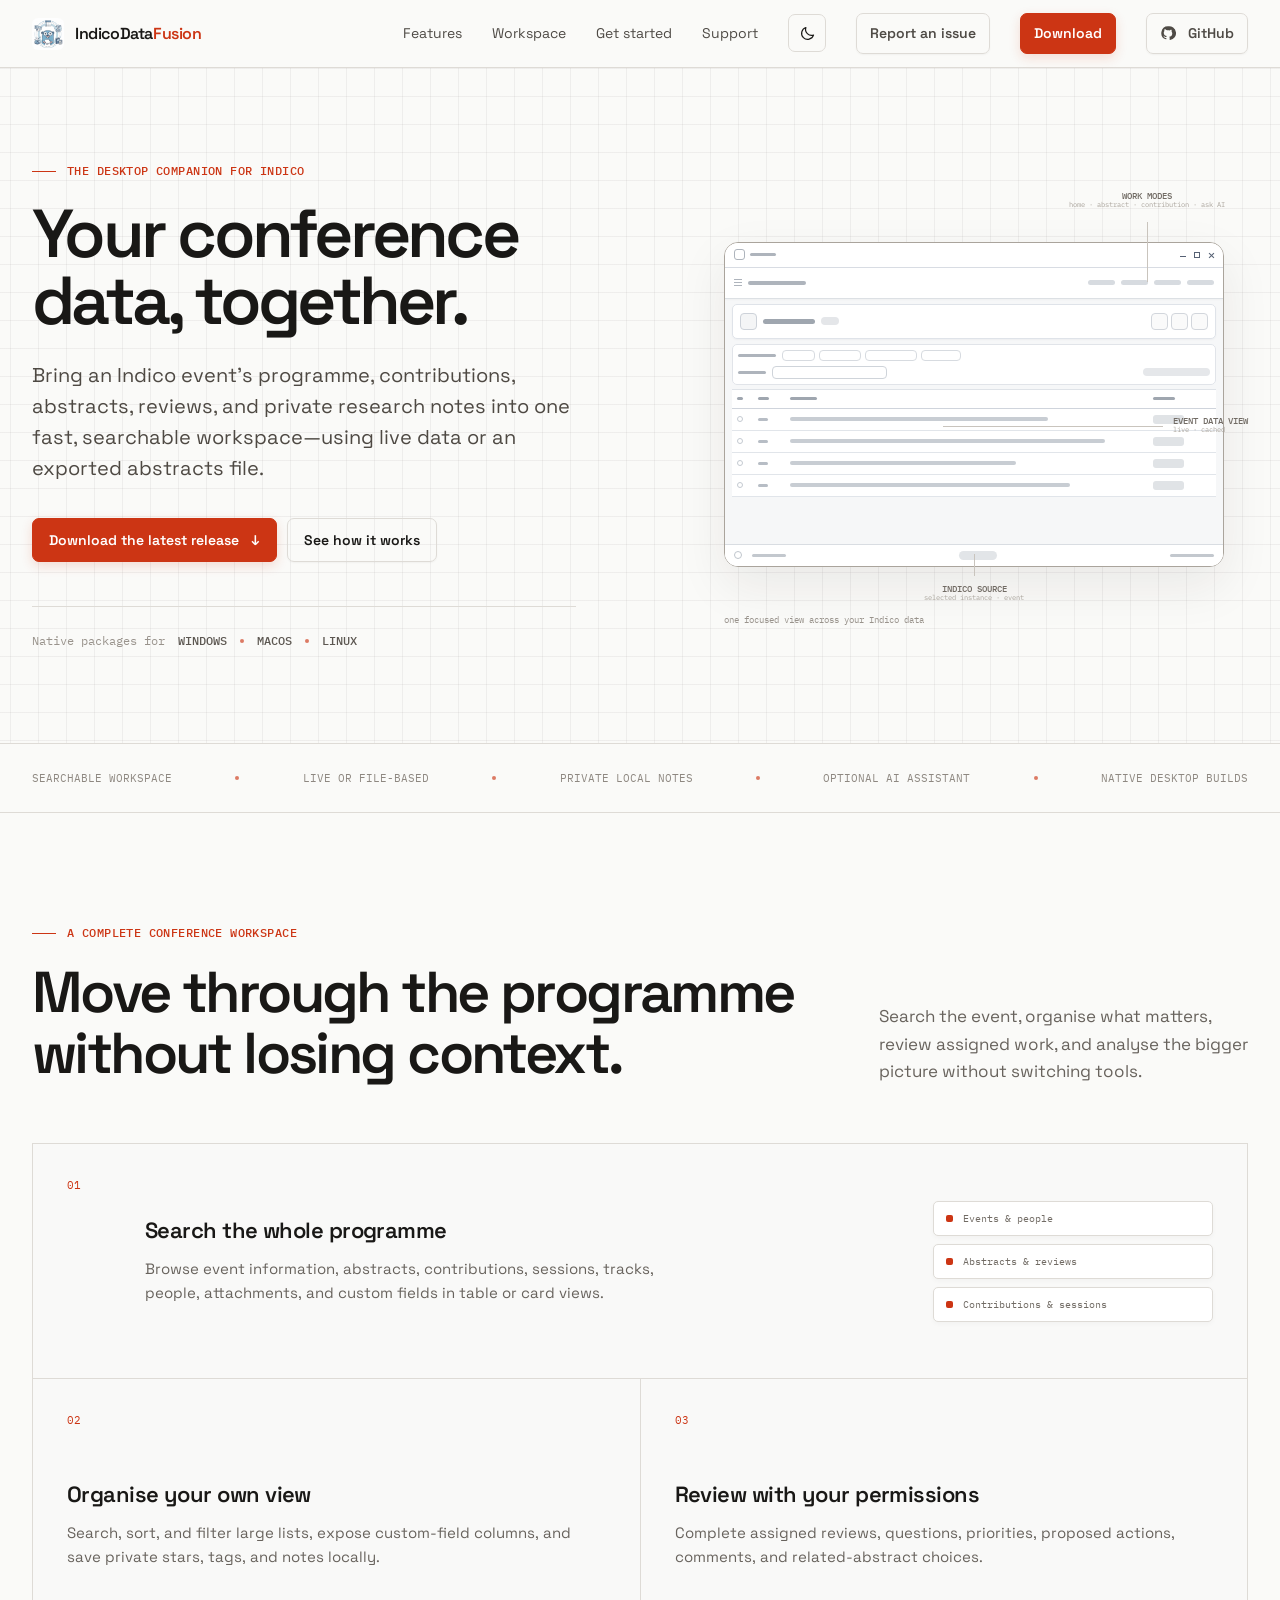
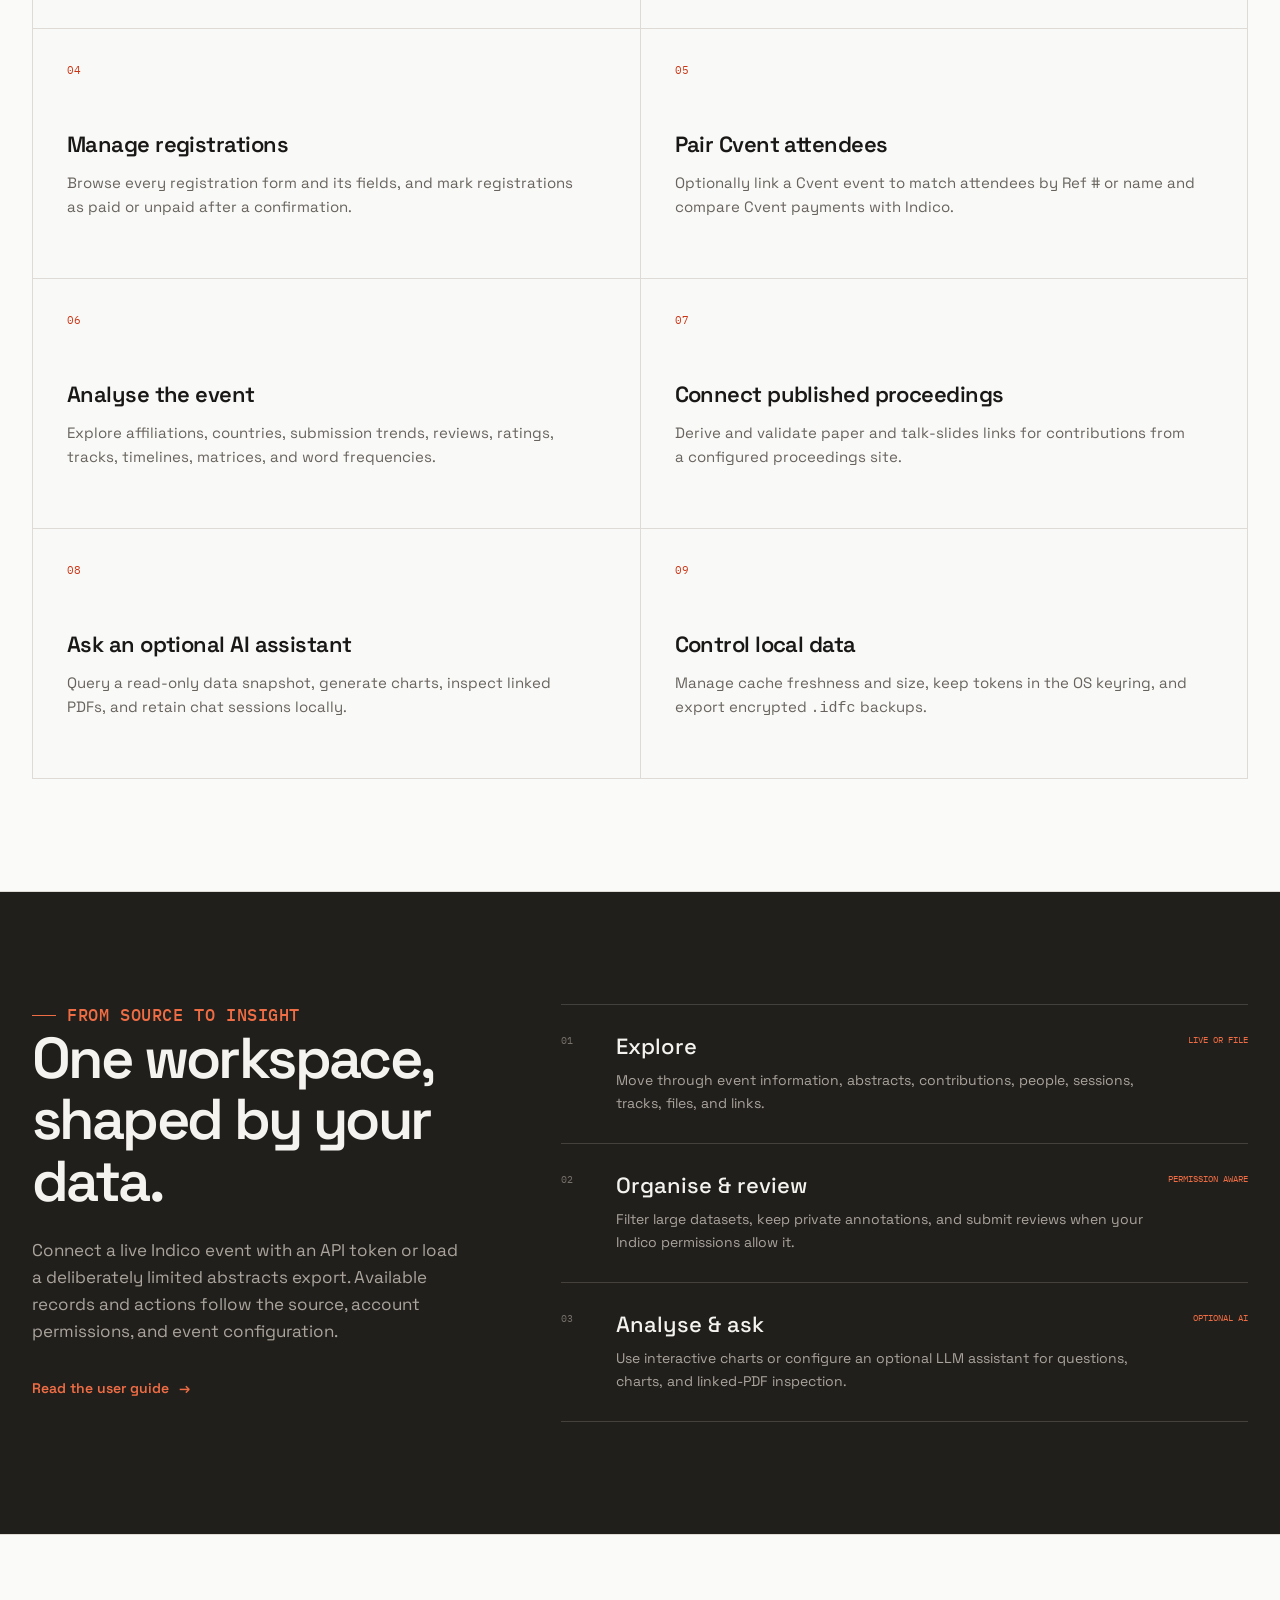
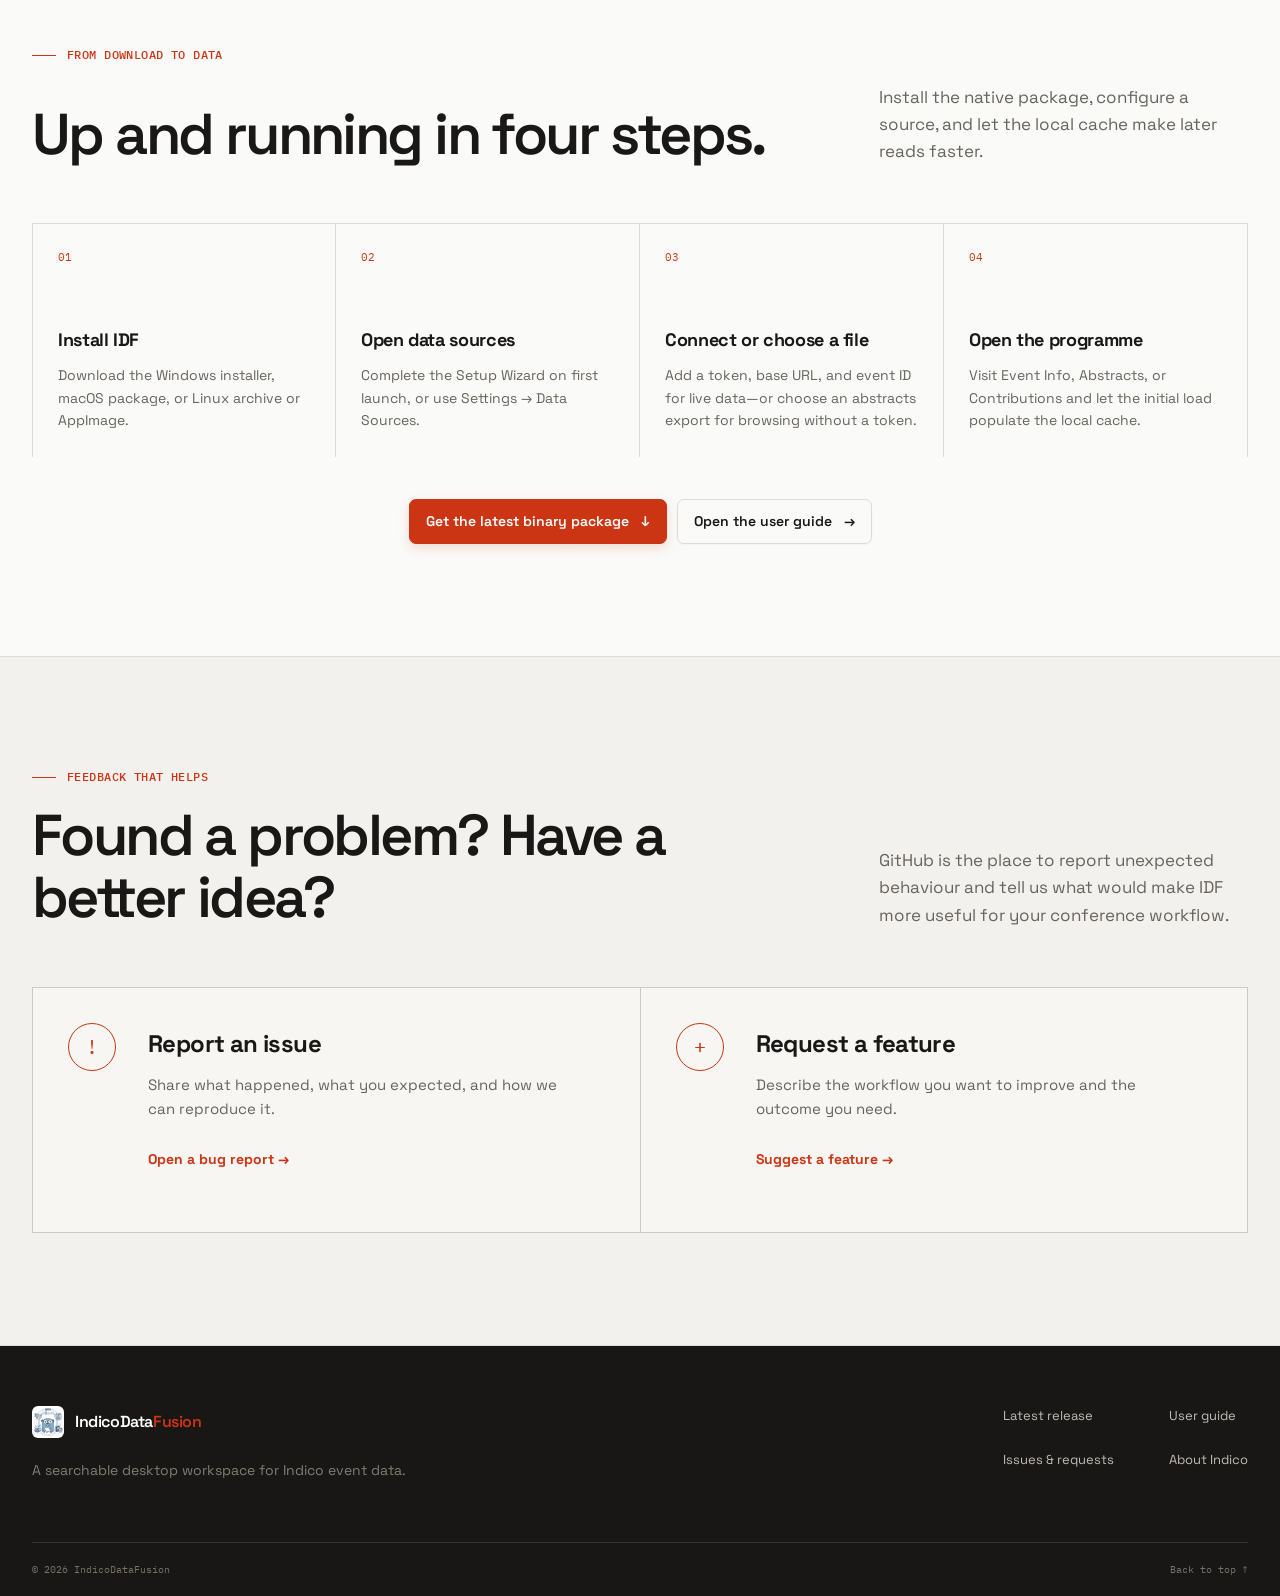
==== commit f932b617: "docs: document registrations and Cvent link Sync the README with the IDF repo and add Registrations " ====
--- a/docs/index.html
+++ b/docs/index.html
@@ -89,10 +89,12 @@
           <article class="feature feature-wide"><div class="feature-number">01</div><div><h3>Search the whole programme</h3><p>Browse event information, abstracts, contributions, sessions, tracks, people, attachments, and custom fields in table or card views.</p></div><div class="source-stack" aria-hidden="true"><span><i></i>Events &amp; people</span><span><i></i>Abstracts &amp; reviews</span><span><i></i>Contributions &amp; sessions</span></div></article>
           <article class="feature"><div class="feature-number">02</div><h3>Organise your own view</h3><p>Search, sort, and filter large lists, expose custom-field columns, and save private stars, tags, and notes locally.</p></article>
           <article class="feature"><div class="feature-number">03</div><h3>Review with your permissions</h3><p>Complete assigned reviews, questions, priorities, proposed actions, comments, and related-abstract choices.</p></article>
-          <article class="feature"><div class="feature-number">04</div><h3>Analyse the event</h3><p>Explore affiliations, countries, submission trends, reviews, ratings, tracks, timelines, matrices, and word frequencies.</p></article>
-          <article class="feature"><div class="feature-number">05</div><h3>Connect published proceedings</h3><p>Derive and validate paper and talk-slides links for contributions from a configured proceedings site.</p></article>
-          <article class="feature"><div class="feature-number">06</div><h3>Ask an optional AI assistant</h3><p>Query a read-only data snapshot, generate charts, inspect linked PDFs, and retain chat sessions locally.</p></article>
-          <article class="feature"><div class="feature-number">07</div><h3>Control local data</h3><p>Manage cache freshness and size, keep tokens in the OS keyring, and export encrypted <code>.idfc</code> backups.</p></article>
+          <article class="feature"><div class="feature-number">04</div><h3>Manage registrations</h3><p>Browse every registration form and its fields, and mark registrations as paid or unpaid after a confirmation.</p></article>
+          <article class="feature"><div class="feature-number">05</div><h3>Pair Cvent attendees</h3><p>Optionally link a Cvent event to match attendees by Ref # or name and compare Cvent payments with Indico.</p></article>
+          <article class="feature"><div class="feature-number">06</div><h3>Analyse the event</h3><p>Explore affiliations, countries, submission trends, reviews, ratings, tracks, timelines, matrices, and word frequencies.</p></article>
+          <article class="feature"><div class="feature-number">07</div><h3>Connect published proceedings</h3><p>Derive and validate paper and talk-slides links for contributions from a configured proceedings site.</p></article>
+          <article class="feature"><div class="feature-number">08</div><h3>Ask an optional AI assistant</h3><p>Query a read-only data snapshot, generate charts, inspect linked PDFs, and retain chat sessions locally.</p></article>
+          <article class="feature"><div class="feature-number">09</div><h3>Control local data</h3><p>Manage cache freshness and size, keep tokens in the OS keyring, and export encrypted <code>.idfc</code> backups.</p></article>
         </div>
       </div>
     </section>
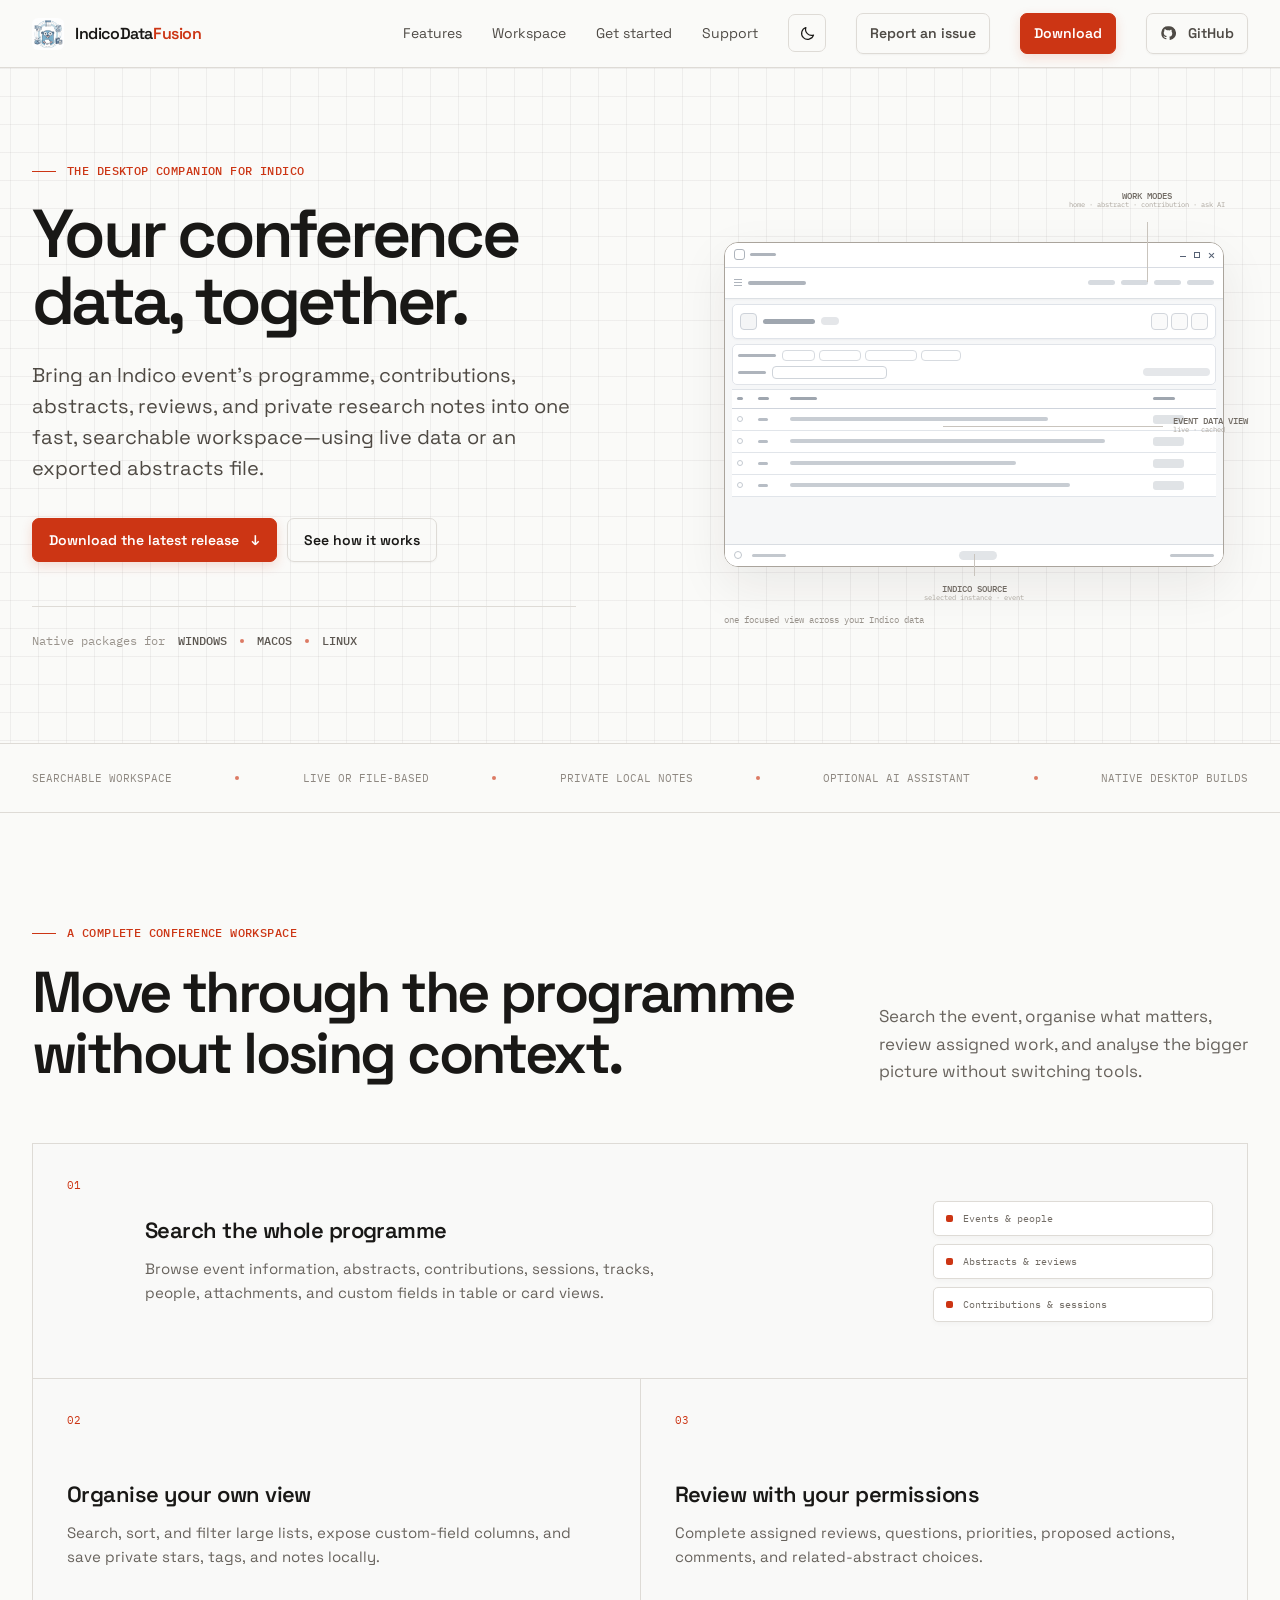
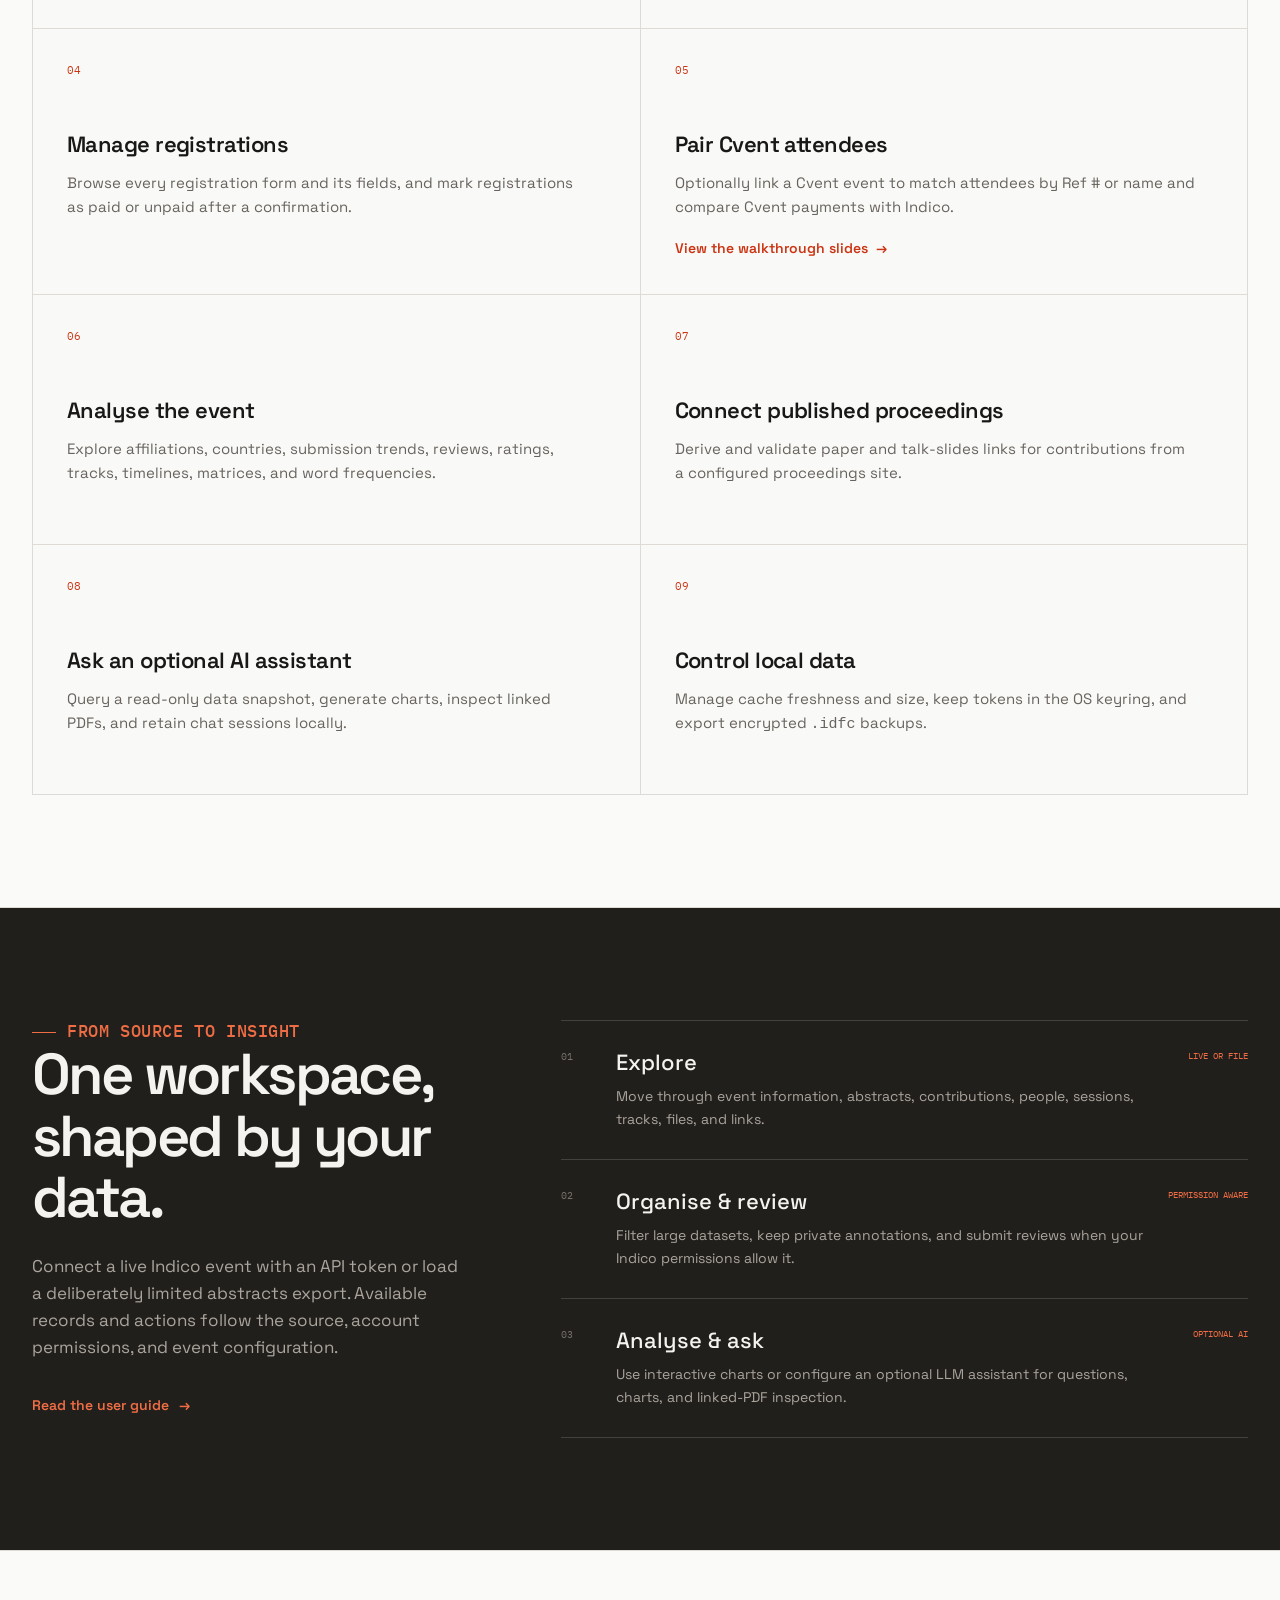
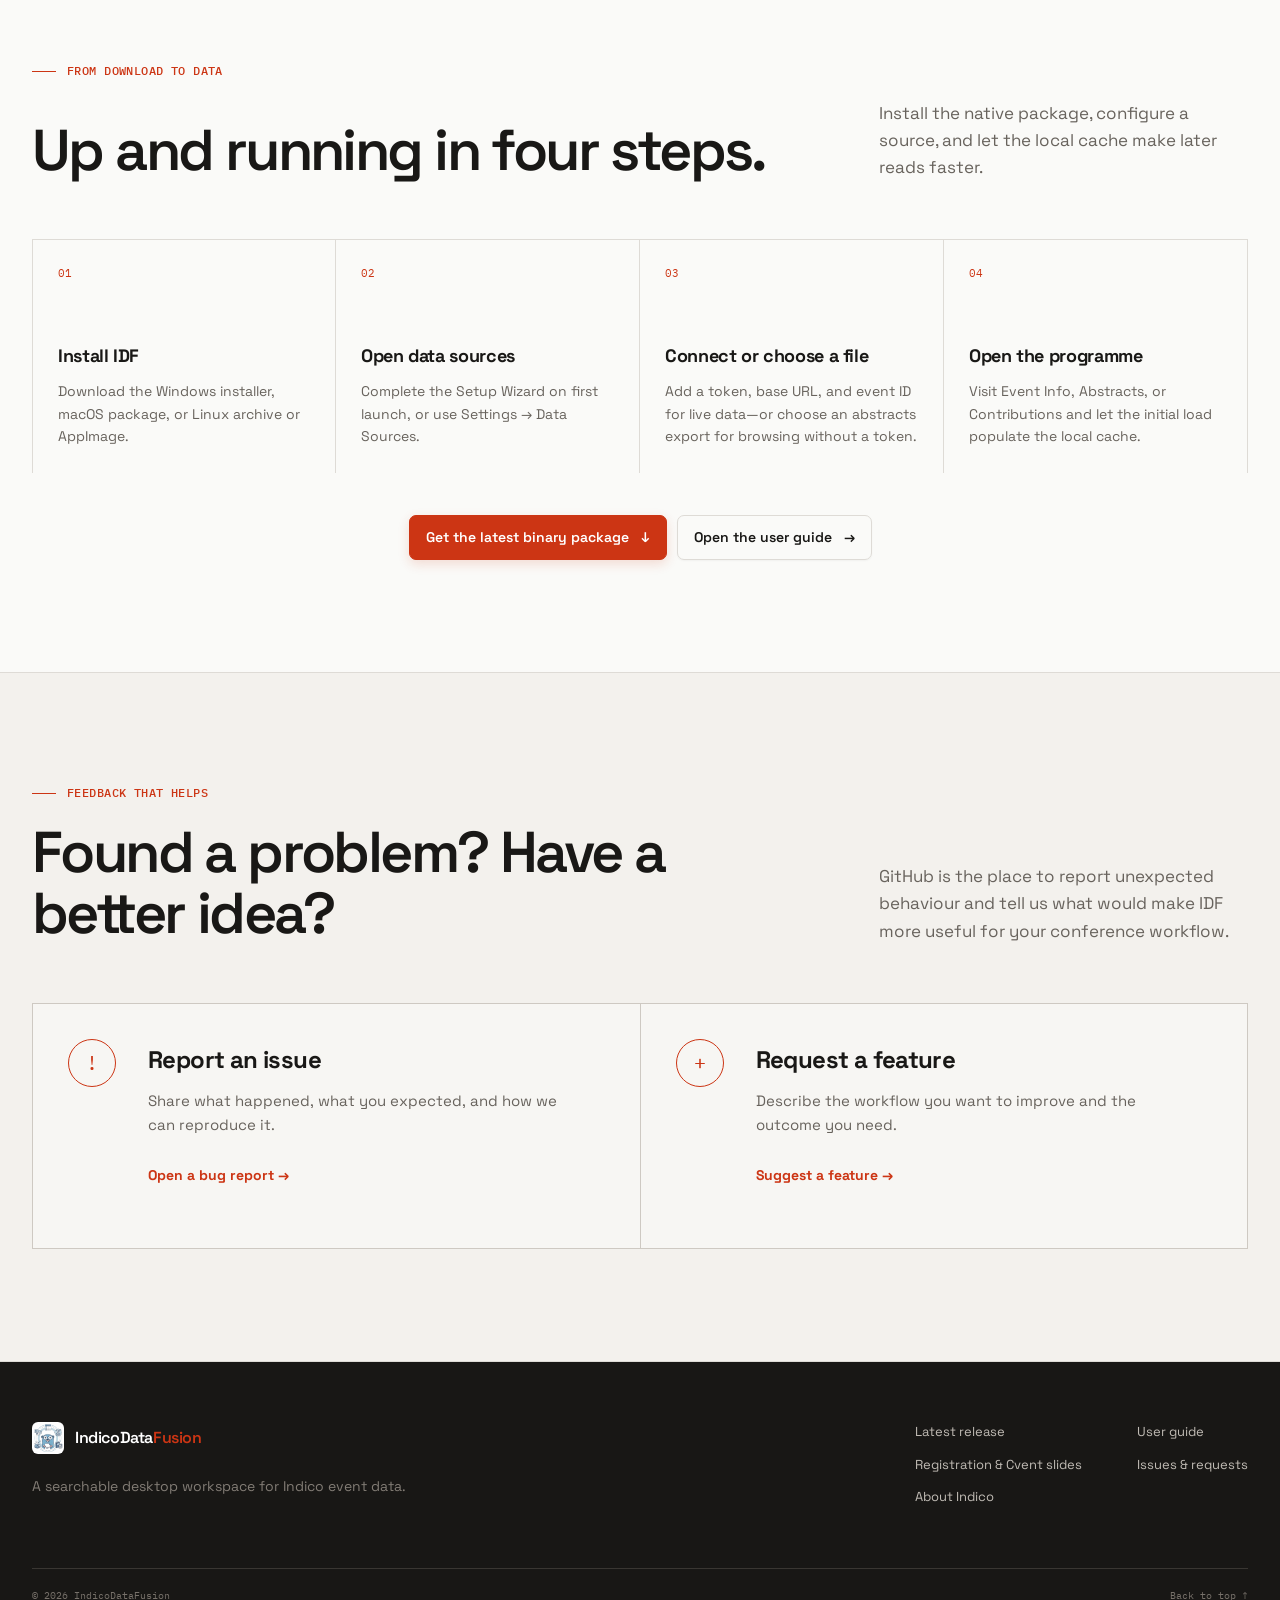
==== commit eb68cb48: "docs: publish registration and Cvent sync slides Serve the redacted walkthrough deck at slides/cvent" ====
--- a/docs/index.html
+++ b/docs/index.html
@@ -90,7 +90,7 @@
           <article class="feature"><div class="feature-number">02</div><h3>Organise your own view</h3><p>Search, sort, and filter large lists, expose custom-field columns, and save private stars, tags, and notes locally.</p></article>
           <article class="feature"><div class="feature-number">03</div><h3>Review with your permissions</h3><p>Complete assigned reviews, questions, priorities, proposed actions, comments, and related-abstract choices.</p></article>
           <article class="feature"><div class="feature-number">04</div><h3>Manage registrations</h3><p>Browse every registration form and its fields, and mark registrations as paid or unpaid after a confirmation.</p></article>
-          <article class="feature"><div class="feature-number">05</div><h3>Pair Cvent attendees</h3><p>Optionally link a Cvent event to match attendees by Ref # or name and compare Cvent payments with Indico.</p></article>
+          <article class="feature"><div class="feature-number">05</div><h3>Pair Cvent attendees</h3><p>Optionally link a Cvent event to match attendees by Ref # or name and compare Cvent payments with Indico.</p><a class="feature-link" href="slides/cvent-sync/">View the walkthrough slides <span aria-hidden="true">→</span></a></article>
           <article class="feature"><div class="feature-number">06</div><h3>Analyse the event</h3><p>Explore affiliations, countries, submission trends, reviews, ratings, tracks, timelines, matrices, and word frequencies.</p></article>
           <article class="feature"><div class="feature-number">07</div><h3>Connect published proceedings</h3><p>Derive and validate paper and talk-slides links for contributions from a configured proceedings site.</p></article>
           <article class="feature"><div class="feature-number">08</div><h3>Ask an optional AI assistant</h3><p>Query a read-only data snapshot, generate charts, inspect linked PDFs, and retain chat sessions locally.</p></article>
@@ -126,7 +126,7 @@
   </main>
 
   <footer class="site-footer">
-    <div class="shell footer-main"><div><a class="brand footer-brand" href="#top"><img class="brand-icon" src="icon.svg" alt="" aria-hidden="true" /><span>IndicoData<span>Fusion</span></span></a><p>A searchable desktop workspace for Indico event data.</p></div><nav aria-label="Footer navigation"><a href="https://github.com/IndicoDataFusion/IDF-App/releases/latest" target="_blank" rel="noopener">Latest release</a><a href="https://github.com/IndicoDataFusion/IDF-App#user-guide" target="_blank" rel="noopener">User guide</a><a href="https://github.com/IndicoDataFusion/IDF-App/issues" target="_blank" rel="noopener">Issues &amp; requests</a><a href="https://getindico.io/" target="_blank" rel="noopener">About Indico</a></nav></div>
+    <div class="shell footer-main"><div><a class="brand footer-brand" href="#top"><img class="brand-icon" src="icon.svg" alt="" aria-hidden="true" /><span>IndicoData<span>Fusion</span></span></a><p>A searchable desktop workspace for Indico event data.</p></div><nav aria-label="Footer navigation"><a href="https://github.com/IndicoDataFusion/IDF-App/releases/latest" target="_blank" rel="noopener">Latest release</a><a href="https://github.com/IndicoDataFusion/IDF-App#user-guide" target="_blank" rel="noopener">User guide</a><a href="slides/cvent-sync/">Registration &amp; Cvent slides</a><a href="https://github.com/IndicoDataFusion/IDF-App/issues" target="_blank" rel="noopener">Issues &amp; requests</a><a href="https://getindico.io/" target="_blank" rel="noopener">About Indico</a></nav></div>
     <div class="shell footer-bottom"><p>© <span id="year"></span> IndicoDataFusion</p><a href="#top">Back to top ↑</a></div>
   </footer>
   <script src="main.js"></script>
--- a/docs/style.css
+++ b/docs/style.css
@@ -128,6 +128,7 @@
 .feature-wide .feature-number { align-self:start; margin:0; }
 .feature h3 { margin:0 0 12px; font-size:22px; line-height:1.25; letter-spacing:-.025em; font-weight:600; }
 .feature p { max-width:520px; margin:0; color:var(--muted); font-size:15px; }
+.feature-link { display:inline-flex; gap:8px; margin-top:18px; color:var(--flame); font-weight:600; font-size:14px; }
 .source-stack { display:flex; flex-direction:column; gap:8px; }
 .source-stack span { display:flex; align-items:center; gap:10px; padding:10px 12px; border:1px solid var(--line); border-radius:5px; color:#716b64; background:white; font:10px var(--mono); box-shadow:0 2px 5px rgba(25,24,22,.03); }
 .source-stack i { width:7px; height:7px; border-radius:2px; background:var(--flame); }
